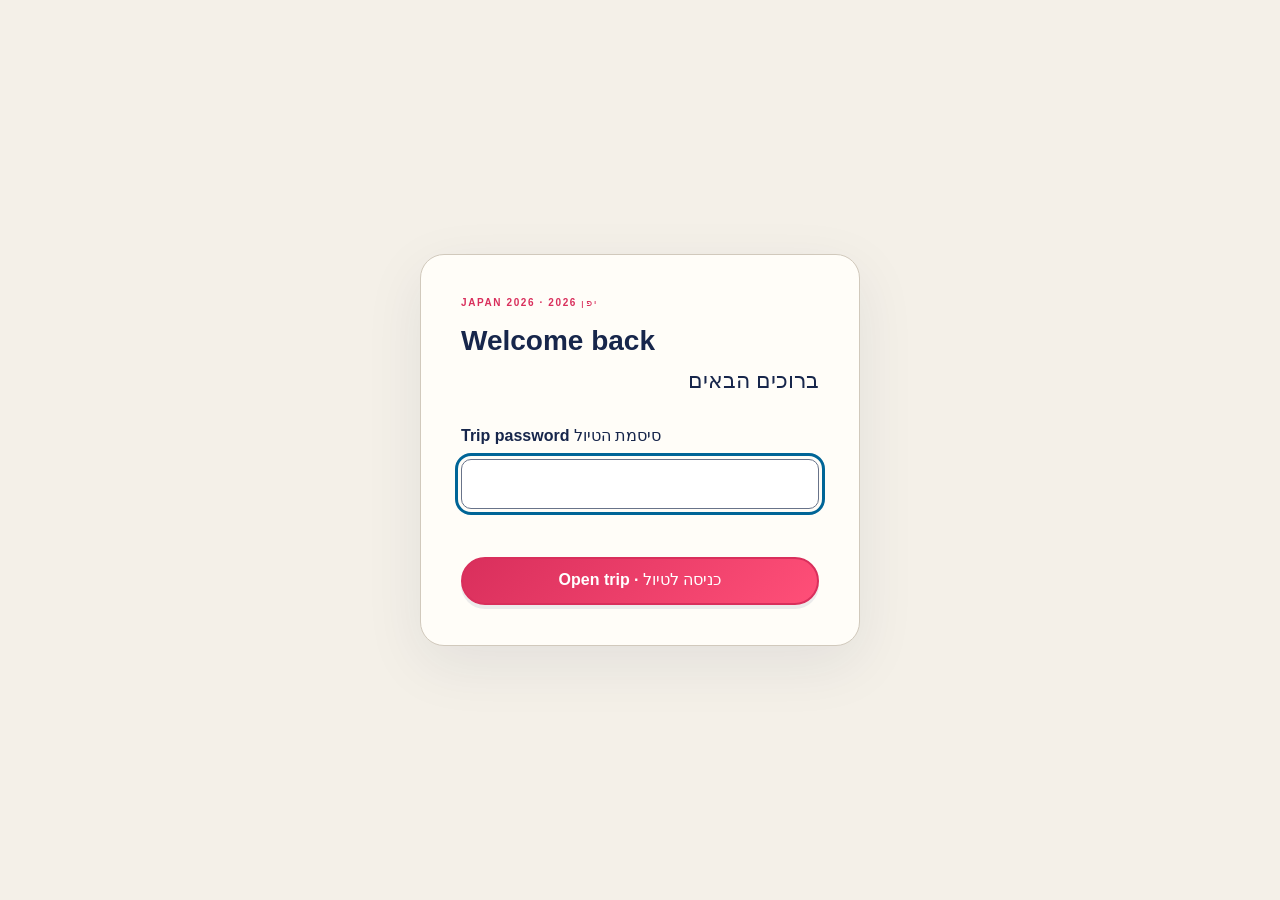
==== japan-2026-app-v2.html @ 235317d9 "Publish Japan 2026 v2.17.2 without booking codes" ====
<!doctype html>
<html lang="en" dir="ltr">
<head>
  <meta charset="utf-8">
  <meta name="viewport" content="width=device-width,initial-scale=1,viewport-fit=cover">
  <meta name="theme-color" content="#17264b">
  <meta name="description" content="Private bilingual control center for the Horn family Japan trip, 29 September to 20 October 2026.">
  <title>Japan 2026 · Horn Family Trip Control Center</title>
  <link rel="manifest" href="manifest.json">
  <link rel="icon" href="assets/app-icon.svg" type="image/svg+xml">
  <link rel="stylesheet" href="japan-2026-v2.css?v=2.17.2">
  <link rel="apple-touch-icon" href="assets/apple-touch-icon.png">
</head>
<body>
  <section class="access-screen" id="accessScreen" aria-labelledby="accessTitle">
    <form class="access-card" id="accessForm">
      <p class="eyebrow">JAPAN 2026 · יפן 2026</p>
      <h1 id="accessTitle">Welcome back <span lang="he" dir="rtl">ברוכים הבאים</span></h1>
      <label for="accessPassword">Trip password <span lang="he" dir="rtl">סיסמת הטיול</span></label>
      <input id="accessPassword" type="password" autocomplete="current-password" required autofocus aria-describedby="accessError" dir="ltr">
      <p id="accessError" role="alert"></p>
      <button class="primary-button" type="submit" id="accessSubmit">Open trip · כניסה לטיול</button>
      <noscript><p>Enable JavaScript to open the trip. <span lang="he" dir="rtl">יש להפעיל JavaScript כדי לפתוח את הטיול.</span></p></noscript>
    </form>
  </section>
  <div id="tripApplication" hidden inert>
  <a class="skip-link" href="#main">Skip to trip content</a>
  <div class="ambient ambient-a" aria-hidden="true"></div>
  <div class="ambient ambient-b" aria-hidden="true"></div>

  <header class="app-header">
    <div class="header-main">
      <button class="monogram" id="monogram" type="button" aria-label="Japan 2026 home" title="Japan 2026">日</button>
      <div class="brand-copy">
        <p class="eyebrow" data-i18n="privateControl">PRIVATE TRIP CONTROL</p>
        <h1 data-i18n="appTitle">Japan 2026</h1>
        <p data-i18n="appSubtitle">Gilad solo · then the Horn family of five</p>
      </div>
      <div class="header-actions">
        <button class="icon-button" id="accessLock" type="button"><span aria-hidden="true">▣</span><span class="lock-en">Lock</span><span class="lock-he" lang="he">נעילה</span></button>
        <button class="icon-button secrets-button" id="secretsToggle" type="button" aria-haspopup="dialog" aria-controls="secretsDialog">
          <span class="secret-mark" aria-hidden="true">秘</span><span class="button-label" data-i18n="secrets">Secrets</span><span class="secret-badge" id="secretBadge">0/7</span>
        </button>
        <button class="icon-button" id="languageToggle" type="button" aria-label="Switch language">
          <span aria-hidden="true">א/A</span><span class="button-label" data-i18n="language">עברית</span>
        </button>
        <button class="icon-button" id="soundToggle" type="button" aria-label="Open soundscape controls" aria-expanded="false">
          <span aria-hidden="true">♫</span><span class="button-label" data-i18n="sound">Soundscape</span>
        </button>
      </div>
    </div>

    <section class="sound-panel" id="soundPanel" hidden aria-labelledby="soundHeading">
      <div>
        <p class="eyebrow" data-i18n="soundEyebrow">QUIET BY DEFAULT</p>
        <h2 id="soundHeading" data-i18n="soundHeading">Tokyo rain + distant chimes</h2>
        <p data-i18n="soundNote">Starts only when you choose. Volume is remembered on this device.</p>
      </div>
      <div class="sound-controls">
        <button class="primary-button compact" id="audioPlay" type="button"><span aria-hidden="true">▶</span> <span data-i18n="startSound">Start</span></button>
        <label for="volume" data-i18n="volume">Volume</label>
        <input id="volume" type="range" min="0" max="1" step="0.05" value="0.28">
        <button class="ghost-button compact" id="stationChime" type="button" data-i18n="stationChime">Station chime</button>
      </div>
    </section>

    <div class="status-strip" id="statusStrip" aria-live="polite"></div>
  </header>

  <p style="margin:12px 24px;font-size:14px" role="note"><span lang="en" dir="ltr">Booking codes are omitted from this online copy. Keep your original confirmations available.</span> <span lang="he" dir="rtl">קודי ההזמנות הוסרו מהעותק המקוון. שמרו את אישורי ההזמנות המקוריים בהישג יד.</span></p>
  <div class="app-shell">
    <aside class="desktop-rail" aria-label="Primary">
      <nav class="primary-nav" id="desktopNav"></nav>
      <div class="rail-foot">
        <span class="status-dot"></span>
        <span data-i18n="localOnly">Local-only · no trackers</span>
      </div>
    </aside>

    <main id="main">
      <section class="view is-active" id="view-itinerary" data-view="itinerary" tabindex="-1">
        <div class="view-heading">
          <div>
            <p class="eyebrow" data-i18n="masterPlan">MASTER PLAN</p>
            <h2 data-i18n="itinerary">Itinerary</h2>
            <p data-i18n="itineraryIntro">A realistic day-by-day plan with buffers, fallbacks, maps, notes, and booking actions.</p>
          </div>
          <div class="view-actions">
            <button class="ghost-button" id="expandAll" type="button" data-i18n="expandAll">Expand all</button>
            <button class="ghost-button" id="collapseAll" type="button" data-i18n="collapseAll">Collapse all</button>
          </div>
        </div>

        <section class="hero-grid" aria-label="Trip overview">
          <article class="countdown-card" id="countdownCard"></article>
          <article class="next-action-card" id="nextActionCard"></article>
          <figure class="hero-photo pop-hero-art">
            <img src="assets/japan-pop-hero-v3.webp" alt="Colorful illustrated Japan scene with Mount Fuji, a castle, Shinkansen, torii gates, sakura, lucky cat, and capsule-toy machine" width="1536" height="1024">
            <figcaption><span data-i18n="popHeroCaption">Japan, turned all the way up.</span></figcaption>
          </figure>
        </section>

        <section class="discovery-board" aria-labelledby="discoveryTitle">
          <div class="discovery-banner">
            <img src="assets/japan-secrets-banner.webp" alt="Washi-style Japan collage with Mount Fuji, a pagoda, torii gates, Shinkansen, samurai helmet, capsule toy machine, and lucky cat" width="2172" height="724">
            <div class="discovery-overlay">
              <p class="eyebrow" data-i18n="discoveryEyebrow">🇯🇵 OPTIONAL DETOURS · ZERO HOMEWORK</p>
              <h3 id="discoveryTitle" data-i18n="discoveryTitle">Japan side quests</h3>
              <p data-i18n="discoveryIntro">Design, temples, tiny prizes, and one suspicious stationmaster. Add only what fits the day.</p>
              <button class="primary-button secret-cta" id="secretsHeroButton" type="button"><span aria-hidden="true">秘</span> <span data-i18n="openSecrets">Open 7 obvious secrets</span></button>
            </div>
          </div>
          <div class="side-quest-grid" id="sideQuestGrid"></div>
        </section>

        <div class="segment-tabs" id="segmentTabs" role="group" aria-label="Trip segments"></div>
        <div class="legend-row" id="legendRow"></div>
        <div class="timeline" id="timeline"></div>
      </section>

      <section class="view" id="view-stays" data-view="stays" tabindex="-1">
        <div class="view-heading">
          <div><p class="eyebrow" data-i18n="sleepPlan">SLEEP PLAN</p><h2 data-i18n="stays">Stays</h2><p data-i18n="staysIntro">Confirmed lodging, the solo-hotel decision, cancellation cliffs, and door-to-door directions.</p></div>
        </div>
        <div id="stayDecision"></div>
        <div class="card-grid two-column" id="staysGrid"></div>
      </section>

      <section class="view" id="view-transit" data-view="transit" tabindex="-1">
        <div class="view-heading">
          <div><p class="eyebrow" data-i18n="movementDesk">MOVEMENT DESK</p><h2 data-i18n="transit">Transit</h2><p data-i18n="transitIntro">Every consequential transfer in one scannable place: fare, booking rule, seat, luggage, backup, and platform logic.</p></div>
        </div>
        <div class="section-label"><span data-i18n="flights">Flights</span></div>
        <div class="card-grid three-column" id="flightsGrid"></div>
        <div id="airportReunion"></div>
        <div id="railBookingDesk"></div>
        <div id="izuTransportDecision"></div>
        <div class="section-label"><span data-i18n="railAndRoad">Rail & road</span></div>
        <div class="transit-list" id="transitList"></div>
      </section>

      <section class="view" id="view-maps" data-view="maps" tabindex="-1">
        <div class="view-heading">
          <div><p class="eyebrow" data-i18n="mapRoom">MAP ROOM</p><h2 data-i18n="maps">Maps</h2><p data-i18n="mapsIntro">Deliberately link-first: fast on a phone, no slow embed wall, and no private itinerary sent to a map provider until you tap.</p></div>
        </div>
        <div class="map-hero" id="mapHero"></div>
        <div class="section-label"><span data-i18n="regionMaps">Regional map desk</span></div>
        <div class="region-map-grid" id="regionMapGrid"></div>
        <div class="section-label"><span data-i18n="categoryMaps">Themes & split routes</span></div>
        <div class="map-grid" id="mapGrid"></div>
        <div class="section-label"><span data-i18n="dailyMaps">Every day</span></div>
        <div class="day-map-list" id="dayMapList"></div>
      </section>

      <section class="view" id="view-museums" data-view="museums" tabindex="-1">
        <div class="view-heading">
          <div><p class="eyebrow" data-i18n="curatedCulture">CURATED CULTURE</p><h2 data-i18n="museums">Museums</h2><p data-i18n="museumsIntro">A short, opinionated list matched to water systems, trains, design, nostalgia, and the whole family.</p></div>
        </div>
        <div class="filter-bar" id="museumFilters"></div>
        <div class="card-grid three-column" id="museumGrid"></div>
      </section>

      <section class="view" id="view-food" data-view="food" tabindex="-1">
        <div class="view-heading">
          <div><p class="eyebrow" data-i18n="tableReady">TABLE-READY JAPANESE</p><h2 data-i18n="food">Food Cards</h2><p data-i18n="foodIntro">Tap a card to show it full-screen. These describe dietary restrictions accurately; they do not claim an allergy.</p></div>
        </div>
        <div class="food-summary" id="foodSummary"></div>
        <div class="card-grid two-column" id="foodGrid"></div>
      </section>

      <section class="view" id="view-planner" data-view="planner" tabindex="-1">
        <div class="view-heading">
          <div><p class="eyebrow" data-i18n="actionDesk">ACTION DESK</p><h2 data-i18n="planner">Action checklist</h2><p data-i18n="plannerIntro">Every purchase, confirmation, document, and day-of task—with names, timing, instructions, and official links.</p></div>
        </div>
        <div id="checklistOverview"></div>
        <div class="checklist-filters" id="checklistFilters" aria-label="Checklist filters"></div>
        <div id="checklists"></div>
        <div class="section-label"><span data-i18n="decisions">Decisions & open questions</span></div>
        <div id="decisionsList"></div>
        <div class="section-label"><span data-i18n="smallDelights">Small delights</span></div>
        <div id="delights"></div>
      </section>
    </main>
  </div>

  <nav class="mobile-nav" id="mobileNav" aria-label="Primary"></nav>

  <dialog class="food-dialog" id="foodDialog" aria-labelledby="foodDialogLabel">
    <form method="dialog" class="dialog-shell">
      <button class="dialog-close" value="close" aria-label="Close">×</button>
      <p class="eyebrow" id="foodDialogLabel"></p>
      <div class="japanese-card" id="foodDialogJapanese" lang="ja"></div>
      <p id="foodDialogTranslation"></p>
      <div class="dialog-actions">
        <button class="primary-button" id="copyFoodCard" type="button"><span aria-hidden="true">⧉</span> <span data-i18n="copyJapanese">Copy Japanese</span></button>
        <button class="ghost-button" id="largeFoodCard" type="button"><span aria-hidden="true">文</span> <span data-i18n="largeText">Large text</span></button>
      </div>
    </form>
  </dialog>

  <dialog class="secrets-dialog" id="secretsDialog" aria-labelledby="secretsTitle">
    <div class="secrets-shell">
      <form method="dialog"><button class="dialog-close" value="close" aria-label="Close">×</button></form>
      <div class="secrets-heading">
        <div>
          <p class="eyebrow" data-i18n="secretsEyebrow">秘密基地 · SECRET BASE</p>
          <h2 id="secretsTitle" data-i18n="secretsTitle">The very obvious Easter eggs</h2>
          <p data-i18n="secretsIntro">Nothing is hidden behind impossible clues. Tap every experiment; discoveries stay checked on this device.</p>
        </div>
        <div class="discovery-score"><strong id="secretsCount">0/7</strong><span data-i18n="found">found</span></div>
      </div>
      <div class="secrets-layout">
        <article class="omikuji-card">
          <img src="assets/tanuki-omikuji.webp" alt="Washi illustration of a cheerful tanuki stationmaster holding a blank ticket beside a shrine fortune box and lucky cat" width="1254" height="1254">
          <div class="omikuji-copy">
            <p class="eyebrow" data-i18n="tanukiDesk">TANUKI STATIONMASTER’S DESK</p>
            <div class="secret-result" id="secretResult" aria-live="polite" data-i18n="secretResultDefault">Your fortune is waiting. The tanuki claims the train is on time.</div>
          </div>
        </article>
        <div class="secret-grid" id="secretGrid"></div>
      </div>
      <p class="secret-clue" data-i18n="secretClue">Still want something hidden? Tap the 日 seal five times. Keyboard adventurers may remember an old ↑ ↑ ↓ ↓ ritual.</p>
    </div>
  </dialog>

  <div class="toast" id="toast" role="status" aria-live="polite"></div>
  <div class="train-easter-egg" id="trainEasterEgg" aria-hidden="true"><span>🚃</span><span>🚃</span><span>🚃</span></div>
  <div class="kaiju" id="kaiju" aria-hidden="true">ゴ</div>
  <div class="samurai-mission" id="samuraiMission" role="status" aria-live="polite" aria-hidden="true"><span aria-hidden="true">侍</span><strong data-i18n="samuraiMission">SAMURAI FOCUS · Protect the itinerary. Defeat one checklist item.</strong></div>
  </div>
  <script src="access-gate.js?v=2.17.2" defer></script>
</body>
</html>
---- japan-2026-v2.css ----
:root {
  color-scheme: light;
  --indigo: #10245e;
  --indigo-2: #1f4fbd;
  --ivory: #edf6ff;
  --paper: #ffffff;
  --paper-2: #dcecff;
  --ink: #0d1b3b;
  --muted: #52637c;
  --line: #bcd2ec;
  --maple: #ff4f78;
  --maple-dark: #d92f5c;
  --moss: #008d70;
  --ginkgo: #ffc83d;
  --river: #008fd7;
  --orange: #ff7438;
  --shadow: 0 22px 60px rgba(17, 49, 105, .16);
  --shadow-soft: 0 9px 24px rgba(17, 49, 105, .11);
  --radius: 22px;
  --safe-bottom: env(safe-area-inset-bottom, 0px);
  font-family: Inter, "Yu Gothic UI", "Hiragino Sans", Meiryo, Arial, sans-serif;
  font-synthesis: none;
}

* { box-sizing: border-box; }
html { scroll-behavior: smooth; }
body {
  margin: 0;
  color: var(--ink);
  background:
    radial-gradient(circle at 88% 8%, rgba(255,79,120,.18), transparent 24rem),
    radial-gradient(circle at 16% 42%, rgba(0,174,239,.16), transparent 27rem),
    linear-gradient(145deg, #eaf6ff 0%, #f7fbff 46%, #fff4c7 100%);
  min-width: 320px;
  min-height: 100vh;
  line-height: 1.55;
  overflow-x: hidden;
}
button, input, textarea, select { font: inherit; }
button, a, select, input[type="checkbox"] { -webkit-tap-highlight-color: transparent; }
button { color: inherit; }
a { color: var(--indigo-2); text-underline-offset: 3px; }
a:hover { color: var(--maple-dark); }
img { display: block; max-width: 100%; }

.skip-link {
  position: fixed;
  z-index: 1000;
  inset-inline-start: 16px;
  top: -80px;
  padding: 12px 16px;
  color: white;
  background: var(--maple-dark);
  border-radius: 8px;
}
.skip-link:focus { top: 16px; }

.ambient {
  position: fixed;
  z-index: -1;
  border: 1px solid rgba(23, 38, 75, .09);
  border-radius: 50%;
  pointer-events: none;
}
.ambient-a { width: 480px; height: 480px; top: 16%; right: -260px; }
.ambient-b { width: 320px; height: 320px; bottom: 9%; left: -180px; }

.app-header {
  position: sticky;
  z-index: 50;
  top: 0;
  background: rgba(244, 240, 232, .95);
  border-bottom: 1px solid var(--line);
  backdrop-filter: blur(18px);
}
.header-main {
  min-height: 88px;
  display: flex;
  align-items: center;
  gap: 14px;
  max-width: 1480px;
  margin: 0 auto;
  padding: 12px 24px;
}
.monogram {
  width: 56px;
  height: 56px;
  flex: 0 0 56px;
  display: grid;
  place-items: center;
  border: 1px solid var(--indigo);
  border-radius: 50%;
  color: var(--paper);
  background: var(--indigo);
  box-shadow: inset 0 0 0 5px var(--paper), inset 0 0 0 6px var(--maple);
  cursor: pointer;
  font-family: Georgia, "Yu Mincho", serif;
  font-size: 23px;
  font-weight: 700;
}
.brand-copy { min-width: 0; }
.brand-copy h1 { margin: -2px 0 0; font: 700 clamp(22px, 3vw, 31px)/1.05 Georgia, "Yu Mincho", serif; letter-spacing: -.02em; }
.brand-copy > p:last-child { margin: 3px 0 0; color: var(--muted); font-size: 13px; }
.eyebrow { margin: 0 0 5px; color: var(--maple-dark); font-size: 10px; font-weight: 800; letter-spacing: .16em; text-transform: uppercase; }
.header-actions { display: flex; gap: 8px; margin-inline-start: auto; }
.icon-button.secrets-button { position: relative; color: white; background: var(--maple-dark); border-color: var(--maple-dark); box-shadow: 0 7px 20px rgba(141,48,43,.2); }
.icon-button.secrets-button:hover { color: white; background: var(--maple); border-color: var(--maple); }
.secret-mark { display: grid; width: 25px; height: 25px; place-items: center; color: var(--maple-dark); background: var(--ginkgo); border-radius: 50%; font-family: Georgia, "Yu Mincho", serif; font-size: 15px; }
.secret-badge { min-width: 35px; padding: 2px 6px; color: white; background: rgba(255,255,255,.17); border-radius: 999px; font-size: 10px; font-variant-numeric: tabular-nums; }
.secret-badge.is-complete { color: var(--indigo); background: var(--ginkgo); }
.icon-button, .ghost-button, .primary-button, .small-button, .map-button, .link-button {
  min-height: 44px;
  border: 1px solid var(--line);
  border-radius: 10px;
  padding: 8px 13px;
  background: var(--paper);
  cursor: pointer;
  font-weight: 750;
  transition: transform .18s ease, border-color .18s ease, background .18s ease;
}
.icon-button { display: inline-flex; align-items: center; gap: 7px; }
.icon-button:hover, .ghost-button:hover, .small-button:hover, .map-button:hover, .link-button:hover { border-color: var(--indigo-2); transform: translateY(-1px); }
.primary-button { border-color: var(--indigo); background: var(--indigo); color: white; }
.primary-button:hover { background: var(--indigo-2); transform: translateY(-1px); }
.compact { min-height: 36px; padding: 5px 10px; font-size: 12px; }
.link-button { text-decoration: none; display: inline-flex; align-items: center; gap: 7px; }
.link-button.primary { border-color: var(--indigo); background: var(--indigo); color: white; }

.sound-panel {
  max-width: 1480px;
  margin: 0 auto;
  padding: 16px 24px;
  display: flex;
  align-items: center;
  justify-content: space-between;
  gap: 20px;
  color: var(--paper);
  background: var(--indigo);
}
.sound-panel[hidden] { display: none; }
.sound-panel h2 { margin: 0 0 3px; font: 700 18px/1.2 Georgia, serif; }
.sound-panel p:last-child { margin: 0; color: #dce1ed; font-size: 12px; }
.sound-controls { display: flex; align-items: center; gap: 10px; }
.sound-controls .ghost-button { color: white; background: transparent; border-color: rgba(255,255,255,.34); }
.sound-controls input { accent-color: var(--maple); width: 140px; }

.status-strip {
  max-width: 1480px;
  margin: 0 auto;
  display: grid;
  grid-template-columns: minmax(0, 1fr) auto;
  gap: 14px;
  align-items: center;
  padding: 8px 24px 10px 94px;
  font-size: 12px;
  color: var(--muted);
}
.status-strip strong { color: var(--ink); }
.progress-track { width: 150px; height: 5px; overflow: hidden; background: var(--paper-2); border-radius: 99px; }
.progress-fill { height: 100%; background: var(--maple); }

.app-shell { max-width: 1480px; margin: 0 auto; display: grid; grid-template-columns: 210px minmax(0, 1fr); }
.desktop-rail {
  position: sticky;
  top: 124px;
  height: calc(100vh - 124px);
  display: flex;
  flex-direction: column;
  padding: 26px 18px;
  border-inline-end: 1px solid var(--line);
}
.primary-nav { display: grid; gap: 5px; }
.nav-button {
  width: 100%;
  min-height: 48px;
  display: grid;
  grid-template-columns: 28px 1fr;
  align-items: center;
  gap: 8px;
  padding: 8px 10px;
  border: 0;
  border-inline-start: 3px solid transparent;
  border-radius: 4px 10px 10px 4px;
  background: transparent;
  text-align: start;
  cursor: pointer;
  font-weight: 750;
}
.nav-button:hover { background: rgba(23,38,75,.06); }
.nav-button[aria-current="page"] { color: var(--indigo); background: var(--paper); border-inline-start-color: var(--maple); box-shadow: var(--shadow-soft); }
.nav-icon { font-size: 18px; }
.rail-foot { margin-top: auto; display: flex; align-items: center; gap: 8px; color: var(--muted); font-size: 11px; }
.status-dot { width: 8px; height: 8px; border-radius: 50%; background: var(--moss); box-shadow: 0 0 0 4px rgba(63,102,87,.13); }

main { min-width: 0; padding: 40px clamp(22px, 4vw, 64px) 72px; }
.view { display: none; }
.view.is-active { display: block; animation: view-in .3s ease both; }
@keyframes view-in { from { opacity: 0; transform: translateY(5px); } }
.view-heading { display: flex; justify-content: space-between; align-items: flex-end; gap: 20px; margin-bottom: 24px; }
.view-heading h2 { margin: 0; color: var(--indigo); font: 700 clamp(32px, 5vw, 54px)/1.04 Georgia, "Yu Mincho", serif; letter-spacing: -.035em; }
.view-heading p:last-child { max-width: 760px; margin: 9px 0 0; color: var(--muted); }
.view-actions { display: flex; gap: 8px; flex: 0 0 auto; }

.hero-grid { display: grid; grid-template-columns: .82fr 1fr 1.25fr; gap: 14px; margin-bottom: 24px; }
.countdown-card, .next-action-card, .hero-photo {
  min-height: 230px;
  margin: 0;
  overflow: hidden;
  border: 1px solid var(--line);
  background: var(--paper);
  box-shadow: var(--shadow-soft);
}
.countdown-card, .next-action-card { padding: 24px; display: flex; flex-direction: column; justify-content: space-between; }
.countdown-card { color: white; background: var(--indigo); border-color: var(--indigo); }
.count-number { display: block; font: 700 clamp(48px, 7vw, 76px)/.9 Georgia, serif; letter-spacing: -.06em; }
.count-label { display: block; margin-top: 8px; color: #d9dfed; font-size: 13px; }
.countdown-card .micro-row { color: #d9dfed; }
.next-action-card { border-top: 4px solid var(--maple); }
.next-action-card h3 { margin: 5px 0; font: 700 21px/1.15 Georgia, serif; }
.next-action-card p { margin: 0; color: var(--muted); font-size: 13px; }
.hero-photo { position: relative; }
.hero-photo img { width: 100%; height: 100%; min-height: 230px; object-fit: cover; }
.hero-photo figcaption { position: absolute; inset: auto 0 0; padding: 12px 16px; color: white; background: rgba(10,15,23,.86); font-size: 11px; }
.hero-photo a { color: white; }

.discovery-board { margin: 0 0 28px; border: 1px solid var(--line); background: var(--paper); box-shadow: var(--shadow); }
.discovery-banner { position: relative; min-height: 310px; margin: 0; overflow: hidden; background: var(--indigo); }
.discovery-banner > img { position: absolute; inset: 0; width: 100%; height: 100%; object-fit: cover; object-position: center; }
.discovery-banner::after { content: ""; position: absolute; inset: 0; background: linear-gradient(90deg, rgba(9,17,36,.91) 0%, rgba(9,17,36,.7) 36%, rgba(9,17,36,.04) 72%); }
[dir="rtl"] .discovery-banner::after { background: linear-gradient(-90deg, rgba(9,17,36,.91) 0%, rgba(9,17,36,.7) 36%, rgba(9,17,36,.04) 72%); }
.discovery-overlay { position: relative; z-index: 1; display: flex; min-height: 310px; max-width: 580px; padding: clamp(28px,5vw,58px); flex-direction: column; align-items: flex-start; justify-content: center; color: white; }
.discovery-overlay .eyebrow { color: var(--ginkgo); }
.discovery-overlay h3 { max-width: 430px; margin: 3px 0 9px; font: 700 clamp(31px,5vw,52px)/.98 Georgia, "Yu Mincho", serif; letter-spacing: -.035em; }
.discovery-overlay p:not(.eyebrow) { max-width: 490px; margin: 0 0 18px; color: rgba(255,255,255,.82); font-size: 14px; }
.secret-cta { display: inline-flex; align-items: center; gap: 8px; color: var(--indigo); background: var(--ginkgo); border-color: var(--ginkgo); }
.secret-cta:hover { color: var(--indigo); background: #cba447; }
.side-quest-grid { display: grid; grid-template-columns: repeat(3,minmax(0,1fr)); }
.side-quest-card { display: grid; min-height: 225px; grid-template-columns: 46px minmax(0,1fr); gap: 13px; padding: 21px; border-top: 1px solid var(--line); border-inline-end: 1px solid var(--line); }
.side-quest-card:nth-child(3n) { border-inline-end: 0; }
.side-quest-icon { display: grid; width: 42px; height: 42px; place-items: center; color: var(--paper); background: var(--indigo); border-radius: 50%; box-shadow: inset 0 0 0 3px var(--paper), inset 0 0 0 4px var(--maple); font: 700 18px/1 Georgia, "Yu Mincho", serif; }
.side-quest-card h4 { margin: 2px 0 7px; color: var(--indigo); font: 700 18px/1.15 Georgia, "Yu Mincho", serif; }
.side-quest-card > div > p:not(.eyebrow) { margin: 0; color: var(--muted); font-size: 12px; line-height: 1.55; }
.side-quest-card .card-actions { margin-top: 14px; }

.segment-tabs { display: flex; gap: 8px; overflow-x: auto; padding: 2px 1px 9px; scrollbar-width: thin; }
.segment-tab {
  min-height: 44px;
  flex: 0 0 auto;
  padding: 8px 14px;
  border: 1px solid var(--line);
  border-radius: 999px;
  color: var(--muted);
  background: transparent;
  cursor: pointer;
  font-weight: 750;
  white-space: nowrap;
}
.segment-tab[aria-selected="true"] { color: white; background: var(--indigo); border-color: var(--indigo); }
.legend-row { display: flex; flex-wrap: wrap; gap: 8px 16px; margin: 8px 0 24px; color: var(--muted); font-size: 11px; }
.legend-item { display: inline-flex; align-items: center; gap: 5px; }
.legend-swatch { width: 8px; height: 8px; border-radius: 50%; }

.timeline { position: relative; display: grid; gap: 16px; }
.timeline::before { content: ""; position: absolute; inset-inline-start: 45px; top: 22px; bottom: 22px; width: 1px; background: var(--line); }
.day-card { position: relative; display: grid; grid-template-columns: 92px minmax(0, 1fr); gap: 18px; }
.date-marker { z-index: 1; width: 72px; height: 72px; display: grid; place-items: center; align-content: center; justify-self: center; border: 1px solid var(--line); border-radius: 50%; background: var(--ivory); box-shadow: inset 0 0 0 6px var(--paper); }
.date-marker strong { font: 700 23px/1 Georgia, serif; }
.date-marker span { margin-top: 2px; color: var(--maple-dark); font-size: 10px; font-weight: 800; letter-spacing: .1em; }
.day-panel { overflow: hidden; border: 1px solid var(--line); background: var(--paper); box-shadow: var(--shadow-soft); }
.day-card.is-today .date-marker { color: white; background: var(--maple); border-color: var(--maple); box-shadow: inset 0 0 0 6px var(--paper), 0 0 0 3px rgba(185,69,59,.16); }
.day-card.is-today .date-marker span { color: white; }
.day-card.is-complete .day-panel { opacity: .65; }
.day-card.is-complete h3 { text-decoration: line-through; }
.day-summary { min-height: 106px; display: grid; grid-template-columns: minmax(0, 1fr) auto; gap: 12px; align-items: center; padding: 18px 20px; cursor: pointer; list-style: none; }
.day-summary::-webkit-details-marker { display: none; }
.day-summary h3 { margin: 3px 0 2px; color: var(--indigo); font: 700 clamp(19px, 2.5vw, 26px)/1.18 Georgia, "Yu Mincho", serif; }
.day-summary p { margin: 0; color: var(--muted); font-size: 12px; }
.summary-actions { display: flex; align-items: center; gap: 6px; }
.summary-actions button { position: relative; z-index: 2; }
.round-button { width: 44px; height: 44px; padding: 0; border: 1px solid var(--line); border-radius: 50%; background: transparent; cursor: pointer; }
.round-button:hover { border-color: var(--indigo); background: var(--ivory); }
.round-button.is-active { color: white; background: var(--maple); border-color: var(--maple); }
.chevron { width: 26px; color: var(--muted); font-size: 18px; transition: transform .2s ease; }
details[open] .chevron { transform: rotate(180deg); }
.day-body { padding: 0 20px 20px; border-top: 1px solid var(--line); }
.day-strap { display: flex; flex-wrap: wrap; gap: 7px; margin: 16px 0; }
.tag { display: inline-flex; align-items: center; min-height: 25px; padding: 3px 8px; border: 1px solid currentColor; border-radius: 999px; font-size: 10px; font-weight: 850; letter-spacing: .05em; text-transform: uppercase; }
.tag.green { color: var(--moss); background: rgba(63,102,87,.08); }
.tag.amber { color: #85631b; background: rgba(181,139,46,.09); }
.tag.red { color: var(--maple-dark); background: rgba(185,69,59,.08); }
.tag.blue { color: var(--river); background: rgba(46,113,140,.08); }
.tag.neutral { color: var(--muted); background: rgba(109,106,98,.06); }
.schedule-list { display: grid; gap: 0; }
.schedule-row { display: grid; grid-template-columns: 74px 24px minmax(0, 1fr); gap: 10px; padding: 12px 0; border-bottom: 1px dashed var(--line); }
.schedule-row:last-child { border-bottom: 0; }
.schedule-time { direction: ltr; text-align: start; color: var(--maple-dark); font-size: 12px; font-weight: 850; }
.schedule-icon { font-size: 16px; }
.schedule-copy h4 { margin: 0 0 3px; font-size: 14px; }
.schedule-copy p { margin: 0; color: var(--muted); font-size: 12px; }
.callout { margin: 15px 0 0; padding: 13px 15px; border-inline-start: 4px solid var(--ginkgo); background: #f7f2e4; font-size: 12px; }
.callout.warning { border-color: var(--maple); background: #f7eae6; }
.callout.info { border-color: var(--river); background: #e9f1f3; }
.day-photo { position: relative; height: 230px; margin: 0 -20px 14px; overflow: hidden; background: var(--paper-2); }
.day-photo img { width: 100%; height: 100%; object-fit: cover; }
.day-photo figcaption { position: absolute; inset: auto 0 0; padding: 8px 14px; color: white; background: rgba(10,15,23,.82); font-size: 10px; }
.day-photo a { color: white; }
.choice-grid { display: grid; grid-template-columns: repeat(2,minmax(0,1fr)); gap: 9px; margin: 16px 0 0; padding: 0; border: 0; }
.choice-grid legend { grid-column: 1 / -1; margin-bottom: 3px; color: var(--muted); font-size: 10px; font-weight: 850; letter-spacing: .1em; text-transform: uppercase; }
.choice-card { display: grid; grid-template-columns: 22px minmax(0,1fr); gap: 8px; min-height: 118px; padding: 13px; border: 1px solid var(--line); background: #fff; cursor: pointer; }
.choice-card.is-selected { border-color: var(--moss); box-shadow: inset 4px 0 0 var(--moss); background: #f5f8f3; }
[dir="rtl"] .choice-card.is-selected { box-shadow: inset -4px 0 0 var(--moss); }
.choice-card input { margin: 4px 0 0; accent-color: var(--moss); }
.choice-card strong { display: block; color: var(--indigo); font-size: 13px; }
.choice-card strong em { display: inline-block; margin-inline-start: 5px; padding: 2px 5px; border-radius: 999px; color: white; background: var(--moss); font: 800 8px/1.4 Inter, sans-serif; text-transform: uppercase; }
.choice-card small { display: block; margin: 2px 0 6px; color: var(--maple-dark); font-size: 9px; font-weight: 800; }
.choice-description { display: block; color: var(--muted); font-size: 11px; }
.choice-facts { display: flex; flex-wrap: wrap; gap: 4px; margin-top: 9px; }
.choice-facts i { display: inline-flex; padding: 2px 6px; border: 1px solid var(--line); border-radius: 999px; color: var(--muted); background: var(--paper); font-size: 8px; font-style: normal; font-weight: 750; }
.day-links, .card-actions { display: flex; flex-wrap: wrap; gap: 8px; margin-top: 16px; }
.note-area { margin-top: 14px; }
.note-area label { display: block; margin-bottom: 5px; color: var(--muted); font-size: 11px; font-weight: 800; text-transform: uppercase; letter-spacing: .08em; }
.note-area textarea { width: 100%; min-height: 78px; resize: vertical; border: 1px solid var(--line); border-radius: 8px; padding: 10px; color: var(--ink); background: white; }
.note-area textarea:focus, select:focus, button:focus-visible, a:focus-visible, input:focus-visible { outline: 3px solid rgba(46,113,140,.25); outline-offset: 2px; }

.section-label { display: flex; align-items: center; gap: 12px; margin: 28px 0 14px; color: var(--muted); font-size: 11px; font-weight: 850; letter-spacing: .13em; text-transform: uppercase; }
.section-label::after { content: ""; height: 1px; flex: 1; background: var(--line); }
.card-grid { display: grid; gap: 14px; }
.two-column { grid-template-columns: repeat(2, minmax(0, 1fr)); }
.three-column { grid-template-columns: repeat(3, minmax(0, 1fr)); }
.data-card { min-width: 0; padding: 20px; border: 1px solid var(--line); background: var(--paper); box-shadow: var(--shadow-soft); }
.data-card h3 { margin: 3px 0 6px; color: var(--indigo); font: 700 19px/1.2 Georgia, "Yu Mincho", serif; }
.data-card p { margin: 4px 0; color: var(--muted); font-size: 12px; }
.data-card .lead { color: var(--ink); font-size: 13px; }
.card-topline { display: flex; justify-content: space-between; align-items: flex-start; gap: 12px; }
.card-kicker { color: var(--maple-dark); font-size: 10px; font-weight: 850; letter-spacing: .12em; text-transform: uppercase; }
.icon-chip { width: 40px; height: 40px; display: grid; place-items: center; border: 1px solid var(--line); border-radius: 50%; background: var(--ivory); font-size: 18px; }
.detail-list { display: grid; grid-template-columns: auto minmax(0, 1fr); gap: 6px 12px; margin: 16px 0 0; font-size: 12px; }
.detail-list dt { color: var(--muted); }
.detail-list dd { margin: 0; font-weight: 700; overflow-wrap: anywhere; }
.copy-line { display: inline-flex; align-items: center; gap: 5px; direction: ltr; }
.copy-mini { width: 28px; height: 28px; border: 0; border-radius: 6px; background: var(--paper-2); cursor: pointer; }
.deadline-strip { margin: 14px -20px -20px; padding: 10px 20px; color: white; background: var(--maple-dark); font-size: 11px; font-weight: 800; }
.decision-box { padding: 20px; border: 1px solid var(--maple); border-inline-start-width: 6px; background: #fbf5eb; }
.decision-box h3 { margin: 0 0 6px; font: 700 20px/1.2 Georgia, serif; }
.decision-box p { color: var(--muted); margin: 5px 0 14px; font-size: 12px; }
.option-switch { display: grid; grid-template-columns: repeat(2, minmax(0,1fr)); gap: 10px; }
.option-switch label { display: grid; grid-template-columns: 20px 1fr; gap: 8px; align-items: start; padding: 13px; border: 1px solid var(--line); background: var(--paper); cursor: pointer; }
.option-switch input { margin-top: 3px; accent-color: var(--maple); }
.option-switch strong { display: block; }
.option-switch small { display: block; margin-top: 3px; color: var(--muted); }

.flight-card { position: relative; overflow: hidden; min-height: 245px; }
.flight-card::after { content: ""; position: absolute; inset-inline-end: -31px; top: -31px; width: 90px; height: 90px; border: 18px solid rgba(23,38,75,.055); border-radius: 50%; }
.flight-route { margin: 15px 0; display: grid; grid-template-columns: 1fr 50px 1fr; align-items: center; }
.airport { font: 700 27px/1 Georgia, serif; }
.airport:last-child { text-align: end; }
.route-line { height: 1px; background: var(--line); position: relative; }
.route-line::after { content: "✈"; position: absolute; left: 50%; top: 50%; transform: translate(-50%, -55%); background: var(--paper); padding: 0 5px; font-size: 15px; }
.flight-time { display: flex; justify-content: space-between; gap: 10px; direction: ltr; font-size: 12px; }
.airport-reunion { margin-top: 14px; border-inline-start: 6px solid var(--river); }
.reunion-steps { display: grid; grid-template-columns: repeat(3,minmax(0,1fr)); gap: 1px; margin: 16px 0 0; background: var(--line); border: 1px solid var(--line); }
.reunion-steps > div { padding: 13px; background: var(--paper); }
.reunion-steps strong { display: block; margin-bottom: 5px; color: var(--indigo); font-size: 12px; }
.reunion-steps span { display: block; color: var(--muted); font-size: 11px; }

.transit-list { display: grid; gap: 12px; }
.transit-card { display: grid; grid-template-columns: 160px minmax(0, 1fr) auto; gap: 18px; align-items: center; padding: 17px 18px; border: 1px solid var(--line); background: var(--paper); }
.transit-route h3 { margin: 2px 0 3px; color: var(--indigo); font: 700 17px/1.2 Georgia, serif; }
.transit-route p { margin: 0; color: var(--muted); font-size: 11px; }
.transit-core { display: grid; grid-template-columns: repeat(4, minmax(90px, 1fr)); gap: 10px 16px; }
.mini-detail span { display: block; color: var(--muted); font-size: 9px; font-weight: 850; letter-spacing: .09em; text-transform: uppercase; }
.mini-detail strong { display: block; margin-top: 2px; font-size: 11px; }
.ticket-toggle { min-width: 92px; display: grid; place-items: center; gap: 4px; text-align: center; }
.ticket-toggle label { color: var(--muted); font-size: 10px; }
.switch { position: relative; width: 46px; height: 26px; display: inline-block; }
.switch input { opacity: 0; width: 0; height: 0; }
.slider { position: absolute; inset: 0; border: 1px solid var(--line); border-radius: 99px; background: var(--paper-2); cursor: pointer; }
.slider::before { content: ""; position: absolute; width: 20px; height: 20px; top: 2px; left: 2px; border-radius: 50%; background: white; box-shadow: 0 1px 4px rgba(0,0,0,.18); transition: .2s; }
.switch input:checked + .slider { background: var(--moss); border-color: var(--moss); }
.switch input:checked + .slider::before { transform: translateX(20px); }
[dir="rtl"] .slider::before { left: auto; right: 2px; }
[dir="rtl"] .switch input:checked + .slider::before { transform: translateX(-20px); }

.map-hero { min-height: 250px; display: grid; grid-template-columns: 1fr 1fr; overflow: hidden; border: 1px solid var(--line); background: var(--indigo); color: white; box-shadow: var(--shadow); }
.map-hero-copy { padding: clamp(24px, 5vw, 52px); }
.map-hero h3 { margin: 0 0 8px; font: 700 clamp(26px, 4vw, 42px)/1.05 Georgia, serif; }
.map-hero p { max-width: 520px; color: #dbe0ec; }
.map-hero .link-button { margin-top: 12px; color: var(--indigo); }
.map-art { position: relative; min-height: 250px; background: #dbe3de; overflow: hidden; }
.map-art::before, .map-art::after { content: ""; position: absolute; border: 2px solid rgba(23,38,75,.34); border-radius: 50%; }
.map-art::before { width: 320px; height: 320px; top: -90px; left: 10%; }
.map-art::after { width: 190px; height: 190px; bottom: -60px; right: 8%; }
.route-path { position: absolute; inset: 50% auto auto 15%; width: 70%; height: 2px; background: var(--maple); transform: rotate(-9deg); }
.route-stop { position: absolute; width: 15px; height: 15px; border: 3px solid white; border-radius: 50%; background: var(--maple); box-shadow: 0 0 0 1px var(--maple-dark); }
.route-stop.tokyo { left: 15%; top: 60%; }
.route-stop.izu { left: 43%; top: 55%; }
.route-stop.kyoto { right: 17%; top: 40%; }
.route-label { position: absolute; font: 700 13px/1 Georgia, serif; color: var(--indigo); }
.route-label.tokyo { left: 9%; top: 69%; }
.route-label.izu { left: 40%; top: 64%; }
.route-label.kyoto { right: 10%; top: 28%; }
.map-grid { display: grid; grid-template-columns: repeat(4,minmax(0,1fr)); gap: 12px; margin-top: 14px; }
.region-map-grid { display: grid; grid-template-columns: repeat(4,minmax(0,1fr)); gap: 12px; }
.region-map-grid .map-card { min-height: 180px; display: flex; flex-direction: column; border-top: 4px solid var(--river); }
.region-map-grid .map-card .link-button { margin-top: auto; align-self: flex-start; }
.map-card { min-height: 135px; padding: 16px; border: 1px solid var(--line); background: var(--paper); }
.map-card h3 { margin: 3px 0 5px; font: 700 16px/1.2 Georgia, serif; }
.map-card p { margin: 0 0 10px; color: var(--muted); font-size: 11px; }
.day-map-list { display: grid; grid-template-columns: repeat(2,minmax(0,1fr)); gap: 1px; border: 1px solid var(--line); background: var(--line); }
.day-map-row { min-height: 76px; display: grid; grid-template-columns: 72px minmax(0,1fr) auto; gap: 10px; align-items: center; padding: 11px 13px; background: var(--paper); }
.day-map-row time { color: var(--maple-dark); font-size: 10px; font-weight: 850; text-transform: uppercase; }
.day-map-row h3 { margin: 0 0 2px; color: var(--indigo); font: 700 14px/1.15 Georgia, serif; }
.day-map-row p { margin: 0; color: var(--muted); font-size: 10px; }

.filter-bar { display: flex; gap: 8px; flex-wrap: wrap; margin-bottom: 16px; }
.filter-button { min-height: 38px; padding: 6px 12px; border: 1px solid var(--line); border-radius: 999px; background: transparent; cursor: pointer; font-size: 12px; font-weight: 750; }
.filter-button.is-active { color: white; background: var(--indigo); border-color: var(--indigo); }
.museum-card { position: relative; }
.museum-card .favorite-corner { position: absolute; top: 13px; inset-inline-end: 13px; }
.museum-card .card-topline { padding-inline-end: 40px; }
.fit-meter { display: flex; gap: 3px; margin-top: 10px; }
.fit-meter span { width: 22px; height: 4px; background: var(--paper-2); }
.fit-meter span.on { background: var(--moss); }

.food-summary { margin-bottom: 16px; display: grid; grid-template-columns: repeat(4,minmax(0,1fr)); border: 1px solid var(--line); background: var(--paper); }
.food-summary-item { min-height: 82px; padding: 14px; border-inline-end: 1px solid var(--line); }
.food-summary-item:last-child { border-inline-end: 0; }
.food-summary-item strong { display: block; font-size: 18px; }
.food-summary-item span { color: var(--muted); font-size: 11px; }
.food-card { min-height: 230px; display: flex; flex-direction: column; cursor: pointer; border-top: 4px solid var(--indigo); }
.food-card:hover { border-color: var(--maple); transform: translateY(-2px); box-shadow: var(--shadow); }
.food-icon { font-size: 28px; }
.food-japanese-preview { margin: 10px 0; color: var(--ink); font-family: "Yu Mincho", serif; font-size: 16px; line-height: 1.8; }
.food-card .card-actions { margin-top: auto; }

.food-dialog { width: min(720px, calc(100% - 24px)); max-height: calc(100vh - 24px); border: 0; padding: 0; color: var(--ink); background: var(--paper); box-shadow: 0 28px 90px rgba(0,0,0,.3); }
.food-dialog::backdrop { background: rgba(16,20,29,.72); backdrop-filter: blur(5px); }
.dialog-shell { position: relative; padding: clamp(25px, 6vw, 62px); text-align: center; }
.dialog-close { position: absolute; top: 12px; inset-inline-end: 12px; width: 44px; height: 44px; border: 0; border-radius: 50%; background: var(--ivory); cursor: pointer; font-size: 24px; }
.japanese-card { margin: 24px 0; font-family: "Yu Mincho", serif; font-size: clamp(25px, 5vw, 42px); line-height: 1.65; }
.food-dialog p { color: var(--muted); }
.dialog-actions { display: flex; justify-content: center; gap: 8px; flex-wrap: wrap; }
.food-dialog.large-text .japanese-card { font-size: clamp(34px, 7vw, 58px); line-height: 1.75; }
.food-dialog.large-text #foodDialogTranslation { font-size: 19px; color: var(--ink); }

.secrets-dialog { width: min(1080px, calc(100% - 24px)); max-height: calc(100vh - 24px); overflow-y: auto; border: 0; padding: 0; color: var(--ink); background: var(--paper); box-shadow: 0 30px 100px rgba(0,0,0,.38); }
.secrets-dialog::backdrop { background: rgba(10,16,31,.78); backdrop-filter: blur(7px); }
.secrets-shell { position: relative; padding: clamp(24px,4.5vw,54px); }
.secrets-shell > form { position: absolute; z-index: 3; inset: 0 0 auto auto; }
[dir="rtl"] .secrets-shell > form { right: auto; left: 0; }
.secrets-heading { display: grid; grid-template-columns: minmax(0,1fr) auto; gap: 24px; align-items: end; margin-bottom: 24px; padding-inline-end: 36px; }
.secrets-heading h2 { margin: 2px 0 8px; color: var(--indigo); font: 700 clamp(30px,5vw,52px)/1 Georgia, "Yu Mincho", serif; letter-spacing: -.035em; }
.secrets-heading p:not(.eyebrow) { max-width: 720px; margin: 0; color: var(--muted); }
.discovery-score { display: grid; min-width: 92px; text-align: end; }
.discovery-score strong { color: var(--maple); font: 700 34px/1 Georgia, serif; }
.discovery-score span { color: var(--muted); font-size: 12px; }
.secrets-layout { display: grid; grid-template-columns: minmax(260px,.74fr) minmax(0,1.35fr); gap: 18px; align-items: start; }
.omikuji-card { position: sticky; top: 0; overflow: hidden; border: 1px solid var(--line); background: var(--ivory); }
.omikuji-card img { width: 100%; aspect-ratio: 1; object-fit: cover; }
.omikuji-copy { padding: 17px; border-top: 1px solid var(--line); }
.secret-result { min-height: 74px; color: var(--indigo); font: 700 17px/1.4 Georgia, "Yu Mincho", serif; }
.secret-grid { display: grid; grid-template-columns: repeat(2,minmax(0,1fr)); gap: 9px; }
.secret-card { display: grid; min-height: 185px; grid-template-columns: 42px minmax(0,1fr); gap: 12px; padding: 16px; border: 1px solid var(--line); background: var(--paper); }
.secret-card.is-found { border-color: rgba(63,102,87,.5); background: rgba(63,102,87,.055); }
.secret-icon { display: grid; width: 40px; height: 40px; place-items: center; color: white; background: var(--maple-dark); border-radius: 50%; font: 700 18px/1 Georgia, "Yu Mincho", serif; }
.secret-card.is-found .secret-icon { background: var(--moss); }
.found-label { color: var(--maple); font-size: 9px; font-weight: 850; letter-spacing: .1em; text-transform: uppercase; }
.secret-card.is-found .found-label { color: var(--moss); }
.secret-card h3 { margin: 3px 0 5px; color: var(--indigo); font: 700 17px/1.15 Georgia, "Yu Mincho", serif; }
.secret-card p { margin: 0 0 11px; color: var(--muted); font-size: 11px; line-height: 1.45; }
.secret-clue { margin: 22px 0 0; padding: 13px 16px; color: var(--muted); background: var(--ivory); border-inline-start: 4px solid var(--ginkgo); font-size: 12px; }

.planner-grid { display: grid; grid-template-columns: 1.15fr .85fr; gap: 30px; }
.checklist-overview { display: grid; grid-template-columns: auto minmax(0,1fr) auto; gap: 22px; align-items: center; margin-bottom: 18px; padding: 22px; color: white; background: var(--indigo); border: 1px solid rgba(255,255,255,.12); box-shadow: var(--shadow); }
.checklist-score { display: flex; align-items: baseline; min-width: 92px; }
.checklist-score span { font: 700 48px/1 Georgia, serif; }
.checklist-score small { color: rgba(255,255,255,.66); font-size: 18px; }
.checklist-progress-copy .eyebrow { color: var(--ginkgo); }
.checklist-progress-copy h3 { margin: 3px 0 5px; font: 700 21px/1.2 Georgia, serif; }
.checklist-progress-copy p { max-width: 720px; margin: 0; color: rgba(255,255,255,.72); font-size: 14px; line-height: 1.5; }
.checklist-progress-track { height: 7px; margin-top: 14px; overflow: hidden; background: rgba(255,255,255,.15); }
.checklist-progress-track span { display: block; height: 100%; background: var(--ginkgo); transition: width .25s ease; }
.checklist-legend { display: grid; gap: 2px; min-width: 110px; text-align: end; }
.checklist-legend strong { color: var(--ginkgo); font: 700 25px/1 Georgia, serif; }
.checklist-legend span { color: rgba(255,255,255,.66); font-size: 12px; }
.checklist-filters { display: flex; flex-wrap: wrap; gap: 7px; margin-bottom: 28px; }
.checklist-filters .filter-button span { display: inline-grid; min-width: 22px; height: 22px; margin-inline-start: 5px; place-items: center; color: var(--muted); background: rgba(23,38,75,.07); border-radius: 50%; font-size: 11px; }
.checklist-filters .filter-button.is-active span { color: var(--indigo); background: white; }
.action-group { margin-bottom: 34px; }
.action-group-heading { display: grid; grid-template-columns: minmax(0,1fr) auto; gap: 16px; align-items: end; margin-bottom: 10px; padding-bottom: 12px; border-bottom: 2px solid var(--ink); }
.action-group-heading h3 { margin: 3px 0; font: 700 24px/1.15 Georgia, serif; }
.action-group-heading p:not(.eyebrow) { margin: 0; color: var(--muted); font-size: 14px; }
.action-group-heading > span { color: var(--muted); font-size: 14px; font-weight: 800; }
.action-task-list { display: grid; gap: 9px; }
.action-task { display: grid; grid-template-columns: 54px minmax(0,1fr); border: 1px solid var(--line); background: var(--paper); box-shadow: 0 2px 0 rgba(23,38,75,.03); transition: border-color .18s, opacity .18s; }
.action-task:hover { border-color: rgba(23,38,75,.36); }
.action-checkbox { display: grid; width: 54px; min-height: 84px; place-items: center; align-self: start; border-inline-end: 1px solid var(--line); cursor: pointer; }
.action-checkbox input { position: absolute; width: 1px; height: 1px; opacity: 0; pointer-events: none; }
.action-checkbox span { display: grid; width: 25px; height: 25px; place-items: center; color: transparent; background: white; border: 2px solid #9ba2af; border-radius: 5px; font-size: 16px; font-weight: 900; transition: .18s; }
.action-checkbox input:focus-visible + span { outline: 3px solid rgba(44,110,123,.35); outline-offset: 3px; }
.action-checkbox input:checked + span { color: white; background: var(--moss); border-color: var(--moss); }
.action-task details { min-width: 0; }
.action-task summary { display: grid; grid-template-columns: 40px minmax(0,1fr) minmax(150px,auto) 24px; gap: 12px; align-items: center; min-height: 84px; padding: 13px 15px; cursor: pointer; list-style: none; }
.action-task summary::-webkit-details-marker { display: none; }
.action-task-icon { display: grid; width: 36px; height: 36px; place-items: center; color: var(--indigo); background: var(--ivory); border: 1px solid var(--line); border-radius: 50%; font-size: 18px; }
.action-task-title { display: grid; gap: 3px; min-width: 0; }
.action-task-title small { color: var(--river); font-size: 11px; font-weight: 850; letter-spacing: .08em; }
.action-task-title strong { color: var(--ink); font: 700 17px/1.25 Georgia, serif; }
.action-task-title > span { color: var(--muted); font-size: 14px; line-height: 1.45; }
.action-task-meta { display: grid; gap: 4px; max-width: 220px; text-align: end; }
.action-task-meta b { color: var(--maple); font-size: 13px; line-height: 1.35; }
.action-task-meta small { color: var(--muted); font-size: 12px; line-height: 1.35; }
.action-chevron { color: var(--muted); font-size: 20px; transition: transform .18s; }
.action-task details[open] .action-chevron { transform: rotate(180deg); }
.action-task-body { padding: 4px 18px 20px 52px; border-top: 1px solid var(--line); }
.action-task-body h4 { margin: 16px 0 8px; color: var(--river); font-size: 13px; letter-spacing: .04em; text-transform: uppercase; }
.action-task-body ol { margin: 0; padding-inline-start: 22px; }
.action-task-body li { margin: 8px 0; color: var(--ink); font-size: 15px; line-height: 1.55; }
.action-task-body .card-actions { margin-top: 15px; }
.action-task.is-done { opacity: .63; background: rgba(255,255,255,.62); }
.action-task.is-done .action-task-title strong { text-decoration: line-through; }
.action-task.is-done .action-task-meta b { color: var(--moss); }
.decision-list { display: grid; gap: 10px; }
.decision-card { padding: 16px; border: 1px solid var(--line); background: var(--paper); }
.decision-card header { display: grid; grid-template-columns: 35px minmax(0,1fr) auto; gap: 8px; align-items: center; }
.decision-card h3 { margin: 0; font-size: 14px; }
.decision-card p { margin: 8px 0 0 43px; color: var(--muted); font-size: 11px; }
.status-select { min-height: 36px; max-width: 130px; border: 1px solid var(--line); border-radius: 7px; background: white; padding: 4px 8px; font-size: 11px; font-weight: 750; }
.checklist-card { margin-bottom: 12px; padding: 16px; border: 1px solid var(--line); background: var(--paper); }
.checklist-card h3 { margin: 0 0 10px; font: 700 16px/1.2 Georgia, serif; }
.check-item { display: grid; grid-template-columns: 24px minmax(0,1fr); gap: 7px; align-items: start; padding: 7px 0; color: var(--muted); font-size: 12px; cursor: pointer; }
.check-item input { width: 18px; height: 18px; margin: 0; accent-color: var(--moss); }
.check-item:has(input:checked) span { text-decoration: line-through; opacity: .62; }
.delight-grid { display: grid; grid-template-columns: repeat(3,minmax(0,1fr)); gap: 12px; }
.delight-card { min-height: 135px; padding: 18px; border: 1px solid var(--line); background: var(--paper); }
.delight-card h3 { margin: 0 0 5px; font: 700 16px/1.2 Georgia, serif; }
.delight-card p { margin: 0 0 12px; color: var(--muted); font-size: 11px; }

.mobile-nav { display: none; }
.toast { position: fixed; z-index: 500; left: 50%; bottom: calc(24px + var(--safe-bottom)); transform: translate(-50%, 18px); padding: 10px 16px; color: white; background: var(--indigo); border-radius: 8px; box-shadow: var(--shadow); opacity: 0; pointer-events: none; transition: .22s; }
.toast.show { opacity: 1; transform: translate(-50%, 0); }
.train-easter-egg { position: fixed; z-index: 600; left: -260px; bottom: 18%; display: flex; font-size: 38px; filter: drop-shadow(0 7px 7px rgba(0,0,0,.16)); pointer-events: none; }
.train-easter-egg.run { animation: train-run 4.7s cubic-bezier(.2,.8,.2,1); }
@keyframes train-run { 0% { left: -260px; } 100% { left: calc(100vw + 20px); } }
.kaiju { position: fixed; z-index: 640; right: 4vw; bottom: -180px; color: rgba(23,38,75,.74); text-shadow: 0 8px 0 rgba(185,69,59,.35); font: 800 clamp(120px,22vw,290px)/1 Georgia, serif; pointer-events: none; transition: bottom .6s ease; }
.kaiju.show { bottom: 72px; }
.samurai-mission { position: fixed; z-index: 650; left: 50%; top: -130px; display: flex; width: min(620px,calc(100% - 28px)); min-height: 86px; transform: translateX(-50%); align-items: center; justify-content: center; gap: 14px; padding: 17px 22px; color: white; background: var(--indigo); border: 2px solid var(--ginkgo); box-shadow: 0 22px 60px rgba(10,16,31,.33); transition: top .42s cubic-bezier(.2,.8,.2,1); text-align: center; }
.samurai-mission span { color: var(--ginkgo); font: 700 34px/1 Georgia, "Yu Mincho", serif; }
.samurai-mission.show { top: 22px; }
body.retro-mode { --indigo: #151f37; --ivory: #eee6d3; --paper: #fff8e7; --maple: #c43e53; --river: #2a7d87; }
body.retro-mode .view-heading h2, body.retro-mode .brand-copy h1 { letter-spacing: .025em; text-shadow: 2px 2px 0 rgba(181,139,46,.18); }
body.samurai-mode .app-header { box-shadow: inset 0 -4px 0 var(--maple), 0 12px 36px rgba(23,38,75,.12); }
body.samurai-mode .monogram { transform: rotate(-8deg) scale(1.08); }

/* v2.13 · Japan Pop Rail Passport visual system */
.ambient { border-width: 24px; border-color: rgba(0,143,215,.07); }
.ambient-a { box-shadow: 0 0 0 46px rgba(255,79,120,.045); }
.ambient-b { box-shadow: 0 0 0 38px rgba(255,200,61,.07); }

.app-header {
  color: white;
  background: linear-gradient(118deg, #081944 0%, #123885 60%, #075d9a 100%);
  border-bottom: 4px solid var(--ginkgo);
  box-shadow: 0 12px 34px rgba(8,25,68,.22);
}
.header-main { min-height: 94px; }
.brand-copy h1 { color: white; font-family: "Arial Black", Inter, "Yu Gothic UI", sans-serif; letter-spacing: -.035em; }
.brand-copy > p:last-child { color: rgba(255,255,255,.72); }
.app-header .eyebrow { color: var(--ginkgo); }
.monogram {
  color: var(--indigo);
  background: linear-gradient(145deg, #fff 0%, #d8f5ff 100%);
  border: 3px solid var(--ginkgo);
  box-shadow: 0 0 0 4px rgba(255,255,255,.16), 0 10px 25px rgba(0,0,0,.24);
  transition: transform .2s ease;
}
.monogram:hover { transform: rotate(-7deg) scale(1.06); }
.app-header .icon-button:not(.secrets-button) { color: white; background: rgba(255,255,255,.11); border-color: rgba(255,255,255,.3); }
.app-header .icon-button:not(.secrets-button):hover { background: rgba(255,255,255,.2); border-color: white; }
.icon-button.secrets-button { color: var(--indigo); background: linear-gradient(135deg, var(--ginkgo), #ffdf6e); border-color: #ffe88e; box-shadow: 0 9px 24px rgba(255,200,61,.24); }
.icon-button.secrets-button:hover { color: var(--indigo); background: #ffe078; border-color: white; }
.secret-mark { color: white; background: var(--maple-dark); }
.secret-badge { color: white; background: var(--maple-dark); }
.status-strip { color: rgba(255,255,255,.74); }
.status-strip strong { color: white; }
.status-strip .progress-track { background: rgba(255,255,255,.17); }
.status-strip .progress-fill { background: linear-gradient(90deg, var(--ginkgo), var(--maple)); }
.sound-panel { background: linear-gradient(110deg, #07163b, #172d68); border-top: 1px solid rgba(255,255,255,.13); }

.app-shell { max-width: 1540px; padding: 18px; gap: 18px; }
.desktop-rail {
  top: 143px;
  height: calc(100vh - 161px);
  padding: 22px 14px;
  color: white;
  background: linear-gradient(180deg, #0b2054, #0e3679 68%, #0875a8);
  border: 1px solid rgba(255,255,255,.18);
  border-radius: 26px;
  box-shadow: var(--shadow);
}
.nav-button { min-height: 54px; border-radius: 14px; color: rgba(255,255,255,.78); font-size: 14px; }
.nav-button:hover { color: white; background: rgba(255,255,255,.12); }
.nav-button[aria-current="page"] { color: var(--indigo); background: linear-gradient(135deg, var(--ginkgo), #ffe778); border-inline-start-color: var(--maple); box-shadow: 0 10px 24px rgba(3,14,48,.22); }
.nav-icon { font-size: 21px; }
.rail-foot { color: rgba(255,255,255,.68); }
.status-dot { background: #52f4c1; box-shadow: 0 0 0 4px rgba(82,244,193,.18); }

main {
  padding: 38px clamp(22px,4vw,62px) 76px;
  background: rgba(255,255,255,.7);
  border: 1px solid rgba(255,255,255,.9);
  border-radius: 32px;
  box-shadow: inset 0 1px 0 white, 0 24px 70px rgba(16,36,94,.11);
  backdrop-filter: blur(12px);
}
.view-heading { padding-bottom: 18px; border-bottom: 2px solid rgba(16,36,94,.1); }
.view-heading h2 { color: var(--indigo); font-family: "Arial Black", Inter, "Yu Gothic UI", sans-serif; letter-spacing: -.055em; text-shadow: 0 4px 0 rgba(0,143,215,.08); }
.view-heading .eyebrow { color: var(--maple-dark); font-size: 12px; }
.view-heading p:last-child { color: var(--muted); font-size: 16px; }

.icon-button, .ghost-button, .primary-button, .small-button, .map-button, .link-button {
  border-width: 2px;
  border-radius: 999px;
  box-shadow: 0 4px 0 rgba(16,36,94,.08);
}
.ghost-button, .small-button, .map-button, .link-button { color: var(--indigo); background: white; border-color: #aac7e8; }
.ghost-button:hover, .small-button:hover, .map-button:hover, .link-button:hover { color: var(--indigo); background: #eef8ff; border-color: var(--river); box-shadow: 0 6px 0 rgba(0,143,215,.12); }
.primary-button, .link-button.primary { color: white; background: linear-gradient(135deg, var(--maple-dark), var(--maple)); border-color: var(--maple-dark); }
.primary-button:hover, .link-button.primary:hover { color: white; background: linear-gradient(135deg, #bd204c, #ff6389); }

.hero-grid { gap: 16px; }
.countdown-card, .next-action-card, .hero-photo { min-height: 272px; border-width: 2px; border-radius: 26px; box-shadow: var(--shadow); }
.countdown-card {
  color: var(--indigo);
  background: linear-gradient(145deg, #ffe56f 0%, var(--ginkgo) 64%, #ffac36 100%);
  border-color: #f1a929;
}
.countdown-card .eyebrow { color: var(--maple-dark); }
.count-number { font-family: "Arial Black", Inter, sans-serif; letter-spacing: -.075em; }
.count-label, .countdown-card .micro-row { color: rgba(16,36,94,.76); font-size: 14px; }
.next-action-card { background: linear-gradient(155deg, white, #fff6fa); border: 2px solid #ff9bb2; border-top-width: 8px; }
.next-action-card h3 { color: var(--indigo); font: 800 24px/1.1 "Arial Black", Inter, sans-serif; }
.next-action-card p { font-size: 14px; line-height: 1.5; }
.hero-photo { border-color: #87cdef; }
.hero-photo img { filter: saturate(1.08) contrast(1.03); object-position: 62% center; transform: scale(1.015); }
.hero-photo figcaption { padding: 12px 16px; color: white; background: linear-gradient(90deg, rgba(5,18,55,.92), rgba(5,18,55,.25)); font-size: 13px; font-weight: 800; }

.discovery-board { overflow: hidden; border: 2px solid #82cbed; border-radius: 30px; box-shadow: var(--shadow); }
.discovery-banner::after { background: linear-gradient(90deg, rgba(3,14,48,.94) 0%, rgba(3,14,48,.67) 38%, rgba(3,14,48,.05) 75%); }
[dir="rtl"] .discovery-banner::after { background: linear-gradient(-90deg, rgba(3,14,48,.94) 0%, rgba(3,14,48,.67) 38%, rgba(3,14,48,.05) 75%); }
.discovery-overlay h3 { font-family: "Arial Black", Inter, "Yu Gothic UI", sans-serif; }
.secret-cta { color: var(--indigo); background: linear-gradient(135deg, var(--ginkgo), #ffe678); border-color: #ffe678; }
.side-quest-card { background: linear-gradient(155deg, #fff, #f1f8ff); border-color: var(--line); }
.side-quest-card:nth-child(2n) { background: linear-gradient(155deg, #fff, #fff5c9); }
.side-quest-icon { background: linear-gradient(145deg, var(--indigo), var(--river)); box-shadow: 0 0 0 3px white, 0 0 0 5px var(--maple), 0 8px 18px rgba(16,36,94,.18); }
.side-quest-card h4 { font-family: "Arial Black", Inter, "Yu Gothic UI", sans-serif; }
.side-quest-card > div > p:not(.eyebrow) { font-size: 14px; }

.segment-tabs { gap: 10px; padding-block: 5px 12px; }
.segment-tab { min-height: 48px; border-width: 2px; color: var(--indigo); background: rgba(255,255,255,.68); font-size: 14px; box-shadow: 0 4px 0 rgba(16,36,94,.06); }
.segment-tab[aria-selected="true"] { color: var(--indigo); background: var(--ginkgo); border-color: #e5aa16; box-shadow: 0 6px 0 rgba(229,170,22,.18); }
.legend-row { font-size: 13px; }
.legend-swatch { width: 10px; height: 10px; box-shadow: 0 0 0 2px white, 0 0 0 3px currentColor; }

.timeline { gap: 20px; }
.timeline::before { width: 5px; background: linear-gradient(var(--maple), var(--ginkgo), var(--river)); border-radius: 999px; }
.date-marker { width: 78px; height: 78px; color: white; background: linear-gradient(145deg, var(--maple), #ff7956); border: 3px solid white; box-shadow: 0 0 0 4px var(--ginkgo), 0 10px 24px rgba(16,36,94,.2); }
.date-marker strong { font-family: "Arial Black", Inter, sans-serif; }
.date-marker span { color: white; font-size: 11px; }
.day-panel { border: 2px solid #b5d1ed; border-radius: 22px; box-shadow: 0 12px 32px rgba(16,36,94,.11); }
.day-summary { min-height: 116px; background: linear-gradient(115deg, #fff 0%, #f3f9ff 67%, #e8f7ff 100%); }
.day-summary:hover { background: linear-gradient(115deg, #fff 0%, #eef8ff 62%, #fff1a8 100%); }
.day-summary h3 { font-family: "Arial Black", Inter, "Yu Gothic UI", sans-serif; letter-spacing: -.025em; }
.day-summary p { font-size: 14px; }
.round-button { border-width: 2px; background: white; box-shadow: 0 4px 0 rgba(16,36,94,.08); }
.day-body { background: white; }
.tag { min-height: 28px; padding-inline: 10px; font-size: 11px; background: white; }
.schedule-row { padding: 15px 0; }
.schedule-time { color: var(--maple-dark); font-size: 14px; }
.schedule-copy h4 { color: var(--indigo); font-size: 16px; }
.schedule-copy p { font-size: 14px; line-height: 1.5; }
.callout { border-radius: 0 14px 14px 0; background: #fff6bd; font-size: 14px; }
[dir="rtl"] .callout { border-radius: 14px 0 0 14px; }
.callout.warning { background: #ffe6ed; }
.callout.info { background: #e0f6ff; }
.choice-card { border-width: 2px; border-radius: 16px; box-shadow: 0 5px 0 rgba(16,36,94,.06); }
.choice-card.is-selected { background: #e5fff6; }
.choice-card strong { font-size: 15px; }
.choice-description { font-size: 13px; }
.choice-facts i { font-size: 11px; }
.note-area label { font-size: 12px; }
.note-area textarea { border-width: 2px; border-radius: 14px; background: #f5faff; }

.data-card, .transit-card, .map-card, .decision-card, .delight-card, .action-task, .checklist-overview, .food-card {
  border-width: 2px;
  border-radius: 20px;
  box-shadow: var(--shadow-soft);
}
.data-card, .transit-card, .map-card, .decision-card, .delight-card, .action-task { background: linear-gradient(150deg, #fff, #f6fbff); }
.data-card h3, .map-card h3, .transit-route h3, .delight-card h3 { font-family: "Arial Black", Inter, "Yu Gothic UI", sans-serif; }
.data-card p, .map-card p, .transit-route p { font-size: 14px; }
.section-label { color: var(--indigo); font-size: 13px; }
.section-label::after { height: 4px; background: linear-gradient(90deg, var(--maple), var(--ginkgo), transparent); border-radius: 999px; }
[dir="rtl"] .section-label::after { background: linear-gradient(-90deg, var(--maple), var(--ginkgo), transparent); }
.icon-chip, .action-task-icon { background: #e5f6ff; border-width: 2px; border-color: #8bcdea; }
.deadline-strip { background: linear-gradient(90deg, var(--maple-dark), var(--maple)); }
.decision-box { border-width: 2px; border-inline-start-width: 8px; border-radius: 20px; background: #fff7d5; box-shadow: var(--shadow-soft); }
.option-switch label { border-width: 2px; border-radius: 16px; background: white; }
.map-hero { overflow: hidden; border-width: 2px; border-radius: 26px; background: linear-gradient(135deg, #0b235d, #0874a9); }
.map-art { background: linear-gradient(145deg, #b8edff, #fff3a7); }
.food-card { border-top-width: 8px; }
.checklist-overview { background: linear-gradient(120deg, #0b2054, #154d9f 72%, #067aa9); border-color: #3f82c5; }
.checklist-progress-track { border-radius: 999px; }
.checklist-progress-track span { background: linear-gradient(90deg, var(--ginkgo), var(--maple)); }
.action-task { overflow: hidden; }
.action-checkbox { background: #eef8ff; }
.action-task-title strong { font-family: "Arial Black", Inter, "Yu Gothic UI", sans-serif; }
.action-task.is-done { background: #e8fff7; }

.rail-help-hero {
  position: relative;
  overflow: hidden;
  padding: 24px;
  color: white;
  background: radial-gradient(circle at 90% 0, rgba(255,202,56,.34), transparent 28%), linear-gradient(135deg, #071a4c, #103c88 58%, #08799d);
  border: 2px solid #4d8fd0;
  border-radius: 26px;
  box-shadow: 0 18px 48px rgba(9,31,82,.22);
}
.rail-help-hero::after { content: "新幹線"; position: absolute; inset-inline-end: -18px; top: -15px; color: rgba(255,255,255,.055); font: 900 92px/1 "Arial Black", sans-serif; letter-spacing: -.09em; pointer-events: none; }
.rail-help-heading { position: relative; z-index: 1; display: grid; grid-template-columns: 62px minmax(0,1fr); gap: 16px; align-items: center; max-width: 850px; }
.rail-help-heading h3, .saphir-rescue h3, .izu-drive-card h3 { margin: 2px 0 7px; font: 900 25px/1.1 "Arial Black", Inter, "Yu Gothic UI", sans-serif; letter-spacing: -.03em; }
.rail-help-heading p { max-width: 720px; margin: 0; font-size: 15px; line-height: 1.55; color: rgba(255,255,255,.86); }
.rail-signal { display: grid; width: 62px; height: 62px; place-items: center; color: var(--indigo); background: var(--ginkgo); border: 3px solid white; border-radius: 18px 18px 18px 5px; box-shadow: 7px 7px 0 var(--maple); font: 900 29px/1 "Arial Black", sans-serif; }
.booking-channel-grid { position: relative; z-index: 1; display: grid; grid-template-columns: repeat(5,minmax(0,1fr)); gap: 11px; margin-top: 22px; }
.booking-channel { display: flex; min-width: 0; min-height: 255px; flex-direction: column; padding: 16px; color: var(--ink); background: rgba(255,255,255,.96); border: 2px solid rgba(255,255,255,.72); border-radius: 18px; box-shadow: 0 9px 0 rgba(2,16,56,.18); }
.booking-channel-icon { display: grid; width: 38px; height: 38px; margin-bottom: 12px; place-items: center; background: #e5f6ff; border: 2px solid #8bcdea; border-radius: 12px; font-size: 20px; }
.booking-channel h4 { margin: 2px 0 8px; color: var(--indigo); font: 850 17px/1.2 Inter, "Yu Gothic UI", sans-serif; }
.booking-channel p { margin: 0 0 10px; color: var(--muted); font-size: 14px; line-height: 1.48; }
.booking-channel .not-for { display: block; margin-top: auto; padding: 8px 0 10px; color: var(--maple-dark); font-size: 13px; line-height: 1.35; }
.booking-channel .card-actions { margin-top: 0; }

.saphir-rescue { overflow: hidden; margin-top: 16px; background: linear-gradient(145deg, #ecfaff, #dce9ff); border: 2px solid #55a4ce; border-radius: 26px; box-shadow: var(--shadow-soft); }
.saphir-rescue > header { display: grid; grid-template-columns: 56px minmax(0,1fr); gap: 14px; align-items: center; padding: 22px; color: white; background: linear-gradient(115deg, #063e84, #0b79ad); }
.saphir-rescue > header p { max-width: 850px; margin: 3px 0 0; color: rgba(255,255,255,.88); font-size: 15px; line-height: 1.5; }
.saphir-gem { display: grid; width: 54px; height: 54px; place-items: center; color: #bff4ff; border: 2px solid #8fe3f4; transform: rotate(45deg); font-size: 28px; }
.saphir-gem::first-letter { transform: rotate(-45deg); }
.rescue-lanes { display: grid; grid-template-columns: repeat(2,minmax(0,1fr)); gap: 14px; padding: 18px; }
.rescue-lanes article { position: relative; min-width: 0; padding: 18px 18px 18px 64px; background: white; border: 2px solid #a5c9e8; border-radius: 18px; }
[dir="rtl"] .rescue-lanes article { padding: 18px 64px 18px 18px; }
.lane-number { position: absolute; inset-inline-start: 18px; top: 18px; display: grid; width: 34px; height: 34px; place-items: center; color: var(--indigo); background: var(--ginkgo); border: 2px solid var(--indigo); border-radius: 50%; font-weight: 900; }
.rescue-lanes h4 { margin: 0 0 8px; color: var(--indigo); font-size: 18px; }
.rescue-lanes p, .rescue-lanes li { color: var(--muted); font-size: 14px; line-height: 1.5; }
.rescue-lanes ol { margin: 0 0 14px; padding-inline-start: 20px; }
.japanese-request { margin: 12px 0; padding: 13px; color: #071a4c; background: #fff6bd; border: 2px dashed var(--maple); border-radius: 13px; font-size: 16px; line-height: 1.55; }
.japanese-request .copy-line { display: grid; grid-template-columns: minmax(0,1fr) auto; gap: 10px; align-items: center; }
.saphir-rescue > footer { padding: 13px 20px; color: #07305f; background: rgba(255,255,255,.56); border-top: 1px solid #aacbe6; font-size: 14px; }

.izu-drive-card { display: grid; grid-template-columns: minmax(0,1.35fr) minmax(260px,.65fr); gap: 18px; align-items: center; padding: 22px; background: linear-gradient(135deg, #fff 0%, #fff7ce 62%, #ffe791 100%); border: 2px solid #e5aa16; border-inline-start: 9px solid var(--maple); border-radius: 24px; box-shadow: var(--shadow-soft); }
.izu-drive-card.is-transit { background: linear-gradient(135deg, #fff, #e3f6ff); border-color: #69acd2; border-inline-start-color: var(--river); }
.izu-drive-copy p { margin: 6px 0 0; color: var(--muted); font-size: 15px; line-height: 1.52; }
.drive-facts { display: flex; flex-wrap: wrap; gap: 7px; margin-top: 14px; }
.drive-facts span { padding: 7px 9px; color: #0b2a57; background: rgba(255,255,255,.82); border: 1px solid rgba(16,36,94,.18); border-radius: 999px; font-size: 13px; font-weight: 800; }
.izu-mode-switch { display: grid; gap: 8px; min-width: 0; margin: 0; padding: 0; border: 0; }
.izu-mode-switch legend { margin-bottom: 7px; color: var(--maple-dark); font-size: 13px; font-weight: 900; letter-spacing: .08em; text-transform: uppercase; }
.izu-mode-switch label { display: grid; grid-template-columns: 20px minmax(0,1fr); gap: 9px; padding: 12px; background: rgba(255,255,255,.85); border: 2px solid rgba(16,36,94,.15); border-radius: 14px; cursor: pointer; }
.izu-mode-switch label.is-selected { background: white; border-color: var(--moss); box-shadow: inset 5px 0 0 var(--moss); }
[dir="rtl"] .izu-mode-switch label.is-selected { box-shadow: inset -5px 0 0 var(--moss); }
.izu-mode-switch input { margin-top: 3px; accent-color: var(--moss); }
.izu-mode-switch strong, .izu-mode-switch small { display: block; }
.izu-mode-switch strong { color: var(--indigo); font-size: 15px; }
.izu-mode-switch small { margin-top: 3px; color: var(--muted); font-size: 13px; line-height: 1.35; }
.izu-drive-actions { grid-column: 1 / -1; display: flex; flex-wrap: wrap; gap: 7px; padding-top: 3px; }

.food-dialog, .secrets-dialog { overflow: hidden auto; border: 3px solid white; border-radius: 30px; }
.secrets-heading h2 { font-family: "Arial Black", Inter, "Yu Gothic UI", sans-serif; }
.secret-card { border-width: 2px; border-radius: 18px; background: linear-gradient(150deg, white, #f2f9ff); }
.secret-card.is-found { background: linear-gradient(150deg, #fff, #e4fff5); }
.secret-card h3 { font-family: "Arial Black", Inter, "Yu Gothic UI", sans-serif; }
.omikuji-card { border-width: 2px; border-radius: 22px; box-shadow: var(--shadow-soft); }
.toast { color: var(--indigo); background: var(--ginkgo); border: 2px solid white; border-radius: 999px; font-weight: 850; }

[hidden] { display: none !important; }
[dir="rtl"] body { font-family: Arial, "Yu Gothic UI", sans-serif; }
[dir="rtl"] .eyebrow { letter-spacing: .06em; }
[dir="rtl"] .schedule-time { text-align: end; }
[dir="rtl"] .airport:last-child { text-align: start; }
[dir="rtl"] .timeline::before { right: 45px; left: auto; }

@media (max-width: 1120px) {
  .hero-grid { grid-template-columns: 1fr 1fr; }
  .hero-photo { grid-column: 1 / -1; height: 260px; }
  .side-quest-grid { grid-template-columns: repeat(2,minmax(0,1fr)); }
  .side-quest-card:nth-child(3n) { border-inline-end: 1px solid var(--line); }
  .side-quest-card:nth-child(2n) { border-inline-end: 0; }
  .three-column { grid-template-columns: repeat(2,minmax(0,1fr)); }
  .map-grid { grid-template-columns: repeat(3,minmax(0,1fr)); }
  .region-map-grid { grid-template-columns: repeat(2,minmax(0,1fr)); }
  .transit-card { grid-template-columns: 140px minmax(0,1fr); }
  .ticket-toggle { grid-column: 1 / -1; grid-auto-flow: column; justify-content: start; }
  .booking-channel-grid { grid-template-columns: repeat(3,minmax(0,1fr)); }
}

@media (max-width: 820px) {
  .app-header { position: relative; }
  .header-main { padding: 12px 14px; min-height: 80px; }
  .monogram { width: 48px; height: 48px; flex-basis: 48px; }
  .brand-copy > p:last-child, .header-actions .button-label { display: none; }
  .icon-button { width: 44px; justify-content: center; padding: 0; }
  .secrets-button { width: auto; min-width: 92px; padding: 0 6px; gap: 4px; }
  .header-actions .secrets-button .button-label { display: inline; font-size: 10px; }
  .sound-panel { align-items: stretch; flex-direction: column; padding: 16px; }
  .sound-controls { flex-wrap: wrap; }
  .status-strip { padding: 7px 14px 9px; }
  .app-shell { display: block; padding: 0; }
  .desktop-rail { display: none; }
  main { padding: 26px 14px calc(92px + var(--safe-bottom)); border: 0; border-radius: 0; box-shadow: none; }
  .view-heading { align-items: flex-start; flex-direction: column; margin-bottom: 19px; }
  .view-heading h2 { font-size: 36px; }
  .hero-grid { grid-template-columns: 1fr 1fr; }
  .countdown-card, .next-action-card { min-height: 190px; padding: 18px; }
  .hero-photo { height: 220px; }
  .discovery-banner, .discovery-overlay { min-height: 350px; }
  .discovery-banner > img { object-position: 64% center; }
  .secrets-layout { grid-template-columns: 1fr; }
  .omikuji-card { position: static; display: grid; grid-template-columns: minmax(170px,.72fr) 1fr; }
  .omikuji-copy { display: flex; flex-direction: column; justify-content: center; border-top: 0; border-inline-start: 1px solid var(--line); }
  .two-column, .planner-grid { grid-template-columns: 1fr; }
  .checklist-overview { grid-template-columns: auto minmax(0,1fr); }
  .checklist-legend { grid-column: 1 / -1; grid-template-columns: auto 1fr; gap: 8px; align-items: baseline; min-width: 0; text-align: start; }
  .action-task summary { grid-template-columns: 36px minmax(0,1fr) 20px; gap: 9px; padding: 12px; }
  .action-task-meta { grid-column: 2 / 3; grid-row: 2; max-width: none; text-align: start; }
  .action-task-meta b, .action-task-meta small { display: inline; }
  .action-task-meta small::before { content: " · "; }
  .action-chevron { grid-column: 3; grid-row: 1 / span 2; }
  .action-task-body { padding: 3px 14px 18px; }
  .reunion-steps { grid-template-columns: 1fr; }
  .booking-channel-grid { grid-template-columns: repeat(2,minmax(0,1fr)); }
  .rescue-lanes, .izu-drive-card { grid-template-columns: 1fr; }
  .izu-drive-actions { grid-column: auto; }
  .map-grid { grid-template-columns: repeat(2,minmax(0,1fr)); }
  .day-map-list { grid-template-columns: 1fr; }
  .day-map-row { grid-template-columns: 62px minmax(0,1fr) auto; }
  .food-summary { grid-template-columns: repeat(2,minmax(0,1fr)); }
  .food-summary-item { border-bottom: 1px solid var(--line); }
  .food-summary-item:nth-child(even) { border-inline-end: 0; }
  .food-summary-item:last-child { border-bottom: 0; }
  .delight-grid { grid-template-columns: 1fr 1fr; }
  .mobile-nav {
    position: fixed;
    z-index: 100;
    left: 0;
    right: 0;
    bottom: 0;
    display: flex;
    overflow-x: auto;
    padding: 6px max(7px, env(safe-area-inset-left)) calc(6px + var(--safe-bottom)) max(7px, env(safe-area-inset-right));
    color: white;
    background: linear-gradient(96deg, #081944, #123b86 72%, #0875a8);
    border-top: 3px solid var(--ginkgo);
    box-shadow: 0 -10px 32px rgba(26,30,38,.1);
    backdrop-filter: blur(18px);
    scrollbar-width: none;
  }
  .mobile-nav::-webkit-scrollbar { display: none; }
  .mobile-nav .nav-button { min-width: 0; width: calc(100% / 7); flex: 1 0 calc(100% / 7); grid-template-columns: 1fr; grid-template-rows: 25px 17px; justify-items: center; gap: 0; padding: 4px 2px; color: rgba(255,255,255,.78); border: 0; border-top: 3px solid transparent; border-radius: 9px; background: transparent; font-size: 9px; text-align: center; box-shadow: none; }
  .mobile-nav .nav-button[aria-current="page"] { color: var(--indigo); background: var(--ginkgo); border-top-color: var(--maple); box-shadow: none; }
  .mobile-nav .nav-icon { font-size: 18px; }
  .toast { bottom: calc(84px + var(--safe-bottom)); }
}

@media (max-width: 580px) {
  .status-strip { grid-template-columns: 1fr; gap: 5px; }
  .progress-track { width: 100%; }
  .hero-grid { grid-template-columns: 1fr; }
  .countdown-card, .next-action-card { min-height: 165px; }
  .hero-photo { grid-column: auto; height: 210px; }
  .discovery-board { margin-inline: -2px; }
  .discovery-banner, .discovery-overlay { min-height: 390px; }
  .discovery-banner::after, [dir="rtl"] .discovery-banner::after { background: linear-gradient(0deg, rgba(9,17,36,.92) 0%, rgba(9,17,36,.64) 56%, rgba(9,17,36,.06) 100%); }
  .discovery-overlay { justify-content: flex-end; padding: 24px 20px; }
  .side-quest-grid { grid-template-columns: 1fr; }
  .side-quest-card, .side-quest-card:nth-child(2n), .side-quest-card:nth-child(3n) { min-height: 0; border-inline-end: 0; }
  .secrets-shell { padding: 48px 15px 22px; }
  .secrets-heading { grid-template-columns: 1fr; gap: 12px; padding-inline-end: 0; }
  .discovery-score { display: flex; gap: 7px; align-items: baseline; text-align: start; }
  .omikuji-card { display: block; }
  .omikuji-card img { max-height: 330px; }
  .omikuji-copy { border-top: 1px solid var(--line); border-inline-start: 0; }
  .secret-grid { grid-template-columns: 1fr; }
  .secret-card { min-height: 0; }
  .timeline::before { display: none; }
  .day-card { grid-template-columns: 1fr; gap: 7px; }
  .date-marker { justify-self: start; width: auto; height: 30px; padding: 0 10px; border-radius: 999px; display: inline-flex; gap: 5px; box-shadow: none; }
  .date-marker strong { font-size: 14px; }
  .date-marker span { margin: 0; }
  .day-summary { min-height: 96px; padding: 15px; }
  .day-summary h3 { font-size: 19px; }
  .day-body { padding: 0 15px 16px; }
  .day-photo { margin-inline: -15px; }
  .schedule-row { grid-template-columns: 57px 22px minmax(0,1fr); gap: 7px; }
  .choice-grid { grid-template-columns: 1fr; }
  .three-column { grid-template-columns: 1fr; }
  .map-hero { grid-template-columns: 1fr; }
  .map-art { min-height: 190px; }
  .map-grid { grid-template-columns: 1fr 1fr; }
  .region-map-grid { grid-template-columns: 1fr 1fr; }
  .transit-card { grid-template-columns: 1fr; gap: 12px; }
  .rail-help-hero { padding: 18px; border-radius: 20px; }
  .rail-help-heading, .saphir-rescue > header { grid-template-columns: 46px minmax(0,1fr); gap: 11px; }
  .rail-signal, .saphir-gem { width: 44px; height: 44px; font-size: 22px; }
  .rail-help-heading h3, .saphir-rescue h3, .izu-drive-card h3 { font-size: 21px; }
  .booking-channel-grid { grid-template-columns: 1fr; }
  .booking-channel { min-height: 0; }
  .rescue-lanes { grid-template-columns: 1fr; padding: 12px; }
  .rescue-lanes article, [dir="rtl"] .rescue-lanes article { padding: 58px 15px 15px; }
  .lane-number { inset-inline-start: 15px; top: 14px; }
  .izu-drive-card { padding: 17px; }
  .transit-core { grid-template-columns: repeat(2,minmax(0,1fr)); }
  .ticket-toggle { grid-column: auto; }
  .option-switch { grid-template-columns: 1fr; }
  .delight-grid { grid-template-columns: 1fr; }
  .view-actions { width: 100%; }
  .view-actions button { flex: 1; }
}

@media (max-width: 360px) {
  .brand-copy .eyebrow { display: none; }
  .secrets-button { min-width: 70px; }
  .secrets-button .secret-badge { display: none; }
}

@media print {
  .app-header, .desktop-rail, .mobile-nav, .view-actions, .round-button, .sound-panel, .ambient, .discovery-board, .secrets-dialog, .samurai-mission, .kaiju, .train-easter-egg { display: none !important; }
  .app-shell { display: block; }
  main { padding: 0; }
  .view { display: none !important; }
  #view-itinerary { display: block !important; }
  .hero-grid, .segment-tabs, .legend-row { display: none; }
  .timeline::before { display: none; }
  .day-card { break-inside: avoid; }
  .day-panel { box-shadow: none; }
  details { display: block; }
  details > * { display: block !important; }
}

@media (prefers-reduced-motion: reduce) {
  *, *::before, *::after { scroll-behavior: auto !important; animation-duration: .001ms !important; animation-iteration-count: 1 !important; transition-duration: .001ms !important; }
}

/* QA 2.16: retain readable numeric order, independent day actions and keyboard focus. */
.flight-route,.flight-time,.checklist-score,#secretBadge,#secretsCount,.action-group-heading>span {direction:ltr;unicode-bidi:isolate}
.day-card {position:relative}
.day-summary {padding-inline-end:112px}
.day-controls {position:absolute;inset-inline-end:18px;top:23px;z-index:1}
.day-controls .round-button {width:40px;height:40px}
button:focus-visible,a:focus-visible,summary:focus-visible,input:focus-visible,select:focus-visible,textarea:focus-visible {outline:3px solid #174e85;outline-offset:3px}
.switch:focus-within .slider,.action-checkbox:focus-within>span {outline:3px solid #174e85;outline-offset:3px}
.tag.green {color:#00634e}
.segment-tab[aria-pressed=true] {background:var(--ink);color:white}
#storageNotice {padding:16px;border:2px solid #a32a27;background:#fff4e9;color:#69201c}
.route-legs {margin-block:10px;min-width:0}
.route-legs summary {cursor:pointer;min-height:44px;padding:10px;font-weight:700}
.route-legs .card-actions {padding:8px}
.day-map-row .route-legs {grid-column:1 / -1}
@media(max-width:600px){.day-summary{padding-inline-end:22px;padding-bottom:62px}.day-controls{top:80px;inset-inline-end:22px}.day-card:has(.day-summary) .day-controls{top:18px}.day-summary>div{padding-top:48px}.copy-mini{min-width:32px;min-height:32px}}

.tag.blue {color:#006597}.tag.red,.choice-copy>small {color:#ad2449}.choice-copy strong em {background:#00634e}.choice-copy>small{font-size:11px}.choice-copy strong em{font-size:10px}.ticket-note{font-size:11px;max-width:220px}.ticket-toggle{flex-wrap:wrap}.day-photo img{width:100%;height:100%;object-fit:cover}

@media(min-width:821px){.desktop-rail{top:calc(var(--header-height,143px) + 12px);max-height:calc(100vh - var(--header-height,143px) - 24px);overflow-y:auto}html{scroll-padding-top:calc(var(--header-height,143px) + 12px)}}

/* The viewing screen is a convenience gate, not server authentication. */
#tripApplication {display:contents}
#tripApplication[hidden], #accessScreen[hidden] {display:none !important}
.access-screen {min-height:100svh;display:grid;place-items:center;padding:24px;background:#f4f0e8}
.access-card {width:min(100%,440px);padding:clamp(24px,6vw,40px);border:1px solid #d1c9bc;border-radius:24px;background:#fffdf8;box-shadow:0 18px 60px #17264b14;color:#17264b}
.access-card h1 {font-size:28px;line-height:1.3;margin:12px 0 28px}
.access-card h1 span {display:block;font-size:22px;margin-top:8px}
.access-card label {display:block;font-weight:700;margin-bottom:10px}
.access-card label span {display:inline-block;margin-inline-start:8px}
.access-card input {width:100%;min-height:48px;border:1px solid #68738a;border-radius:10px;background:white;padding:10px 14px;font:inherit;font-size:18px;color:#17264b}
.access-card input:focus-visible {outline:3px solid #006597;outline-offset:3px}
.access-card button {width:100%;min-height:48px;justify-content:center}
#accessError {min-height:24px;color:#ad2449;font-size:14px;line-height:1.5;margin:12px 0}
.lock-he, html[lang="he"] .lock-en {display:none}
html[lang="he"] .lock-he {display:inline}
@media(max-width:600px){#accessLock {min-width:44px;min-height:44px;padding:8px}#accessLock span:first-child{display:none}}
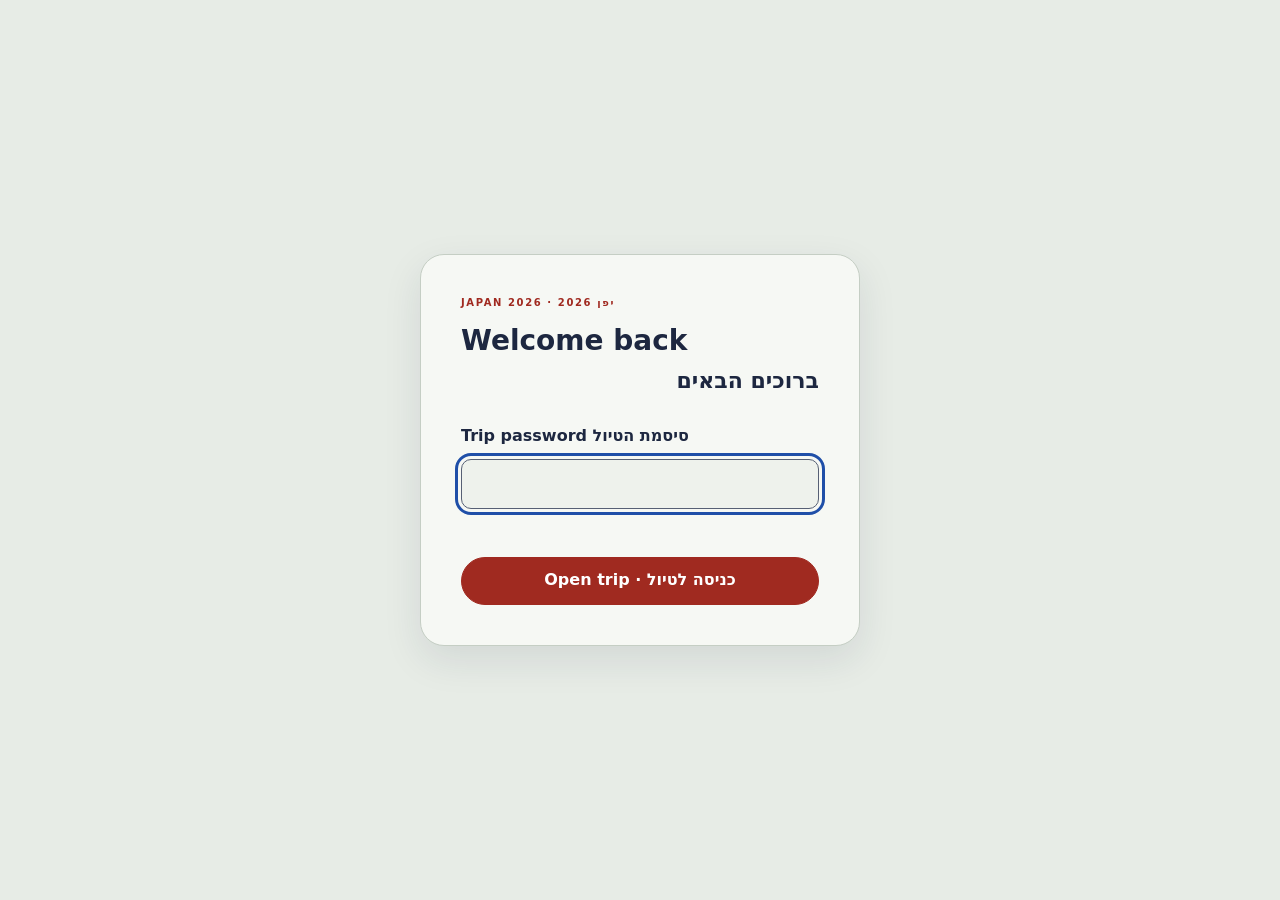
==== commit f3423696: "Release 2.19.0: new route, family votes, audit fixes Plan-picker itinerary (Tokyo, Fuji, Hakone, Kyo" ====
--- a/japan-2026-app-v2.html
+++ b/japan-2026-app-v2.html
@@ -4,11 +4,11 @@
   <meta charset="utf-8">
   <meta name="viewport" content="width=device-width,initial-scale=1,viewport-fit=cover">
   <meta name="theme-color" content="#17264b">
-  <meta name="description" content="Private bilingual control center for the Horn family Japan trip, 29 September to 20 October 2026.">
+  <meta name="description" content="Private bilingual control center for the Horn family Japan trip, 29 September to 21 October 2026.">
   <title>Japan 2026 · Horn Family Trip Control Center</title>
   <link rel="manifest" href="manifest.json">
-  <link rel="icon" href="assets/app-icon.svg" type="image/svg+xml">
-  <link rel="stylesheet" href="japan-2026-v2.css?v=2.17.2">
+  <link rel="icon" href="assets/family-icon.jpeg?v=2.19.0" type="image/jpeg">
+  <link rel="stylesheet" href="japan-2026-v2.css?v=2.19.0">
   <link rel="apple-touch-icon" href="assets/apple-touch-icon.png">
 </head>
 <body>
@@ -37,6 +37,7 @@
         <p data-i18n="appSubtitle">Gilad solo · then the Horn family of five</p>
       </div>
       <div class="header-actions">
+        <button class="icon-button me-button" id="meButton" type="button" data-who-open="true"><img id="meFace" alt="" width="28" height="28" hidden><span id="meMark" aria-hidden="true">誰</span><span class="button-label" id="meName">Who?</span></button>
         <button class="icon-button" id="accessLock" type="button"><span aria-hidden="true">▣</span><span class="lock-en">Lock</span><span class="lock-he" lang="he">נעילה</span></button>
         <button class="icon-button secrets-button" id="secretsToggle" type="button" aria-haspopup="dialog" aria-controls="secretsDialog">
           <span class="secret-mark" aria-hidden="true">秘</span><span class="button-label" data-i18n="secrets">Secrets</span><span class="secret-badge" id="secretBadge">0/7</span>
@@ -46,6 +47,9 @@
         </button>
         <button class="icon-button" id="soundToggle" type="button" aria-label="Open soundscape controls" aria-expanded="false">
           <span aria-hidden="true">♫</span><span class="button-label" data-i18n="sound">Soundscape</span>
+        </button>
+        <button class="icon-button" id="themeToggle" type="button">
+          <span aria-hidden="true">◐</span><span class="button-label">Theme</span>
         </button>
       </div>
     </div>
@@ -55,6 +59,10 @@
         <p class="eyebrow" data-i18n="soundEyebrow">QUIET BY DEFAULT</p>
         <h2 id="soundHeading" data-i18n="soundHeading">Tokyo rain + distant chimes</h2>
         <p data-i18n="soundNote">Starts only when you choose. Volume is remembered on this device.</p>
+        <div class="sound-mode-switch" id="soundModeSwitch" role="group" aria-label="Soundscape mood">
+          <button class="mode-pill" type="button" data-sound-mode="zen" aria-pressed="true"><span aria-hidden="true">琴</span> <span data-i18n="soundModeZen">Zen koto</span></button>
+          <button class="mode-pill" type="button" data-sound-mode="trap" aria-pressed="false"><span aria-hidden="true">夜</span> <span data-i18n="soundModeTrap">Night trap</span></button>
+        </div>
       </div>
       <div class="sound-controls">
         <button class="primary-button compact" id="audioPlay" type="button"><span aria-hidden="true">▶</span> <span data-i18n="startSound">Start</span></button>
@@ -63,6 +71,7 @@
         <button class="ghost-button compact" id="stationChime" type="button" data-i18n="stationChime">Station chime</button>
       </div>
     </section>
+    <div class="secret-flash" id="secretFlash" aria-hidden="true"><span id="secretFlashGlyph">秘</span></div>
 
     <div class="status-strip" id="statusStrip" aria-live="polite"></div>
   </header>
@@ -107,6 +116,7 @@
               <p class="eyebrow" data-i18n="discoveryEyebrow">🇯🇵 OPTIONAL DETOURS · ZERO HOMEWORK</p>
               <h3 id="discoveryTitle" data-i18n="discoveryTitle">Japan side quests</h3>
               <p data-i18n="discoveryIntro">Design, temples, tiny prizes, and one suspicious stationmaster. Add only what fits the day.</p>
+              <p class="extras-counter" id="extrasCounter" aria-live="polite"></p>
               <button class="primary-button secret-cta" id="secretsHeroButton" type="button"><span aria-hidden="true">秘</span> <span data-i18n="openSecrets">Open 7 obvious secrets</span></button>
             </div>
           </div>
@@ -114,6 +124,7 @@
         </section>
 
         <div class="segment-tabs" id="segmentTabs" role="group" aria-label="Trip segments"></div>
+        <div class="tag-filters" id="tagFilters" role="toolbar" aria-label="Filter options"></div>
         <div class="legend-row" id="legendRow"></div>
         <div class="timeline" id="timeline"></div>
       </section>
@@ -134,7 +145,7 @@
         <div class="card-grid three-column" id="flightsGrid"></div>
         <div id="airportReunion"></div>
         <div id="railBookingDesk"></div>
-        <div id="izuTransportDecision"></div>
+        <div id="carDays"></div>
         <div class="section-label"><span data-i18n="railAndRoad">Rail & road</span></div>
         <div class="transit-list" id="transitList"></div>
       </section>
@@ -183,7 +194,52 @@
     </main>
   </div>
 
+  <div class="plan-dock" id="planDock"></div>
   <nav class="mobile-nav" id="mobileNav" aria-label="Primary"></nav>
+
+  <dialog class="plan-dialog" id="planDialog" aria-labelledby="planTitle">
+    <div class="plan-shell">
+      <button class="dialog-close" id="planClose" type="button" aria-label="Close">×</button>
+      <p class="eyebrow">選 · PLAN</p>
+      <h2 id="planTitle">Your plan</h2>
+      <p class="plan-summary" id="planSummary"></p>
+      <div class="plan-actions">
+        <button class="primary-button compact" id="planCopy" type="button">Copy plan as text</button>
+        <button class="ghost-button compact" id="planShare" type="button">Share</button>
+        <button class="ghost-button compact" id="planPrint" type="button">Print</button>
+        <button class="ghost-button compact" id="planWho" type="button">Switch person</button>
+      </div>
+      <div class="plan-body" id="planBody"></div>
+    </div>
+  </dialog>
+
+  <dialog class="who-dialog" id="whoDialog" aria-labelledby="whoTitle">
+    <div class="who-shell">
+      <button class="dialog-close" id="whoClose" type="button" aria-label="Close · סגירה" hidden>×</button>
+      <p class="eyebrow">誰ですか · WHO · מי</p>
+      <h2 id="whoTitle"><span lang="he" dir="rtl">מי אתם? לחצו על עצמכם בתמונה</span><span lang="en" dir="ltr">Who are you? Tap yourself in the picture</span></h2>
+      <div class="who-photo" id="whoPhoto">
+        <img class="who-art" src="assets/who-family.webp" alt="The Horn family in an onsen under Mount Fuji · משפחת הורן באונסן מול הר פוג׳י" width="840" height="838">
+        <div class="who-spots" id="whoSpots"></div>
+      </div>
+      <p class="who-hello" id="whoHello" aria-live="polite"></p>
+      <p class="who-note"><span lang="he" dir="rtl">נשמר בטלפון הזה. אפשר להחליף בכל רגע מהכפתור למעלה.</span> <span lang="en" dir="ltr">Saved on this phone. Switch any time from the button at the top.</span></p>
+    </div>
+  </dialog>
+
+  <dialog class="code-dialog" id="codeDialog" aria-labelledby="codeTitle">
+    <form class="code-shell" id="codeForm">
+      <img class="code-face" src="assets/who-gilad.webp" alt="" width="72" height="72">
+      <h2 id="codeTitle">Gilad’s code</h2>
+      <p id="codeIntro"></p>
+      <input id="codeInput" type="password" inputmode="numeric" pattern="[0-9]*" maxlength="4" autocomplete="off" dir="ltr" aria-describedby="codeError">
+      <p class="code-error" id="codeError" role="alert"></p>
+      <div class="code-actions">
+        <button class="primary-button compact" id="codeSubmit" type="submit">Unlock</button>
+        <button class="ghost-button compact" id="codeCancel" type="button">Cancel</button>
+      </div>
+    </form>
+  </dialog>
 
   <dialog class="food-dialog" id="foodDialog" aria-labelledby="foodDialogLabel">
     <form method="dialog" class="dialog-shell">
@@ -228,6 +284,7 @@
   <div class="kaiju" id="kaiju" aria-hidden="true">ゴ</div>
   <div class="samurai-mission" id="samuraiMission" role="status" aria-live="polite" aria-hidden="true"><span aria-hidden="true">侍</span><strong data-i18n="samuraiMission">SAMURAI FOCUS · Protect the itinerary. Defeat one checklist item.</strong></div>
   </div>
-  <script src="access-gate.js?v=2.17.2" defer></script>
+  <div class="plan-print-area" id="planPrintArea"></div>
+  <script src="access-gate.js?v=2.19.0" defer></script>
 </body>
 </html>
--- a/japan-2026-v2.css
+++ b/japan-2026-v2.css
@@ -1,25 +1,73 @@
 :root {
   color-scheme: light;
-  --indigo: #10245e;
-  --indigo-2: #1f4fbd;
-  --ivory: #edf6ff;
-  --paper: #ffffff;
-  --paper-2: #dcecff;
-  --ink: #0d1b3b;
-  --muted: #52637c;
-  --line: #bcd2ec;
-  --maple: #ff4f78;
-  --maple-dark: #d92f5c;
-  --moss: #008d70;
-  --ginkgo: #ffc83d;
-  --river: #008fd7;
-  --orange: #ff7438;
-  --shadow: 0 22px 60px rgba(17, 49, 105, .16);
-  --shadow-soft: 0 9px 24px rgba(17, 49, 105, .11);
-  --radius: 22px;
+  /* Station paper, deep indigo ink, vermilion seal. */
+  --bg: #e7ece6;
+  --paper: #f6f8f4;
+  --paper-2: #dde4dc;
+  --ivory: #eef2ec;
+  --ink: #1d2740;
+  --muted: #566074;
+  --line: #c5cec4;
+  --indigo: #1d2740;
+  --indigo-2: #2f4270;
+  --on-indigo: #eef1f6;
+  --on-indigo-muted: rgba(238,241,246,.74);
+  --maple: #c4372b;
+  --maple-dark: #a02a20;
+  --accent-fill: #a02a20;
+  --stamp-soft: rgba(196,55,43,.08);
+  --moss: #2f6b5e;
+  --moss-fill: #2f6b5e;
+  --ginkgo: #b38a2e;
+  --ginkgo-light: #d6ae4e;
+  --gold-text: #7a5c12;
+  --river: #3d6e8c;
+  --orange: #c9642d;
+  --booked: #1d2740;
+  --booked-ink: #eef1f6;
+  --c1: #4e8c6e; --c2: #b38a2e; --c3: #c9642d; --c4: #b3261e;
+  --callout: #f1ecdd;
+  --callout-warning: #f5e6e2;
+  --callout-info: #e2ebee;
+  --focus: #1f4fa8;
+  --scrim: rgba(10,14,20,.5);
+  --shadow: 0 14px 38px rgba(29,39,64,.1);
+  --shadow-soft: 0 6px 18px rgba(29,39,64,.08);
+  --radius: 16px;
   --safe-bottom: env(safe-area-inset-bottom, 0px);
-  font-family: Inter, "Yu Gothic UI", "Hiragino Sans", Meiryo, Arial, sans-serif;
+  --font-sans: "Hiragino Sans", "Yu Gothic UI", "Yu Gothic", "Noto Sans JP", "Segoe UI", system-ui, -apple-system, Arial, sans-serif;
+  --font-he: "Segoe UI", "Arial Hebrew", "Noto Sans Hebrew", "Hiragino Sans", Arial, sans-serif;
+  --font-display: var(--font-sans);
+  font-family: var(--font-sans);
   font-synthesis: none;
+}
+@media (prefers-color-scheme: dark) {
+  :root:not([data-theme="light"]) {
+    color-scheme: dark;
+    --bg: #12171e; --paper: #19202a; --paper-2: #242d3a; --ivory: #1f2733;
+    --ink: #e4e8ee; --muted: #9aa4b2; --line: #2b3441;
+    --indigo: #26324a; --indigo-2: #33466c;
+    --maple: #e8574a; --maple-dark: #f07e72; --accent-fill: #b8392d; --stamp-soft: rgba(232,87,74,.12);
+    --moss: #72b5a5; --moss-fill: #2e6b5d; --ginkgo: #d6ae4e; --gold-text: #d6ae4e; --river: #7fb0cc; --orange: #e08450;
+    --booked: #2a3547; --booked-ink: #e9edf4;
+    --c1: #6fb38f; --c2: #d6ae4e; --c3: #e08450; --c4: #ee6a5f;
+    --callout: #2a2618; --callout-warning: #3a2421; --callout-info: #1c2b34;
+    --focus: #8db4ff; --scrim: rgba(0,0,0,.6);
+    --shadow: 0 14px 38px rgba(0,0,0,.35); --shadow-soft: 0 6px 18px rgba(0,0,0,.28);
+  }
+}
+:root[data-theme="dark"] {
+  color-scheme: dark;
+  --bg: #12171e; --paper: #19202a; --paper-2: #242d3a; --ivory: #1f2733;
+  --ink: #e4e8ee; --muted: #9aa4b2; --line: #2b3441;
+  --indigo: #26324a; --indigo-2: #33466c;
+  --maple: #e8574a; --maple-dark: #f07e72; --accent-fill: #b8392d; --stamp-soft: rgba(232,87,74,.12);
+  --moss: #72b5a5; --moss-fill: #2e6b5d; --ginkgo: #d6ae4e; --gold-text: #d6ae4e; --river: #7fb0cc; --orange: #e08450;
+  --booked: #2a3547; --booked-ink: #e9edf4;
+  --c1: #6fb38f; --c2: #d6ae4e; --c3: #e08450; --c4: #ee6a5f;
+  --callout: #2a2618; --callout-warning: #3a2421; --callout-info: #1c2b34;
+  --focus: #8db4ff; --scrim: rgba(0,0,0,.6);
+  --shadow: 0 14px 38px rgba(0,0,0,.35); --shadow-soft: 0 6px 18px rgba(0,0,0,.28);
 }
 
 * { box-sizing: border-box; }
@@ -27,10 +75,8 @@
 body {
   margin: 0;
   color: var(--ink);
-  background:
-    radial-gradient(circle at 88% 8%, rgba(255,79,120,.18), transparent 24rem),
-    radial-gradient(circle at 16% 42%, rgba(0,174,239,.16), transparent 27rem),
-    linear-gradient(145deg, #eaf6ff 0%, #f7fbff 46%, #fff4c7 100%);
+  background: var(--bg);
+  font-family: var(--font-sans);
   min-width: 320px;
   min-height: 100vh;
   line-height: 1.55;
@@ -94,18 +140,18 @@
   background: var(--indigo);
   box-shadow: inset 0 0 0 5px var(--paper), inset 0 0 0 6px var(--maple);
   cursor: pointer;
-  font-family: Georgia, "Yu Mincho", serif;
+  font-family: var(--font-display);
   font-size: 23px;
   font-weight: 700;
 }
 .brand-copy { min-width: 0; }
-.brand-copy h1 { margin: -2px 0 0; font: 700 clamp(22px, 3vw, 31px)/1.05 Georgia, "Yu Mincho", serif; letter-spacing: -.02em; }
+.brand-copy h1 { margin: -2px 0 0; font: 700 clamp(22px, 3vw, 31px)/1.05 var(--font-display); letter-spacing: -.02em; }
 .brand-copy > p:last-child { margin: 3px 0 0; color: var(--muted); font-size: 13px; }
 .eyebrow { margin: 0 0 5px; color: var(--maple-dark); font-size: 10px; font-weight: 800; letter-spacing: .16em; text-transform: uppercase; }
 .header-actions { display: flex; gap: 8px; margin-inline-start: auto; }
 .icon-button.secrets-button { position: relative; color: white; background: var(--maple-dark); border-color: var(--maple-dark); box-shadow: 0 7px 20px rgba(141,48,43,.2); }
 .icon-button.secrets-button:hover { color: white; background: var(--maple); border-color: var(--maple); }
-.secret-mark { display: grid; width: 25px; height: 25px; place-items: center; color: var(--maple-dark); background: var(--ginkgo); border-radius: 50%; font-family: Georgia, "Yu Mincho", serif; font-size: 15px; }
+.secret-mark { display: grid; width: 25px; height: 25px; place-items: center; color: var(--maple-dark); background: var(--ginkgo); border-radius: 50%; font-family: var(--font-display); font-size: 15px; }
 .secret-badge { min-width: 35px; padding: 2px 6px; color: white; background: rgba(255,255,255,.17); border-radius: 999px; font-size: 10px; font-variant-numeric: tabular-nums; }
 .secret-badge.is-complete { color: var(--indigo); background: var(--ginkgo); }
 .icon-button, .ghost-button, .primary-button, .small-button, .map-button, .link-button {
@@ -138,7 +184,7 @@
   background: var(--indigo);
 }
 .sound-panel[hidden] { display: none; }
-.sound-panel h2 { margin: 0 0 3px; font: 700 18px/1.2 Georgia, serif; }
+.sound-panel h2 { margin: 0 0 3px; font: 700 18px/1.2 var(--font-display); }
 .sound-panel p:last-child { margin: 0; color: #dce1ed; font-size: 12px; }
 .sound-controls { display: flex; align-items: center; gap: 10px; }
 .sound-controls .ghost-button { color: white; background: transparent; border-color: rgba(255,255,255,.34); }
@@ -197,7 +243,7 @@
 .view.is-active { display: block; animation: view-in .3s ease both; }
 @keyframes view-in { from { opacity: 0; transform: translateY(5px); } }
 .view-heading { display: flex; justify-content: space-between; align-items: flex-end; gap: 20px; margin-bottom: 24px; }
-.view-heading h2 { margin: 0; color: var(--indigo); font: 700 clamp(32px, 5vw, 54px)/1.04 Georgia, "Yu Mincho", serif; letter-spacing: -.035em; }
+.view-heading h2 { margin: 0; color: var(--indigo); font: 700 clamp(32px, 5vw, 54px)/1.04 var(--font-display); letter-spacing: -.035em; }
 .view-heading p:last-child { max-width: 760px; margin: 9px 0 0; color: var(--muted); }
 .view-actions { display: flex; gap: 8px; flex: 0 0 auto; }
 
@@ -212,11 +258,11 @@
 }
 .countdown-card, .next-action-card { padding: 24px; display: flex; flex-direction: column; justify-content: space-between; }
 .countdown-card { color: white; background: var(--indigo); border-color: var(--indigo); }
-.count-number { display: block; font: 700 clamp(48px, 7vw, 76px)/.9 Georgia, serif; letter-spacing: -.06em; }
+.count-number { display: block; font: 700 clamp(48px, 7vw, 76px)/.9 var(--font-display); letter-spacing: -.06em; }
 .count-label { display: block; margin-top: 8px; color: #d9dfed; font-size: 13px; }
 .countdown-card .micro-row { color: #d9dfed; }
 .next-action-card { border-top: 4px solid var(--maple); }
-.next-action-card h3 { margin: 5px 0; font: 700 21px/1.15 Georgia, serif; }
+.next-action-card h3 { margin: 5px 0; font: 700 21px/1.15 var(--font-display); }
 .next-action-card p { margin: 0; color: var(--muted); font-size: 13px; }
 .hero-photo { position: relative; }
 .hero-photo img { width: 100%; height: 100%; min-height: 230px; object-fit: cover; }
@@ -230,15 +276,15 @@
 [dir="rtl"] .discovery-banner::after { background: linear-gradient(-90deg, rgba(9,17,36,.91) 0%, rgba(9,17,36,.7) 36%, rgba(9,17,36,.04) 72%); }
 .discovery-overlay { position: relative; z-index: 1; display: flex; min-height: 310px; max-width: 580px; padding: clamp(28px,5vw,58px); flex-direction: column; align-items: flex-start; justify-content: center; color: white; }
 .discovery-overlay .eyebrow { color: var(--ginkgo); }
-.discovery-overlay h3 { max-width: 430px; margin: 3px 0 9px; font: 700 clamp(31px,5vw,52px)/.98 Georgia, "Yu Mincho", serif; letter-spacing: -.035em; }
+.discovery-overlay h3 { max-width: 430px; margin: 3px 0 9px; font: 700 clamp(31px,5vw,52px)/.98 var(--font-display); letter-spacing: -.035em; }
 .discovery-overlay p:not(.eyebrow) { max-width: 490px; margin: 0 0 18px; color: rgba(255,255,255,.82); font-size: 14px; }
 .secret-cta { display: inline-flex; align-items: center; gap: 8px; color: var(--indigo); background: var(--ginkgo); border-color: var(--ginkgo); }
 .secret-cta:hover { color: var(--indigo); background: #cba447; }
 .side-quest-grid { display: grid; grid-template-columns: repeat(3,minmax(0,1fr)); }
 .side-quest-card { display: grid; min-height: 225px; grid-template-columns: 46px minmax(0,1fr); gap: 13px; padding: 21px; border-top: 1px solid var(--line); border-inline-end: 1px solid var(--line); }
 .side-quest-card:nth-child(3n) { border-inline-end: 0; }
-.side-quest-icon { display: grid; width: 42px; height: 42px; place-items: center; color: var(--paper); background: var(--indigo); border-radius: 50%; box-shadow: inset 0 0 0 3px var(--paper), inset 0 0 0 4px var(--maple); font: 700 18px/1 Georgia, "Yu Mincho", serif; }
-.side-quest-card h4 { margin: 2px 0 7px; color: var(--indigo); font: 700 18px/1.15 Georgia, "Yu Mincho", serif; }
+.side-quest-icon { display: grid; width: 42px; height: 42px; place-items: center; color: var(--paper); background: var(--indigo); border-radius: 50%; box-shadow: inset 0 0 0 3px var(--paper), inset 0 0 0 4px var(--maple); font: 700 18px/1 var(--font-display); }
+.side-quest-card h4 { margin: 2px 0 7px; color: var(--indigo); font: 700 18px/1.15 var(--font-display); }
 .side-quest-card > div > p:not(.eyebrow) { margin: 0; color: var(--muted); font-size: 12px; line-height: 1.55; }
 .side-quest-card .card-actions { margin-top: 14px; }
 
@@ -264,7 +310,7 @@
 .timeline::before { content: ""; position: absolute; inset-inline-start: 45px; top: 22px; bottom: 22px; width: 1px; background: var(--line); }
 .day-card { position: relative; display: grid; grid-template-columns: 92px minmax(0, 1fr); gap: 18px; }
 .date-marker { z-index: 1; width: 72px; height: 72px; display: grid; place-items: center; align-content: center; justify-self: center; border: 1px solid var(--line); border-radius: 50%; background: var(--ivory); box-shadow: inset 0 0 0 6px var(--paper); }
-.date-marker strong { font: 700 23px/1 Georgia, serif; }
+.date-marker strong { font: 700 23px/1 var(--font-display); }
 .date-marker span { margin-top: 2px; color: var(--maple-dark); font-size: 10px; font-weight: 800; letter-spacing: .1em; }
 .day-panel { overflow: hidden; border: 1px solid var(--line); background: var(--paper); box-shadow: var(--shadow-soft); }
 .day-card.is-today .date-marker { color: white; background: var(--maple); border-color: var(--maple); box-shadow: inset 0 0 0 6px var(--paper), 0 0 0 3px rgba(185,69,59,.16); }
@@ -273,7 +319,7 @@
 .day-card.is-complete h3 { text-decoration: line-through; }
 .day-summary { min-height: 106px; display: grid; grid-template-columns: minmax(0, 1fr) auto; gap: 12px; align-items: center; padding: 18px 20px; cursor: pointer; list-style: none; }
 .day-summary::-webkit-details-marker { display: none; }
-.day-summary h3 { margin: 3px 0 2px; color: var(--indigo); font: 700 clamp(19px, 2.5vw, 26px)/1.18 Georgia, "Yu Mincho", serif; }
+.day-summary h3 { margin: 3px 0 2px; color: var(--indigo); font: 700 clamp(19px, 2.5vw, 26px)/1.18 var(--font-display); }
 .day-summary p { margin: 0; color: var(--muted); font-size: 12px; }
 .summary-actions { display: flex; align-items: center; gap: 6px; }
 .summary-actions button { position: relative; z-index: 2; }
@@ -328,7 +374,7 @@
 .two-column { grid-template-columns: repeat(2, minmax(0, 1fr)); }
 .three-column { grid-template-columns: repeat(3, minmax(0, 1fr)); }
 .data-card { min-width: 0; padding: 20px; border: 1px solid var(--line); background: var(--paper); box-shadow: var(--shadow-soft); }
-.data-card h3 { margin: 3px 0 6px; color: var(--indigo); font: 700 19px/1.2 Georgia, "Yu Mincho", serif; }
+.data-card h3 { margin: 3px 0 6px; color: var(--indigo); font: 700 19px/1.2 var(--font-display); }
 .data-card p { margin: 4px 0; color: var(--muted); font-size: 12px; }
 .data-card .lead { color: var(--ink); font-size: 13px; }
 .card-topline { display: flex; justify-content: space-between; align-items: flex-start; gap: 12px; }
@@ -341,7 +387,7 @@
 .copy-mini { width: 28px; height: 28px; border: 0; border-radius: 6px; background: var(--paper-2); cursor: pointer; }
 .deadline-strip { margin: 14px -20px -20px; padding: 10px 20px; color: white; background: var(--maple-dark); font-size: 11px; font-weight: 800; }
 .decision-box { padding: 20px; border: 1px solid var(--maple); border-inline-start-width: 6px; background: #fbf5eb; }
-.decision-box h3 { margin: 0 0 6px; font: 700 20px/1.2 Georgia, serif; }
+.decision-box h3 { margin: 0 0 6px; font: 700 20px/1.2 var(--font-display); }
 .decision-box p { color: var(--muted); margin: 5px 0 14px; font-size: 12px; }
 .option-switch { display: grid; grid-template-columns: repeat(2, minmax(0,1fr)); gap: 10px; }
 .option-switch label { display: grid; grid-template-columns: 20px 1fr; gap: 8px; align-items: start; padding: 13px; border: 1px solid var(--line); background: var(--paper); cursor: pointer; }
@@ -352,7 +398,7 @@
 .flight-card { position: relative; overflow: hidden; min-height: 245px; }
 .flight-card::after { content: ""; position: absolute; inset-inline-end: -31px; top: -31px; width: 90px; height: 90px; border: 18px solid rgba(23,38,75,.055); border-radius: 50%; }
 .flight-route { margin: 15px 0; display: grid; grid-template-columns: 1fr 50px 1fr; align-items: center; }
-.airport { font: 700 27px/1 Georgia, serif; }
+.airport { font: 700 27px/1 var(--font-display); }
 .airport:last-child { text-align: end; }
 .route-line { height: 1px; background: var(--line); position: relative; }
 .route-line::after { content: "✈"; position: absolute; left: 50%; top: 50%; transform: translate(-50%, -55%); background: var(--paper); padding: 0 5px; font-size: 15px; }
@@ -360,12 +406,12 @@
 .airport-reunion { margin-top: 14px; border-inline-start: 6px solid var(--river); }
 .reunion-steps { display: grid; grid-template-columns: repeat(3,minmax(0,1fr)); gap: 1px; margin: 16px 0 0; background: var(--line); border: 1px solid var(--line); }
 .reunion-steps > div { padding: 13px; background: var(--paper); }
-.reunion-steps strong { display: block; margin-bottom: 5px; color: var(--indigo); font-size: 12px; }
+.reunion-steps strong { display: block; margin-bottom: 5px; color: var(--river); font-size: 12px; }
 .reunion-steps span { display: block; color: var(--muted); font-size: 11px; }
 
 .transit-list { display: grid; gap: 12px; }
 .transit-card { display: grid; grid-template-columns: 160px minmax(0, 1fr) auto; gap: 18px; align-items: center; padding: 17px 18px; border: 1px solid var(--line); background: var(--paper); }
-.transit-route h3 { margin: 2px 0 3px; color: var(--indigo); font: 700 17px/1.2 Georgia, serif; }
+.transit-route h3 { margin: 2px 0 3px; color: var(--indigo); font: 700 17px/1.2 var(--font-display); }
 .transit-route p { margin: 0; color: var(--muted); font-size: 11px; }
 .transit-core { display: grid; grid-template-columns: repeat(4, minmax(90px, 1fr)); gap: 10px 16px; }
 .mini-detail span { display: block; color: var(--muted); font-size: 9px; font-weight: 850; letter-spacing: .09em; text-transform: uppercase; }
@@ -383,7 +429,7 @@
 
 .map-hero { min-height: 250px; display: grid; grid-template-columns: 1fr 1fr; overflow: hidden; border: 1px solid var(--line); background: var(--indigo); color: white; box-shadow: var(--shadow); }
 .map-hero-copy { padding: clamp(24px, 5vw, 52px); }
-.map-hero h3 { margin: 0 0 8px; font: 700 clamp(26px, 4vw, 42px)/1.05 Georgia, serif; }
+.map-hero h3 { margin: 0 0 8px; font: 700 clamp(26px, 4vw, 42px)/1.05 var(--font-display); }
 .map-hero p { max-width: 520px; color: #dbe0ec; }
 .map-hero .link-button { margin-top: 12px; color: var(--indigo); }
 .map-art { position: relative; min-height: 250px; background: #dbe3de; overflow: hidden; }
@@ -395,7 +441,7 @@
 .route-stop.tokyo { left: 15%; top: 60%; }
 .route-stop.izu { left: 43%; top: 55%; }
 .route-stop.kyoto { right: 17%; top: 40%; }
-.route-label { position: absolute; font: 700 13px/1 Georgia, serif; color: var(--indigo); }
+.route-label { position: absolute; font: 700 13px/1 var(--font-display); color: var(--indigo); }
 .route-label.tokyo { left: 9%; top: 69%; }
 .route-label.izu { left: 40%; top: 64%; }
 .route-label.kyoto { right: 10%; top: 28%; }
@@ -404,12 +450,12 @@
 .region-map-grid .map-card { min-height: 180px; display: flex; flex-direction: column; border-top: 4px solid var(--river); }
 .region-map-grid .map-card .link-button { margin-top: auto; align-self: flex-start; }
 .map-card { min-height: 135px; padding: 16px; border: 1px solid var(--line); background: var(--paper); }
-.map-card h3 { margin: 3px 0 5px; font: 700 16px/1.2 Georgia, serif; }
+.map-card h3 { margin: 3px 0 5px; font: 700 16px/1.2 var(--font-display); }
 .map-card p { margin: 0 0 10px; color: var(--muted); font-size: 11px; }
 .day-map-list { display: grid; grid-template-columns: repeat(2,minmax(0,1fr)); gap: 1px; border: 1px solid var(--line); background: var(--line); }
 .day-map-row { min-height: 76px; display: grid; grid-template-columns: 72px minmax(0,1fr) auto; gap: 10px; align-items: center; padding: 11px 13px; background: var(--paper); }
 .day-map-row time { color: var(--maple-dark); font-size: 10px; font-weight: 850; text-transform: uppercase; }
-.day-map-row h3 { margin: 0 0 2px; color: var(--indigo); font: 700 14px/1.15 Georgia, serif; }
+.day-map-row h3 { margin: 0 0 2px; color: var(--indigo); font: 700 14px/1.15 var(--font-display); }
 .day-map-row p { margin: 0; color: var(--muted); font-size: 10px; }
 
 .filter-bar { display: flex; gap: 8px; flex-wrap: wrap; margin-bottom: 16px; }
@@ -449,46 +495,46 @@
 .secrets-shell > form { position: absolute; z-index: 3; inset: 0 0 auto auto; }
 [dir="rtl"] .secrets-shell > form { right: auto; left: 0; }
 .secrets-heading { display: grid; grid-template-columns: minmax(0,1fr) auto; gap: 24px; align-items: end; margin-bottom: 24px; padding-inline-end: 36px; }
-.secrets-heading h2 { margin: 2px 0 8px; color: var(--indigo); font: 700 clamp(30px,5vw,52px)/1 Georgia, "Yu Mincho", serif; letter-spacing: -.035em; }
+.secrets-heading h2 { margin: 2px 0 8px; color: var(--indigo); font: 700 clamp(30px,5vw,52px)/1 var(--font-display); letter-spacing: -.035em; }
 .secrets-heading p:not(.eyebrow) { max-width: 720px; margin: 0; color: var(--muted); }
 .discovery-score { display: grid; min-width: 92px; text-align: end; }
-.discovery-score strong { color: var(--maple); font: 700 34px/1 Georgia, serif; }
+.discovery-score strong { color: var(--maple); font: 700 34px/1 var(--font-display); }
 .discovery-score span { color: var(--muted); font-size: 12px; }
 .secrets-layout { display: grid; grid-template-columns: minmax(260px,.74fr) minmax(0,1.35fr); gap: 18px; align-items: start; }
 .omikuji-card { position: sticky; top: 0; overflow: hidden; border: 1px solid var(--line); background: var(--ivory); }
 .omikuji-card img { width: 100%; aspect-ratio: 1; object-fit: cover; }
 .omikuji-copy { padding: 17px; border-top: 1px solid var(--line); }
-.secret-result { min-height: 74px; color: var(--indigo); font: 700 17px/1.4 Georgia, "Yu Mincho", serif; }
+.secret-result { min-height: 74px; color: var(--indigo); font: 700 17px/1.4 var(--font-display); }
 .secret-grid { display: grid; grid-template-columns: repeat(2,minmax(0,1fr)); gap: 9px; }
 .secret-card { display: grid; min-height: 185px; grid-template-columns: 42px minmax(0,1fr); gap: 12px; padding: 16px; border: 1px solid var(--line); background: var(--paper); }
 .secret-card.is-found { border-color: rgba(63,102,87,.5); background: rgba(63,102,87,.055); }
-.secret-icon { display: grid; width: 40px; height: 40px; place-items: center; color: white; background: var(--maple-dark); border-radius: 50%; font: 700 18px/1 Georgia, "Yu Mincho", serif; }
+.secret-icon { display: grid; width: 40px; height: 40px; place-items: center; color: white; background: var(--maple-dark); border-radius: 50%; font: 700 18px/1 var(--font-display); }
 .secret-card.is-found .secret-icon { background: var(--moss); }
 .found-label { color: var(--maple); font-size: 9px; font-weight: 850; letter-spacing: .1em; text-transform: uppercase; }
 .secret-card.is-found .found-label { color: var(--moss); }
-.secret-card h3 { margin: 3px 0 5px; color: var(--indigo); font: 700 17px/1.15 Georgia, "Yu Mincho", serif; }
+.secret-card h3 { margin: 3px 0 5px; color: var(--indigo); font: 700 17px/1.15 var(--font-display); }
 .secret-card p { margin: 0 0 11px; color: var(--muted); font-size: 11px; line-height: 1.45; }
 .secret-clue { margin: 22px 0 0; padding: 13px 16px; color: var(--muted); background: var(--ivory); border-inline-start: 4px solid var(--ginkgo); font-size: 12px; }
 
 .planner-grid { display: grid; grid-template-columns: 1.15fr .85fr; gap: 30px; }
 .checklist-overview { display: grid; grid-template-columns: auto minmax(0,1fr) auto; gap: 22px; align-items: center; margin-bottom: 18px; padding: 22px; color: white; background: var(--indigo); border: 1px solid rgba(255,255,255,.12); box-shadow: var(--shadow); }
 .checklist-score { display: flex; align-items: baseline; min-width: 92px; }
-.checklist-score span { font: 700 48px/1 Georgia, serif; }
+.checklist-score span { font: 700 48px/1 var(--font-display); }
 .checklist-score small { color: rgba(255,255,255,.66); font-size: 18px; }
 .checklist-progress-copy .eyebrow { color: var(--ginkgo); }
-.checklist-progress-copy h3 { margin: 3px 0 5px; font: 700 21px/1.2 Georgia, serif; }
+.checklist-progress-copy h3 { margin: 3px 0 5px; font: 700 21px/1.2 var(--font-display); }
 .checklist-progress-copy p { max-width: 720px; margin: 0; color: rgba(255,255,255,.72); font-size: 14px; line-height: 1.5; }
 .checklist-progress-track { height: 7px; margin-top: 14px; overflow: hidden; background: rgba(255,255,255,.15); }
 .checklist-progress-track span { display: block; height: 100%; background: var(--ginkgo); transition: width .25s ease; }
 .checklist-legend { display: grid; gap: 2px; min-width: 110px; text-align: end; }
-.checklist-legend strong { color: var(--ginkgo); font: 700 25px/1 Georgia, serif; }
+.checklist-legend strong { color: var(--ginkgo); font: 700 25px/1 var(--font-display); }
 .checklist-legend span { color: rgba(255,255,255,.66); font-size: 12px; }
 .checklist-filters { display: flex; flex-wrap: wrap; gap: 7px; margin-bottom: 28px; }
 .checklist-filters .filter-button span { display: inline-grid; min-width: 22px; height: 22px; margin-inline-start: 5px; place-items: center; color: var(--muted); background: rgba(23,38,75,.07); border-radius: 50%; font-size: 11px; }
 .checklist-filters .filter-button.is-active span { color: var(--indigo); background: white; }
 .action-group { margin-bottom: 34px; }
 .action-group-heading { display: grid; grid-template-columns: minmax(0,1fr) auto; gap: 16px; align-items: end; margin-bottom: 10px; padding-bottom: 12px; border-bottom: 2px solid var(--ink); }
-.action-group-heading h3 { margin: 3px 0; font: 700 24px/1.15 Georgia, serif; }
+.action-group-heading h3 { margin: 3px 0; font: 700 24px/1.15 var(--font-display); }
 .action-group-heading p:not(.eyebrow) { margin: 0; color: var(--muted); font-size: 14px; }
 .action-group-heading > span { color: var(--muted); font-size: 14px; font-weight: 800; }
 .action-task-list { display: grid; gap: 9px; }
@@ -505,7 +551,7 @@
 .action-task-icon { display: grid; width: 36px; height: 36px; place-items: center; color: var(--indigo); background: var(--ivory); border: 1px solid var(--line); border-radius: 50%; font-size: 18px; }
 .action-task-title { display: grid; gap: 3px; min-width: 0; }
 .action-task-title small { color: var(--river); font-size: 11px; font-weight: 850; letter-spacing: .08em; }
-.action-task-title strong { color: var(--ink); font: 700 17px/1.25 Georgia, serif; }
+.action-task-title strong { color: var(--ink); font: 700 17px/1.25 var(--font-display); }
 .action-task-title > span { color: var(--muted); font-size: 14px; line-height: 1.45; }
 .action-task-meta { display: grid; gap: 4px; max-width: 220px; text-align: end; }
 .action-task-meta b { color: var(--maple); font-size: 13px; line-height: 1.35; }
@@ -527,13 +573,13 @@
 .decision-card p { margin: 8px 0 0 43px; color: var(--muted); font-size: 11px; }
 .status-select { min-height: 36px; max-width: 130px; border: 1px solid var(--line); border-radius: 7px; background: white; padding: 4px 8px; font-size: 11px; font-weight: 750; }
 .checklist-card { margin-bottom: 12px; padding: 16px; border: 1px solid var(--line); background: var(--paper); }
-.checklist-card h3 { margin: 0 0 10px; font: 700 16px/1.2 Georgia, serif; }
+.checklist-card h3 { margin: 0 0 10px; font: 700 16px/1.2 var(--font-display); }
 .check-item { display: grid; grid-template-columns: 24px minmax(0,1fr); gap: 7px; align-items: start; padding: 7px 0; color: var(--muted); font-size: 12px; cursor: pointer; }
 .check-item input { width: 18px; height: 18px; margin: 0; accent-color: var(--moss); }
 .check-item:has(input:checked) span { text-decoration: line-through; opacity: .62; }
 .delight-grid { display: grid; grid-template-columns: repeat(3,minmax(0,1fr)); gap: 12px; }
 .delight-card { min-height: 135px; padding: 18px; border: 1px solid var(--line); background: var(--paper); }
-.delight-card h3 { margin: 0 0 5px; font: 700 16px/1.2 Georgia, serif; }
+.delight-card h3 { margin: 0 0 5px; font: 700 16px/1.2 var(--font-display); }
 .delight-card p { margin: 0 0 12px; color: var(--muted); font-size: 11px; }
 
 .mobile-nav { display: none; }
@@ -542,246 +588,210 @@
 .train-easter-egg { position: fixed; z-index: 600; left: -260px; bottom: 18%; display: flex; font-size: 38px; filter: drop-shadow(0 7px 7px rgba(0,0,0,.16)); pointer-events: none; }
 .train-easter-egg.run { animation: train-run 4.7s cubic-bezier(.2,.8,.2,1); }
 @keyframes train-run { 0% { left: -260px; } 100% { left: calc(100vw + 20px); } }
-.kaiju { position: fixed; z-index: 640; right: 4vw; bottom: -180px; color: rgba(23,38,75,.74); text-shadow: 0 8px 0 rgba(185,69,59,.35); font: 800 clamp(120px,22vw,290px)/1 Georgia, serif; pointer-events: none; transition: bottom .6s ease; }
+.kaiju { position: fixed; z-index: 640; right: 4vw; bottom: -180px; color: rgba(23,38,75,.74); text-shadow: 0 8px 0 rgba(185,69,59,.35); font: 800 clamp(120px,22vw,290px)/1 var(--font-display); pointer-events: none; transition: bottom .6s ease; }
 .kaiju.show { bottom: 72px; }
 .samurai-mission { position: fixed; z-index: 650; left: 50%; top: -130px; display: flex; width: min(620px,calc(100% - 28px)); min-height: 86px; transform: translateX(-50%); align-items: center; justify-content: center; gap: 14px; padding: 17px 22px; color: white; background: var(--indigo); border: 2px solid var(--ginkgo); box-shadow: 0 22px 60px rgba(10,16,31,.33); transition: top .42s cubic-bezier(.2,.8,.2,1); text-align: center; }
-.samurai-mission span { color: var(--ginkgo); font: 700 34px/1 Georgia, "Yu Mincho", serif; }
+.samurai-mission span { color: var(--ginkgo); font: 700 34px/1 var(--font-display); }
 .samurai-mission.show { top: 22px; }
-body.retro-mode { --indigo: #151f37; --ivory: #eee6d3; --paper: #fff8e7; --maple: #c43e53; --river: #2a7d87; }
+body.retro-mode { color-scheme: light; --bg: #efe7d4; --indigo: #151f37; --ivory: #eee6d3; --paper: #fff8e7; --paper-2: #e6dcc6; --ink: #1d2740; --muted: #5f5a4f; --line: #d6ccb6; --maple: #c43e53; --maple-dark: #a3303f; --accent-fill: #a3303f; --river: #2a7d87; --moss: #2f6b5e; --gold-text: #7a5c12; --booked: #151f37; --booked-ink: #f3ecdc; --callout: #f1e6cc; --callout-warning: #f3dfd6; --callout-info: #dfe9e6; }
 body.retro-mode .view-heading h2, body.retro-mode .brand-copy h1 { letter-spacing: .025em; text-shadow: 2px 2px 0 rgba(181,139,46,.18); }
 body.samurai-mode .app-header { box-shadow: inset 0 -4px 0 var(--maple), 0 12px 36px rgba(23,38,75,.12); }
 body.samurai-mode .monogram { transform: rotate(-8deg) scale(1.08); }
 
-/* v2.13 · Japan Pop Rail Passport visual system */
-.ambient { border-width: 24px; border-color: rgba(0,143,215,.07); }
-.ambient-a { box-shadow: 0 0 0 46px rgba(255,79,120,.045); }
-.ambient-b { box-shadow: 0 0 0 38px rgba(255,200,61,.07); }
+/* v2.19 · Station stamp: calm paper, indigo ink, vermilion seal. Token-only so dark mode follows. */
+.ambient { display: none; }
 
 .app-header {
-  color: white;
-  background: linear-gradient(118deg, #081944 0%, #123885 60%, #075d9a 100%);
-  border-bottom: 4px solid var(--ginkgo);
-  box-shadow: 0 12px 34px rgba(8,25,68,.22);
-}
-.header-main { min-height: 94px; }
-.brand-copy h1 { color: white; font-family: "Arial Black", Inter, "Yu Gothic UI", sans-serif; letter-spacing: -.035em; }
-.brand-copy > p:last-child { color: rgba(255,255,255,.72); }
-.app-header .eyebrow { color: var(--ginkgo); }
+  color: var(--on-indigo);
+  background: var(--indigo);
+  border-bottom: 3px solid var(--maple);
+  box-shadow: 0 8px 24px rgba(10,14,20,.18);
+  backdrop-filter: none;
+}
+.header-main { min-height: 86px; }
+.brand-copy h1 { color: var(--on-indigo); font-weight: 900; letter-spacing: -.02em; }
+.brand-copy > p:last-child { color: var(--on-indigo-muted); }
+.app-header .eyebrow { color: var(--ginkgo-light); }
 .monogram {
-  color: var(--indigo);
-  background: linear-gradient(145deg, #fff 0%, #d8f5ff 100%);
-  border: 3px solid var(--ginkgo);
-  box-shadow: 0 0 0 4px rgba(255,255,255,.16), 0 10px 25px rgba(0,0,0,.24);
+  color: var(--maple);
+  background: var(--on-indigo);
+  border: 2px solid var(--maple);
+  box-shadow: inset 0 0 0 3px var(--on-indigo), inset 0 0 0 4px var(--maple);
   transition: transform .2s ease;
 }
-.monogram:hover { transform: rotate(-7deg) scale(1.06); }
-.app-header .icon-button:not(.secrets-button) { color: white; background: rgba(255,255,255,.11); border-color: rgba(255,255,255,.3); }
-.app-header .icon-button:not(.secrets-button):hover { background: rgba(255,255,255,.2); border-color: white; }
-.icon-button.secrets-button { color: var(--indigo); background: linear-gradient(135deg, var(--ginkgo), #ffdf6e); border-color: #ffe88e; box-shadow: 0 9px 24px rgba(255,200,61,.24); }
-.icon-button.secrets-button:hover { color: var(--indigo); background: #ffe078; border-color: white; }
-.secret-mark { color: white; background: var(--maple-dark); }
-.secret-badge { color: white; background: var(--maple-dark); }
-.status-strip { color: rgba(255,255,255,.74); }
-.status-strip strong { color: white; }
-.status-strip .progress-track { background: rgba(255,255,255,.17); }
-.status-strip .progress-fill { background: linear-gradient(90deg, var(--ginkgo), var(--maple)); }
-.sound-panel { background: linear-gradient(110deg, #07163b, #172d68); border-top: 1px solid rgba(255,255,255,.13); }
-
-.app-shell { max-width: 1540px; padding: 18px; gap: 18px; }
+.monogram:hover { transform: rotate(-8deg) scale(1.05); }
+.app-header .icon-button:not(.secrets-button) { color: var(--on-indigo); background: rgba(255,255,255,.08); border-color: rgba(255,255,255,.26); }
+.app-header .icon-button:not(.secrets-button):hover { background: rgba(255,255,255,.16); border-color: var(--on-indigo); }
+.icon-button.secrets-button { color: #fff; background: var(--accent-fill); border-color: var(--accent-fill); box-shadow: none; }
+.icon-button.secrets-button:hover { color: #fff; background: var(--maple); border-color: var(--maple); }
+.secret-mark { color: var(--accent-fill); background: #fff; }
+.secret-badge { color: #fff; background: rgba(0,0,0,.22); }
+.secret-badge.is-complete { color: var(--indigo); background: var(--ginkgo-light); }
+.status-strip { color: var(--on-indigo-muted); }
+.status-strip strong { color: var(--on-indigo); }
+.status-strip .progress-track { background: rgba(255,255,255,.16); }
+.status-strip .progress-fill { background: var(--maple); }
+.sound-panel { color: var(--on-indigo); background: var(--indigo-2); border-top: 1px solid rgba(255,255,255,.12); }
+.sound-panel p:last-child { color: var(--on-indigo-muted); }
+
+.app-shell { max-width: 1480px; padding: 18px; gap: 18px; }
 .desktop-rail {
-  top: 143px;
-  height: calc(100vh - 161px);
-  padding: 22px 14px;
-  color: white;
-  background: linear-gradient(180deg, #0b2054, #0e3679 68%, #0875a8);
-  border: 1px solid rgba(255,255,255,.18);
-  border-radius: 26px;
-  box-shadow: var(--shadow);
-}
-.nav-button { min-height: 54px; border-radius: 14px; color: rgba(255,255,255,.78); font-size: 14px; }
-.nav-button:hover { color: white; background: rgba(255,255,255,.12); }
-.nav-button[aria-current="page"] { color: var(--indigo); background: linear-gradient(135deg, var(--ginkgo), #ffe778); border-inline-start-color: var(--maple); box-shadow: 0 10px 24px rgba(3,14,48,.22); }
-.nav-icon { font-size: 21px; }
-.rail-foot { color: rgba(255,255,255,.68); }
-.status-dot { background: #52f4c1; box-shadow: 0 0 0 4px rgba(82,244,193,.18); }
-
-main {
-  padding: 38px clamp(22px,4vw,62px) 76px;
-  background: rgba(255,255,255,.7);
-  border: 1px solid rgba(255,255,255,.9);
-  border-radius: 32px;
-  box-shadow: inset 0 1px 0 white, 0 24px 70px rgba(16,36,94,.11);
-  backdrop-filter: blur(12px);
-}
-.view-heading { padding-bottom: 18px; border-bottom: 2px solid rgba(16,36,94,.1); }
-.view-heading h2 { color: var(--indigo); font-family: "Arial Black", Inter, "Yu Gothic UI", sans-serif; letter-spacing: -.055em; text-shadow: 0 4px 0 rgba(0,143,215,.08); }
+  top: 124px;
+  height: calc(100vh - 142px);
+  padding: 18px 12px;
+  background: var(--paper);
+  border: 1px solid var(--line);
+  border-radius: var(--radius);
+  box-shadow: var(--shadow-soft);
+}
+.nav-button { min-height: 50px; border-radius: 10px; color: var(--muted); font-size: 14px; }
+.nav-button:hover { color: var(--ink); background: var(--ivory); }
+.nav-button[aria-current="page"] { color: var(--on-indigo); background: var(--indigo); border-inline-start-color: var(--maple); box-shadow: none; }
+.status-dot { background: var(--moss); box-shadow: 0 0 0 4px var(--stamp-soft); }
+
+main { padding: 30px clamp(18px,3vw,48px) 150px; background: transparent; border: 0; box-shadow: none; }
+.view-heading { padding-bottom: 16px; border-bottom: 1px solid var(--line); }
+.view-heading h2 { color: var(--ink); font-weight: 900; letter-spacing: -.03em; }
 .view-heading .eyebrow { color: var(--maple-dark); font-size: 12px; }
 .view-heading p:last-child { color: var(--muted); font-size: 16px; }
 
-.icon-button, .ghost-button, .primary-button, .small-button, .map-button, .link-button {
-  border-width: 2px;
-  border-radius: 999px;
-  box-shadow: 0 4px 0 rgba(16,36,94,.08);
-}
-.ghost-button, .small-button, .map-button, .link-button { color: var(--indigo); background: white; border-color: #aac7e8; }
-.ghost-button:hover, .small-button:hover, .map-button:hover, .link-button:hover { color: var(--indigo); background: #eef8ff; border-color: var(--river); box-shadow: 0 6px 0 rgba(0,143,215,.12); }
-.primary-button, .link-button.primary { color: white; background: linear-gradient(135deg, var(--maple-dark), var(--maple)); border-color: var(--maple-dark); }
-.primary-button:hover, .link-button.primary:hover { color: white; background: linear-gradient(135deg, #bd204c, #ff6389); }
-
-.hero-grid { gap: 16px; }
-.countdown-card, .next-action-card, .hero-photo { min-height: 272px; border-width: 2px; border-radius: 26px; box-shadow: var(--shadow); }
-.countdown-card {
-  color: var(--indigo);
-  background: linear-gradient(145deg, #ffe56f 0%, var(--ginkgo) 64%, #ffac36 100%);
-  border-color: #f1a929;
-}
-.countdown-card .eyebrow { color: var(--maple-dark); }
-.count-number { font-family: "Arial Black", Inter, sans-serif; letter-spacing: -.075em; }
-.count-label, .countdown-card .micro-row { color: rgba(16,36,94,.76); font-size: 14px; }
-.next-action-card { background: linear-gradient(155deg, white, #fff6fa); border: 2px solid #ff9bb2; border-top-width: 8px; }
-.next-action-card h3 { color: var(--indigo); font: 800 24px/1.1 "Arial Black", Inter, sans-serif; }
+.icon-button, .ghost-button, .primary-button, .small-button, .map-button, .link-button { border-width: 1.5px; border-radius: 999px; box-shadow: none; }
+.ghost-button, .small-button, .map-button, .link-button { color: var(--ink); background: var(--paper); border-color: var(--line); }
+.ghost-button:hover, .small-button:hover, .map-button:hover, .link-button:hover { color: var(--ink); background: var(--ivory); border-color: var(--ink); }
+.primary-button, .link-button.primary { color: #fff; background: var(--accent-fill); border-color: var(--accent-fill); }
+.primary-button:hover, .link-button.primary:hover { color: #fff; background: var(--maple); border-color: var(--maple); }
+
+.countdown-card, .next-action-card, .hero-photo { min-height: 250px; border-width: 1px; border-radius: var(--radius); box-shadow: var(--shadow-soft); }
+.countdown-card { color: var(--on-indigo); background: var(--indigo); border-color: var(--indigo); }
+.countdown-card .eyebrow { color: var(--ginkgo-light); }
+.count-number { font-weight: 900; letter-spacing: -.05em; }
+.count-label, .countdown-card .micro-row { color: var(--on-indigo-muted); font-size: 14px; }
+.next-action-card { background: var(--paper); border: 1px solid var(--line); border-top: 5px solid var(--maple); }
+.next-action-card h3 { color: var(--ink); font-weight: 900; font-size: 22px; line-height: 1.15; }
 .next-action-card p { font-size: 14px; line-height: 1.5; }
-.hero-photo { border-color: #87cdef; }
-.hero-photo img { filter: saturate(1.08) contrast(1.03); object-position: 62% center; transform: scale(1.015); }
-.hero-photo figcaption { padding: 12px 16px; color: white; background: linear-gradient(90deg, rgba(5,18,55,.92), rgba(5,18,55,.25)); font-size: 13px; font-weight: 800; }
-
-.discovery-board { overflow: hidden; border: 2px solid #82cbed; border-radius: 30px; box-shadow: var(--shadow); }
-.discovery-banner::after { background: linear-gradient(90deg, rgba(3,14,48,.94) 0%, rgba(3,14,48,.67) 38%, rgba(3,14,48,.05) 75%); }
-[dir="rtl"] .discovery-banner::after { background: linear-gradient(-90deg, rgba(3,14,48,.94) 0%, rgba(3,14,48,.67) 38%, rgba(3,14,48,.05) 75%); }
-.discovery-overlay h3 { font-family: "Arial Black", Inter, "Yu Gothic UI", sans-serif; }
-.secret-cta { color: var(--indigo); background: linear-gradient(135deg, var(--ginkgo), #ffe678); border-color: #ffe678; }
-.side-quest-card { background: linear-gradient(155deg, #fff, #f1f8ff); border-color: var(--line); }
-.side-quest-card:nth-child(2n) { background: linear-gradient(155deg, #fff, #fff5c9); }
-.side-quest-icon { background: linear-gradient(145deg, var(--indigo), var(--river)); box-shadow: 0 0 0 3px white, 0 0 0 5px var(--maple), 0 8px 18px rgba(16,36,94,.18); }
-.side-quest-card h4 { font-family: "Arial Black", Inter, "Yu Gothic UI", sans-serif; }
+.hero-photo { border-color: var(--line); }
+.hero-photo figcaption { background: linear-gradient(90deg, rgba(10,14,20,.88), rgba(10,14,20,.2)); font-size: 13px; font-weight: 800; }
+
+.discovery-board { overflow: hidden; border: 1px solid var(--line); border-radius: var(--radius); background: var(--paper); box-shadow: var(--shadow-soft); }
+.discovery-overlay h3 { font-weight: 900; }
+.discovery-overlay .eyebrow, .discovery-overlay .extras-counter { color: var(--ginkgo-light); }
+.secret-cta { color: #fff; background: var(--accent-fill); border-color: var(--accent-fill); }
+.secret-cta:hover { color: #fff; background: var(--maple); border-color: var(--maple); }
+.side-quest-card { background: var(--paper); border-color: var(--line); }
+.side-quest-card h4 { color: var(--ink); font-weight: 900; }
 .side-quest-card > div > p:not(.eyebrow) { font-size: 14px; }
-
-.segment-tabs { gap: 10px; padding-block: 5px 12px; }
-.segment-tab { min-height: 48px; border-width: 2px; color: var(--indigo); background: rgba(255,255,255,.68); font-size: 14px; box-shadow: 0 4px 0 rgba(16,36,94,.06); }
-.segment-tab[aria-selected="true"] { color: var(--indigo); background: var(--ginkgo); border-color: #e5aa16; box-shadow: 0 6px 0 rgba(229,170,22,.18); }
-.legend-row { font-size: 13px; }
-.legend-swatch { width: 10px; height: 10px; box-shadow: 0 0 0 2px white, 0 0 0 3px currentColor; }
-
-.timeline { gap: 20px; }
-.timeline::before { width: 5px; background: linear-gradient(var(--maple), var(--ginkgo), var(--river)); border-radius: 999px; }
-.date-marker { width: 78px; height: 78px; color: white; background: linear-gradient(145deg, var(--maple), #ff7956); border: 3px solid white; box-shadow: 0 0 0 4px var(--ginkgo), 0 10px 24px rgba(16,36,94,.2); }
-.date-marker strong { font-family: "Arial Black", Inter, sans-serif; }
-.date-marker span { color: white; font-size: 11px; }
-.day-panel { border: 2px solid #b5d1ed; border-radius: 22px; box-shadow: 0 12px 32px rgba(16,36,94,.11); }
-.day-summary { min-height: 116px; background: linear-gradient(115deg, #fff 0%, #f3f9ff 67%, #e8f7ff 100%); }
-.day-summary:hover { background: linear-gradient(115deg, #fff 0%, #eef8ff 62%, #fff1a8 100%); }
-.day-summary h3 { font-family: "Arial Black", Inter, "Yu Gothic UI", sans-serif; letter-spacing: -.025em; }
+.side-quest-card.is-added { background: var(--stamp-soft); box-shadow: inset 3px 0 0 var(--maple); }
+[dir="rtl"] .side-quest-card.is-added { box-shadow: inset -3px 0 0 var(--maple); }
+
+.segment-tabs { gap: 8px; padding-block: 4px 8px; }
+.segment-tab { min-height: 44px; border-width: 1.5px; color: var(--muted); background: var(--paper); font-size: 14px; }
+.segment-tab[aria-pressed="true"] { color: var(--on-indigo); background: var(--indigo); border-color: var(--indigo); }
+.legend-row { font-size: 12px; }
+
+.timeline { gap: 16px; }
+.timeline::before { width: 2px; background: var(--line); }
+.date-marker { width: 74px; height: 74px; color: var(--ink); background: var(--paper); border: 1.5px solid var(--line); box-shadow: inset 0 0 0 5px var(--paper); }
+.date-marker strong { font-weight: 900; font-size: 25px; }
+.date-marker span { color: var(--maple-dark); font-size: 11px; }
+.day-card.is-solo .date-marker strong { color: var(--muted); }
+.day-card.is-today .date-marker { color: #fff; background: var(--accent-fill); border-color: var(--accent-fill); box-shadow: inset 0 0 0 5px var(--accent-fill), 0 0 0 3px var(--stamp-soft); }
+.day-panel { background: var(--paper); border: 1px solid var(--line); border-radius: var(--radius); box-shadow: var(--shadow-soft); }
+.day-summary { min-height: 106px; background: transparent; }
+.day-summary:hover { background: var(--ivory); }
+.day-summary h3 { color: var(--ink); font-weight: 900; letter-spacing: -.015em; }
 .day-summary p { font-size: 14px; }
-.round-button { border-width: 2px; background: white; box-shadow: 0 4px 0 rgba(16,36,94,.08); }
-.day-body { background: white; }
-.tag { min-height: 28px; padding-inline: 10px; font-size: 11px; background: white; }
-.schedule-row { padding: 15px 0; }
-.schedule-time { color: var(--maple-dark); font-size: 14px; }
-.schedule-copy h4 { color: var(--indigo); font-size: 16px; }
+.round-button { border-width: 1.5px; background: var(--paper); }
+.round-button:hover { background: var(--ivory); }
+.round-button.is-active { color: #fff; background: var(--accent-fill); border-color: var(--accent-fill); }
+.day-body { background: var(--paper); }
+.tag { min-height: 26px; padding-inline: 9px; font-size: 11px; background: transparent; }
+.schedule-row { padding: 14px 0; }
+.schedule-time { font-size: 13px; }
+.schedule-copy h4 { color: var(--ink); font-size: 15px; }
 .schedule-copy p { font-size: 14px; line-height: 1.5; }
-.callout { border-radius: 0 14px 14px 0; background: #fff6bd; font-size: 14px; }
-[dir="rtl"] .callout { border-radius: 14px 0 0 14px; }
-.callout.warning { background: #ffe6ed; }
-.callout.info { background: #e0f6ff; }
-.choice-card { border-width: 2px; border-radius: 16px; box-shadow: 0 5px 0 rgba(16,36,94,.06); }
-.choice-card.is-selected { background: #e5fff6; }
-.choice-card strong { font-size: 15px; }
-.choice-description { font-size: 13px; }
-.choice-facts i { font-size: 11px; }
+.callout { border-radius: 0 10px 10px 0; background: var(--callout); font-size: 14px; }
+[dir="rtl"] .callout { border-radius: 10px 0 0 10px; }
+.callout.warning { background: var(--callout-warning); }
+.callout.info { background: var(--callout-info); }
 .note-area label { font-size: 12px; }
-.note-area textarea { border-width: 2px; border-radius: 14px; background: #f5faff; }
-
-.data-card, .transit-card, .map-card, .decision-card, .delight-card, .action-task, .checklist-overview, .food-card {
-  border-width: 2px;
-  border-radius: 20px;
-  box-shadow: var(--shadow-soft);
-}
-.data-card, .transit-card, .map-card, .decision-card, .delight-card, .action-task { background: linear-gradient(150deg, #fff, #f6fbff); }
-.data-card h3, .map-card h3, .transit-route h3, .delight-card h3 { font-family: "Arial Black", Inter, "Yu Gothic UI", sans-serif; }
+.note-area textarea { border-width: 1.5px; border-radius: 10px; color: var(--ink); background: var(--ivory); }
+
+.data-card, .transit-card, .map-card, .decision-card, .delight-card, .action-task, .food-card { border-width: 1px; border-radius: var(--radius); background: var(--paper); box-shadow: var(--shadow-soft); }
+.checklist-overview { border-radius: var(--radius); }
+.data-card h3, .map-card h3, .transit-route h3, .delight-card h3 { color: var(--ink); font-weight: 900; }
 .data-card p, .map-card p, .transit-route p { font-size: 14px; }
-.section-label { color: var(--indigo); font-size: 13px; }
-.section-label::after { height: 4px; background: linear-gradient(90deg, var(--maple), var(--ginkgo), transparent); border-radius: 999px; }
-[dir="rtl"] .section-label::after { background: linear-gradient(-90deg, var(--maple), var(--ginkgo), transparent); }
-.icon-chip, .action-task-icon { background: #e5f6ff; border-width: 2px; border-color: #8bcdea; }
-.deadline-strip { background: linear-gradient(90deg, var(--maple-dark), var(--maple)); }
-.decision-box { border-width: 2px; border-inline-start-width: 8px; border-radius: 20px; background: #fff7d5; box-shadow: var(--shadow-soft); }
-.option-switch label { border-width: 2px; border-radius: 16px; background: white; }
-.map-hero { overflow: hidden; border-width: 2px; border-radius: 26px; background: linear-gradient(135deg, #0b235d, #0874a9); }
-.map-art { background: linear-gradient(145deg, #b8edff, #fff3a7); }
-.food-card { border-top-width: 8px; }
-.checklist-overview { background: linear-gradient(120deg, #0b2054, #154d9f 72%, #067aa9); border-color: #3f82c5; }
+.section-label { color: var(--ink); font-size: 12px; }
+.section-label::after { height: 1px; background: var(--line); }
+.icon-chip, .action-task-icon { background: var(--ivory); border-width: 1px; border-color: var(--line); }
+.deadline-strip { color: #fff; background: var(--accent-fill); }
+.decision-box { border-width: 1px; border-inline-start-width: 6px; border-radius: var(--radius); background: var(--callout); box-shadow: var(--shadow-soft); }
+.decision-box.cancel-box { border-color: var(--maple); }
+.decision-box.cancel-box.is-done { border-color: var(--moss); background: var(--paper); }
+.decision-box.cancel-box.is-done h3 { text-decoration: line-through; }
+.cancel-check { display: inline-flex; align-items: center; gap: 6px; min-height: 36px; padding: 5px 12px; border: 1.5px solid var(--line); border-radius: 999px; background: var(--paper); font-size: 12px; font-weight: 750; cursor: pointer; }
+.cancel-check input { width: 18px; height: 18px; accent-color: var(--moss-fill); }
+.map-hero { border-width: 1px; border-radius: var(--radius); color: var(--on-indigo); background: var(--indigo); }
+.map-hero p { color: var(--on-indigo-muted); }
+.map-art { background: var(--ivory); }
+.map-art::before, .map-art::after { border-color: var(--line); }
+.route-label { color: var(--ink); font-weight: 900; }
+.region-map-grid .map-card { border-top: 3px solid var(--maple); }
+.food-card { border-top: 5px solid var(--indigo); }
+.food-card:hover { border-color: var(--maple); }
+.checklist-overview { color: var(--on-indigo); background: var(--indigo); border-color: var(--indigo); }
+.checklist-progress-copy .eyebrow, .checklist-legend strong { color: var(--ginkgo-light); }
 .checklist-progress-track { border-radius: 999px; }
-.checklist-progress-track span { background: linear-gradient(90deg, var(--ginkgo), var(--maple)); }
+.checklist-progress-track span { background: var(--maple); }
 .action-task { overflow: hidden; }
-.action-checkbox { background: #eef8ff; }
-.action-task-title strong { font-family: "Arial Black", Inter, "Yu Gothic UI", sans-serif; }
-.action-task.is-done { background: #e8fff7; }
-
-.rail-help-hero {
-  position: relative;
-  overflow: hidden;
-  padding: 24px;
-  color: white;
-  background: radial-gradient(circle at 90% 0, rgba(255,202,56,.34), transparent 28%), linear-gradient(135deg, #071a4c, #103c88 58%, #08799d);
-  border: 2px solid #4d8fd0;
-  border-radius: 26px;
-  box-shadow: 0 18px 48px rgba(9,31,82,.22);
-}
-.rail-help-hero::after { content: "新幹線"; position: absolute; inset-inline-end: -18px; top: -15px; color: rgba(255,255,255,.055); font: 900 92px/1 "Arial Black", sans-serif; letter-spacing: -.09em; pointer-events: none; }
-.rail-help-heading { position: relative; z-index: 1; display: grid; grid-template-columns: 62px minmax(0,1fr); gap: 16px; align-items: center; max-width: 850px; }
-.rail-help-heading h3, .saphir-rescue h3, .izu-drive-card h3 { margin: 2px 0 7px; font: 900 25px/1.1 "Arial Black", Inter, "Yu Gothic UI", sans-serif; letter-spacing: -.03em; }
-.rail-help-heading p { max-width: 720px; margin: 0; font-size: 15px; line-height: 1.55; color: rgba(255,255,255,.86); }
-.rail-signal { display: grid; width: 62px; height: 62px; place-items: center; color: var(--indigo); background: var(--ginkgo); border: 3px solid white; border-radius: 18px 18px 18px 5px; box-shadow: 7px 7px 0 var(--maple); font: 900 29px/1 "Arial Black", sans-serif; }
-.booking-channel-grid { position: relative; z-index: 1; display: grid; grid-template-columns: repeat(5,minmax(0,1fr)); gap: 11px; margin-top: 22px; }
-.booking-channel { display: flex; min-width: 0; min-height: 255px; flex-direction: column; padding: 16px; color: var(--ink); background: rgba(255,255,255,.96); border: 2px solid rgba(255,255,255,.72); border-radius: 18px; box-shadow: 0 9px 0 rgba(2,16,56,.18); }
-.booking-channel-icon { display: grid; width: 38px; height: 38px; margin-bottom: 12px; place-items: center; background: #e5f6ff; border: 2px solid #8bcdea; border-radius: 12px; font-size: 20px; }
-.booking-channel h4 { margin: 2px 0 8px; color: var(--indigo); font: 850 17px/1.2 Inter, "Yu Gothic UI", sans-serif; }
+.action-checkbox { background: var(--ivory); }
+.action-checkbox span { background: var(--paper); border-color: var(--muted); }
+.action-checkbox input:checked + span { background: var(--moss-fill); border-color: var(--moss-fill); }
+.action-task-title strong { font-weight: 900; }
+.action-task.is-done { background: var(--ivory); }
+.status-select { color: var(--ink); background: var(--paper); }
+.switch input:checked + .slider { background: var(--moss-fill); border-color: var(--moss-fill); }
+.filter-button { color: var(--ink); }
+.filter-button.is-active { color: var(--on-indigo); background: var(--indigo); border-color: var(--indigo); }
+
+.rail-help-hero { position: relative; overflow: hidden; padding: 24px; color: var(--on-indigo); background: var(--indigo); border: 1px solid var(--indigo); border-radius: var(--radius); box-shadow: var(--shadow-soft); }
+.rail-help-hero::after { content: "新幹線"; position: absolute; inset-inline-end: -12px; top: -12px; color: rgba(255,255,255,.05); font: 900 88px/1 var(--font-display); pointer-events: none; }
+.rail-help-heading { position: relative; z-index: 1; display: grid; grid-template-columns: 58px minmax(0,1fr); gap: 16px; align-items: center; max-width: 850px; }
+.rail-help-heading h3 { margin: 2px 0 7px; font: 900 24px/1.15 var(--font-display); }
+.rail-help-heading p { max-width: 720px; margin: 0; color: var(--on-indigo-muted); font-size: 15px; line-height: 1.55; }
+.rail-help-hero .eyebrow { color: var(--ginkgo-light); }
+.rail-signal { display: grid; width: 58px; height: 58px; place-items: center; color: var(--maple); background: var(--on-indigo); border-radius: 50%; box-shadow: inset 0 0 0 3px var(--on-indigo), inset 0 0 0 5px var(--maple); font: 900 27px/1 var(--font-display); }
+.booking-channel-grid { position: relative; z-index: 1; display: grid; grid-template-columns: repeat(5,minmax(0,1fr)); gap: 10px; margin-top: 20px; }
+.booking-channel { display: flex; min-width: 0; min-height: 240px; flex-direction: column; padding: 15px; color: var(--ink); background: var(--paper); border: 1px solid var(--line); border-radius: 12px; }
+.booking-channel-icon { display: grid; width: 38px; height: 38px; margin-bottom: 12px; place-items: center; background: var(--ivory); border: 1px solid var(--line); border-radius: 10px; font-size: 20px; }
+.booking-channel h4 { margin: 2px 0 8px; color: var(--ink); font: 900 16px/1.2 var(--font-display); }
 .booking-channel p { margin: 0 0 10px; color: var(--muted); font-size: 14px; line-height: 1.48; }
 .booking-channel .not-for { display: block; margin-top: auto; padding: 8px 0 10px; color: var(--maple-dark); font-size: 13px; line-height: 1.35; }
 .booking-channel .card-actions { margin-top: 0; }
 
-.saphir-rescue { overflow: hidden; margin-top: 16px; background: linear-gradient(145deg, #ecfaff, #dce9ff); border: 2px solid #55a4ce; border-radius: 26px; box-shadow: var(--shadow-soft); }
-.saphir-rescue > header { display: grid; grid-template-columns: 56px minmax(0,1fr); gap: 14px; align-items: center; padding: 22px; color: white; background: linear-gradient(115deg, #063e84, #0b79ad); }
-.saphir-rescue > header p { max-width: 850px; margin: 3px 0 0; color: rgba(255,255,255,.88); font-size: 15px; line-height: 1.5; }
-.saphir-gem { display: grid; width: 54px; height: 54px; place-items: center; color: #bff4ff; border: 2px solid #8fe3f4; transform: rotate(45deg); font-size: 28px; }
-.saphir-gem::first-letter { transform: rotate(-45deg); }
-.rescue-lanes { display: grid; grid-template-columns: repeat(2,minmax(0,1fr)); gap: 14px; padding: 18px; }
-.rescue-lanes article { position: relative; min-width: 0; padding: 18px 18px 18px 64px; background: white; border: 2px solid #a5c9e8; border-radius: 18px; }
-[dir="rtl"] .rescue-lanes article { padding: 18px 64px 18px 18px; }
-.lane-number { position: absolute; inset-inline-start: 18px; top: 18px; display: grid; width: 34px; height: 34px; place-items: center; color: var(--indigo); background: var(--ginkgo); border: 2px solid var(--indigo); border-radius: 50%; font-weight: 900; }
-.rescue-lanes h4 { margin: 0 0 8px; color: var(--indigo); font-size: 18px; }
-.rescue-lanes p, .rescue-lanes li { color: var(--muted); font-size: 14px; line-height: 1.5; }
-.rescue-lanes ol { margin: 0 0 14px; padding-inline-start: 20px; }
-.japanese-request { margin: 12px 0; padding: 13px; color: #071a4c; background: #fff6bd; border: 2px dashed var(--maple); border-radius: 13px; font-size: 16px; line-height: 1.55; }
-.japanese-request .copy-line { display: grid; grid-template-columns: minmax(0,1fr) auto; gap: 10px; align-items: center; }
-.saphir-rescue > footer { padding: 13px 20px; color: #07305f; background: rgba(255,255,255,.56); border-top: 1px solid #aacbe6; font-size: 14px; }
-
-.izu-drive-card { display: grid; grid-template-columns: minmax(0,1.35fr) minmax(260px,.65fr); gap: 18px; align-items: center; padding: 22px; background: linear-gradient(135deg, #fff 0%, #fff7ce 62%, #ffe791 100%); border: 2px solid #e5aa16; border-inline-start: 9px solid var(--maple); border-radius: 24px; box-shadow: var(--shadow-soft); }
-.izu-drive-card.is-transit { background: linear-gradient(135deg, #fff, #e3f6ff); border-color: #69acd2; border-inline-start-color: var(--river); }
-.izu-drive-copy p { margin: 6px 0 0; color: var(--muted); font-size: 15px; line-height: 1.52; }
-.drive-facts { display: flex; flex-wrap: wrap; gap: 7px; margin-top: 14px; }
-.drive-facts span { padding: 7px 9px; color: #0b2a57; background: rgba(255,255,255,.82); border: 1px solid rgba(16,36,94,.18); border-radius: 999px; font-size: 13px; font-weight: 800; }
-.izu-mode-switch { display: grid; gap: 8px; min-width: 0; margin: 0; padding: 0; border: 0; }
-.izu-mode-switch legend { margin-bottom: 7px; color: var(--maple-dark); font-size: 13px; font-weight: 900; letter-spacing: .08em; text-transform: uppercase; }
-.izu-mode-switch label { display: grid; grid-template-columns: 20px minmax(0,1fr); gap: 9px; padding: 12px; background: rgba(255,255,255,.85); border: 2px solid rgba(16,36,94,.15); border-radius: 14px; cursor: pointer; }
-.izu-mode-switch label.is-selected { background: white; border-color: var(--moss); box-shadow: inset 5px 0 0 var(--moss); }
-[dir="rtl"] .izu-mode-switch label.is-selected { box-shadow: inset -5px 0 0 var(--moss); }
-.izu-mode-switch input { margin-top: 3px; accent-color: var(--moss); }
-.izu-mode-switch strong, .izu-mode-switch small { display: block; }
-.izu-mode-switch strong { color: var(--indigo); font-size: 15px; }
-.izu-mode-switch small { margin-top: 3px; color: var(--muted); font-size: 13px; line-height: 1.35; }
-.izu-drive-actions { grid-column: 1 / -1; display: flex; flex-wrap: wrap; gap: 7px; padding-top: 3px; }
-
-.food-dialog, .secrets-dialog { overflow: hidden auto; border: 3px solid white; border-radius: 30px; }
-.secrets-heading h2 { font-family: "Arial Black", Inter, "Yu Gothic UI", sans-serif; }
-.secret-card { border-width: 2px; border-radius: 18px; background: linear-gradient(150deg, white, #f2f9ff); }
-.secret-card.is-found { background: linear-gradient(150deg, #fff, #e4fff5); }
-.secret-card h3 { font-family: "Arial Black", Inter, "Yu Gothic UI", sans-serif; }
-.omikuji-card { border-width: 2px; border-radius: 22px; box-shadow: var(--shadow-soft); }
-.toast { color: var(--indigo); background: var(--ginkgo); border: 2px solid white; border-radius: 999px; font-weight: 850; }
+.car-card { display: grid; gap: 14px; padding: 20px; background: var(--paper); border: 1px solid var(--line); border-inline-start: 6px solid var(--maple); border-radius: var(--radius); box-shadow: var(--shadow-soft); }
+.car-card h3 { margin: 2px 0 6px; color: var(--ink); font: 900 21px/1.2 var(--font-display); }
+.car-card p { margin: 0; color: var(--muted); font-size: 14px; }
+.car-rules { margin: 12px 0 0; padding-inline-start: 20px; color: var(--ink); font-size: 14px; line-height: 1.55; }
+.car-legs, .car-card .card-actions { display: flex; flex-wrap: wrap; gap: 8px; margin: 0; }
+
+.food-dialog, .secrets-dialog { overflow: hidden auto; border: 1px solid var(--line); border-radius: 20px; }
+.food-dialog::backdrop, .secrets-dialog::backdrop { background: var(--scrim); }
+.dialog-close { color: var(--ink); background: var(--ivory); }
+.secrets-heading h2 { color: var(--ink); font-weight: 900; }
+.secret-card { border-width: 1px; border-radius: 14px; background: var(--paper); }
+.secret-card.is-found { background: var(--ivory); border-color: var(--moss); }
+.secret-card h3 { color: var(--ink); font-weight: 900; }
+.secret-icon { color: #fff; background: var(--accent-fill); }
+.secret-card.is-found .secret-icon { background: var(--moss-fill); }
+.secret-result { color: var(--ink); }
+.omikuji-card { border-width: 1px; border-radius: var(--radius); box-shadow: var(--shadow-soft); }
+.toast { color: var(--on-indigo); background: var(--indigo); border: 1px solid rgba(255,255,255,.16); border-radius: 999px; font-weight: 800; }
+.kaiju { color: var(--ink); opacity: .75; visibility: hidden; transition: bottom .6s ease, visibility 0s linear .6s; }
+.kaiju.show { visibility: visible; transition: bottom .6s ease, visibility 0s; }
+.skip-link { color: #fff; background: var(--accent-fill); }
 
 [hidden] { display: none !important; }
-[dir="rtl"] body { font-family: Arial, "Yu Gothic UI", sans-serif; }
+[dir="rtl"] body { font-family: var(--font-he); }
 [dir="rtl"] .eyebrow { letter-spacing: .06em; }
 [dir="rtl"] .schedule-time { text-align: end; }
 [dir="rtl"] .airport:last-child { text-align: start; }
@@ -855,16 +865,16 @@
     display: flex;
     overflow-x: auto;
     padding: 6px max(7px, env(safe-area-inset-left)) calc(6px + var(--safe-bottom)) max(7px, env(safe-area-inset-right));
-    color: white;
-    background: linear-gradient(96deg, #081944, #123b86 72%, #0875a8);
-    border-top: 3px solid var(--ginkgo);
+    color: var(--on-indigo);
+    background: var(--indigo);
+    border-top: 1px solid rgba(255,255,255,.12);
     box-shadow: 0 -10px 32px rgba(26,30,38,.1);
     backdrop-filter: blur(18px);
     scrollbar-width: none;
   }
   .mobile-nav::-webkit-scrollbar { display: none; }
   .mobile-nav .nav-button { min-width: 0; width: calc(100% / 7); flex: 1 0 calc(100% / 7); grid-template-columns: 1fr; grid-template-rows: 25px 17px; justify-items: center; gap: 0; padding: 4px 2px; color: rgba(255,255,255,.78); border: 0; border-top: 3px solid transparent; border-radius: 9px; background: transparent; font-size: 9px; text-align: center; box-shadow: none; }
-  .mobile-nav .nav-button[aria-current="page"] { color: var(--indigo); background: var(--ginkgo); border-top-color: var(--maple); box-shadow: none; }
+  .mobile-nav .nav-button[aria-current="page"] { color: var(--ink); background: var(--paper); border-top-color: var(--maple); box-shadow: none; }
   .mobile-nav .nav-icon { font-size: 18px; }
   .toast { bottom: calc(84px + var(--safe-bottom)); }
 }
@@ -954,34 +964,265 @@
 .day-summary {padding-inline-end:112px}
 .day-controls {position:absolute;inset-inline-end:18px;top:23px;z-index:1}
 .day-controls .round-button {width:40px;height:40px}
-button:focus-visible,a:focus-visible,summary:focus-visible,input:focus-visible,select:focus-visible,textarea:focus-visible {outline:3px solid #174e85;outline-offset:3px}
-.switch:focus-within .slider,.action-checkbox:focus-within>span {outline:3px solid #174e85;outline-offset:3px}
-.tag.green {color:#00634e}
-.segment-tab[aria-pressed=true] {background:var(--ink);color:white}
-#storageNotice {padding:16px;border:2px solid #a32a27;background:#fff4e9;color:#69201c}
+button:focus-visible,a:focus-visible,summary:focus-visible,input:focus-visible,select:focus-visible,textarea:focus-visible {outline:3px solid var(--focus);outline-offset:3px}
+.switch:focus-within .slider,.action-checkbox:focus-within>span {outline:3px solid var(--focus);outline-offset:3px}
+.tag.green {color:var(--moss)}.tag.amber {color:var(--gold-text)}
+.segment-tab[aria-pressed=true] {background:var(--indigo);color:var(--on-indigo);border-color:var(--indigo)}
+#storageNotice {padding:16px;border:2px solid var(--maple);background:var(--callout-warning);color:var(--ink)}
 .route-legs {margin-block:10px;min-width:0}
 .route-legs summary {cursor:pointer;min-height:44px;padding:10px;font-weight:700}
 .route-legs .card-actions {padding:8px}
 .day-map-row .route-legs {grid-column:1 / -1}
 @media(max-width:600px){.day-summary{padding-inline-end:22px;padding-bottom:62px}.day-controls{top:80px;inset-inline-end:22px}.day-card:has(.day-summary) .day-controls{top:18px}.day-summary>div{padding-top:48px}.copy-mini{min-width:32px;min-height:32px}}
 
-.tag.blue {color:#006597}.tag.red,.choice-copy>small {color:#ad2449}.choice-copy strong em {background:#00634e}.choice-copy>small{font-size:11px}.choice-copy strong em{font-size:10px}.ticket-note{font-size:11px;max-width:220px}.ticket-toggle{flex-wrap:wrap}.day-photo img{width:100%;height:100%;object-fit:cover}
+.tag.blue {color:var(--river)}.tag.red {color:var(--maple-dark)}.ticket-note{font-size:11px;max-width:220px}.ticket-toggle{flex-wrap:wrap}.day-photo img{width:100%;height:100%;object-fit:cover}
 
 @media(min-width:821px){.desktop-rail{top:calc(var(--header-height,143px) + 12px);max-height:calc(100vh - var(--header-height,143px) - 24px);overflow-y:auto}html{scroll-padding-top:calc(var(--header-height,143px) + 12px)}}
 
 /* The viewing screen is a convenience gate, not server authentication. */
 #tripApplication {display:contents}
 #tripApplication[hidden], #accessScreen[hidden] {display:none !important}
-.access-screen {min-height:100svh;display:grid;place-items:center;padding:24px;background:#f4f0e8}
-.access-card {width:min(100%,440px);padding:clamp(24px,6vw,40px);border:1px solid #d1c9bc;border-radius:24px;background:#fffdf8;box-shadow:0 18px 60px #17264b14;color:#17264b}
+.access-screen {min-height:100svh;display:grid;place-items:center;padding:24px;background:var(--bg)}
+.access-card {width:min(100%,440px);padding:clamp(24px,6vw,40px);border:1px solid var(--line);border-radius:24px;background:var(--paper);box-shadow:var(--shadow);color:var(--ink)}
 .access-card h1 {font-size:28px;line-height:1.3;margin:12px 0 28px}
 .access-card h1 span {display:block;font-size:22px;margin-top:8px}
 .access-card label {display:block;font-weight:700;margin-bottom:10px}
 .access-card label span {display:inline-block;margin-inline-start:8px}
-.access-card input {width:100%;min-height:48px;border:1px solid #68738a;border-radius:10px;background:white;padding:10px 14px;font:inherit;font-size:18px;color:#17264b}
-.access-card input:focus-visible {outline:3px solid #006597;outline-offset:3px}
+.access-card input {width:100%;min-height:48px;border:1px solid var(--muted);border-radius:10px;background:var(--ivory);padding:10px 14px;font:inherit;font-size:18px;color:var(--ink)}
+.access-card input:focus-visible {outline:3px solid var(--focus);outline-offset:3px}
 .access-card button {width:100%;min-height:48px;justify-content:center}
-#accessError {min-height:24px;color:#ad2449;font-size:14px;line-height:1.5;margin:12px 0}
+#accessError {min-height:24px;color:var(--maple-dark);font-size:14px;line-height:1.5;margin:12px 0}
 .lock-he, html[lang="he"] .lock-en {display:none}
 html[lang="he"] .lock-he {display:inline}
 @media(max-width:600px){#accessLock {min-width:44px;min-height:44px;padding:8px}#accessLock span:first-child{display:none}}
+@media(max-width:600px){
+  .header-main{display:grid;grid-template-columns:48px minmax(0,1fr);gap:10px 14px}
+  .header-actions{grid-column:1 / -1;margin-inline-start:0;justify-content:flex-end}
+  .brand-copy h1{white-space:nowrap}
+}
+
+/* v2.19 · Pick-and-plan components (from the plan picker) and the fun layer, in station colours. */
+.sound-mode-switch { display: flex; flex-wrap: wrap; gap: 8px; margin-top: 12px; }
+.mode-pill { display: inline-flex; align-items: center; gap: 6px; min-height: 36px; padding: 6px 14px; border: 1.5px solid rgba(255,255,255,.3); border-radius: 999px; color: var(--on-indigo); background: transparent; font: 700 13px/1 inherit; cursor: pointer; transition: transform .15s ease, background .15s ease; }
+.mode-pill:hover { transform: translateY(-1px); background: rgba(255,255,255,.08); }
+.mode-pill[aria-pressed="true"] { color: #fff; background: var(--accent-fill); border-color: var(--accent-fill); }
+.extras-counter { margin: 4px 0 14px; font: 700 13px/1.4 inherit; }
+
+.tag-filters { display: flex; gap: 7px; overflow-x: auto; padding: 2px 1px 8px; scrollbar-width: none; }
+.tag-filters::-webkit-scrollbar { display: none; }
+.chip { flex: 0 0 auto; min-height: 36px; padding: 6px 13px; border: 1.5px solid var(--line); border-radius: 999px; color: var(--ink); background: var(--paper); font: 700 13px/1 inherit; cursor: pointer; }
+.chip:hover { border-color: var(--ink); }
+.chip[aria-pressed="true"] { color: var(--on-indigo); background: var(--indigo); border-color: var(--indigo); }
+.legend-booked { display: inline-block; width: 14px; height: 10px; border-radius: 2px; background: var(--booked); }
+.legend-stamp { display: inline-grid; width: 20px; height: 20px; place-items: center; border: 1.5px solid var(--maple); border-radius: 50%; color: var(--maple); font-size: 11px; font-weight: 900; transform: rotate(-12deg); }
+.legend-row .meter { margin-inline-end: 2px; }
+
+.stay-line { margin: 16px 0 8px; color: var(--muted); font-size: 14px; }
+.stay-line strong { color: var(--ink); }
+.day-note { margin: 10px 0 12px; padding: 9px 13px; border-radius: 6px; background: var(--stamp-soft); font-size: 14px; }
+.pick-count { color: var(--maple-dark); font-weight: 900; letter-spacing: 0; }
+.empty-note { color: var(--muted); }
+
+.booked-list { list-style: none; margin: 14px 0; padding: 0; }
+.booked-list li { display: grid; grid-template-columns: 96px minmax(0,1fr); gap: 12px; margin-bottom: 6px; padding: 11px 14px; border-radius: 8px; color: var(--booked-ink); background: var(--booked); }
+.booked-list .slot { padding-top: 2px; font-size: 13px; font-weight: 800; opacity: .8; }
+.booked-list h4 { margin: 0; font-size: 15px; font-weight: 800; }
+.booked-list p { margin: 3px 0 0; font-size: 14px; opacity: .88; }
+.booked-list .ref { display: flex; flex-wrap: wrap; align-items: center; gap: 4px 8px; font-size: 13px; opacity: .85; }
+.booked-list .sep { opacity: .5; }
+.booked-list a { color: var(--booked-ink); }
+.booked-list .copy-mini { color: var(--ink); background: rgba(255,255,255,.85); }
+
+.opts { list-style: none; margin: 16px 0 0; padding: 0; border-top: 1px solid var(--line); }
+.opt { display: grid; grid-template-columns: minmax(0,1fr); gap: 14px; padding: 13px 10px; border-bottom: 1px dashed var(--line); border-inline-start: 3px solid transparent; transition: background .2s, border-color .2s; }
+.opt.on { background: var(--stamp-soft); border-inline-start-color: var(--maple); }
+.quest-mark { width: 44px; height: 44px; display: grid; place-items: center; border: 1.5px dashed var(--muted); border-radius: 50%; color: var(--muted); font-size: 18px; }
+.side-quest-card.is-added .quest-mark { border: 2.5px solid var(--maple); color: var(--maple); font-size: 20px; font-weight: 900; transform: rotate(-12deg); }
+.seal { display: inline-grid; flex: 0 0 auto; width: 26px; height: 26px; place-items: center; align-self: center; border: 2px solid var(--maple); border-radius: 50%; color: var(--maple); font-size: 13px; font-weight: 900; transform: rotate(-12deg); animation: stamp .28s ease-out; }
+@keyframes stamp { 0% { transform: scale(1.45) rotate(-4deg); opacity: .2; } 100% { transform: scale(1) rotate(-12deg); opacity: 1; } }
+@keyframes thumbPop { 0% { transform: scale(1.35); } 100% { transform: scale(1); } }
+.l1 { display: flex; flex-wrap: wrap; align-items: baseline; gap: 4px 10px; }
+.slotlab { color: var(--moss); font-size: 13px; font-weight: 800; }
+.opt h4 { margin: 0; color: var(--ink); font-size: 16px; font-weight: 800; }
+.opt p { margin: 4px 0 7px; color: var(--muted); font-size: 14px; max-width: 74ch; }
+.flag { display: inline-flex; align-items: center; min-height: 22px; padding: 1px 8px; border: 1px solid currentColor; border-radius: 999px; font-size: 11px; font-weight: 800; }
+.flag.wish { color: var(--gold-text); }
+.flag.check { color: var(--maple-dark); }
+.flag.pick { color: var(--indigo-2); }
+:root[data-theme="dark"] .flag.pick { color: var(--river); }
+@media (prefers-color-scheme: dark) { :root:not([data-theme="light"]) .flag.pick { color: var(--river); } }
+.facts { display: flex; flex-wrap: wrap; align-items: center; gap: 6px 14px; font-size: 13px; }
+.crowd { display: inline-flex; align-items: center; gap: 6px; color: var(--muted); }
+.meter { display: inline-flex; gap: 2px; }
+.meter s { display: inline-block; width: 7px; height: 11px; border-radius: 1px; background: var(--line); }
+.meter.c1 s:nth-child(-n+1) { background: var(--c1); }
+.meter.c2 s:nth-child(-n+2) { background: var(--c2); }
+.meter.c3 s:nth-child(-n+3) { background: var(--c3); }
+.meter.c4 s:nth-child(-n+4) { background: var(--c4); }
+.price { color: var(--ink); font-variant-numeric: tabular-nums; font-weight: 700; }
+.who, .tags { color: var(--muted); }
+.opt-link { color: var(--moss); font-weight: 700; text-underline-offset: 3px; }
+.opt-tips { margin-top: 8px; }
+.opt-tips summary { width: fit-content; min-height: 32px; padding: 4px 0; color: var(--maple-dark); font-size: 13px; font-weight: 800; cursor: pointer; }
+.opt-tips ul { margin: 4px 0 0; padding-inline-start: 18px; }
+.opt-tips li { margin: 5px 0; color: var(--ink); font-size: 14px; line-height: 1.5; }
+
+.plan-dock { position: fixed; z-index: 90; left: 0; right: 0; bottom: 0; color: var(--on-indigo); background: var(--indigo); border-top: 3px solid var(--maple); padding: 10px 16px calc(10px + var(--safe-bottom)); }
+.dock-in { max-width: 1440px; margin: 0 auto; display: flex; align-items: center; justify-content: space-between; gap: 12px; }
+.dock-in .sum { font-size: 14px; }
+.dock-in .sum b { font-size: 15px; }
+.dock-button { flex: 0 0 auto; min-height: 40px; padding: 8px 18px; border: 0; border-radius: 999px; color: #fff; background: var(--accent-fill); font: 800 14px/1 inherit; white-space: nowrap; cursor: pointer; }
+.dock-in .sum span[dir="ltr"], .price { white-space: nowrap; }
+.dock-button:hover { background: var(--maple); }
+.toast { bottom: calc(84px + var(--safe-bottom)); }
+
+.plan-dialog { position: fixed; inset: 0 0 0 auto; width: min(480px, 100%); max-width: 100%; height: 100%; max-height: 100%; margin: 0; padding: 0; border: 0; color: var(--ink); background: var(--paper); box-shadow: -8px 0 30px rgba(0,0,0,.25); }
+[dir="rtl"] .plan-dialog { inset: 0 auto 0 0; box-shadow: 8px 0 30px rgba(0,0,0,.25); }
+.plan-dialog::backdrop { background: var(--scrim); }
+.plan-shell { position: relative; padding: calc(22px + env(safe-area-inset-top,0px)) 22px calc(26px + var(--safe-bottom)); }
+.plan-shell h2 { margin: 0 0 4px; font: 900 28px/1.1 var(--font-display); }
+.plan-summary { margin: 0; color: var(--muted); font-size: 14px; }
+.plan-actions { display: flex; flex-wrap: wrap; gap: 8px; margin: 16px 0; }
+.plan-body h3 { margin: 20px 0 6px; font-size: 14px; }
+.plan-body ul { margin: 0; padding: 0; list-style: none; border-top: 1px solid var(--line); }
+.plan-body li { display: flex; align-items: center; justify-content: space-between; gap: 10px; padding: 8px 0; border-bottom: 1px solid var(--line); font-size: 14px; }
+.plan-body .price { margin-inline-start: 6px; font-size: 13px; }
+.plan-remove { flex: 0 0 auto; width: 34px; height: 34px; border: 1.5px solid var(--line); border-radius: 50%; color: var(--muted); background: transparent; font-size: 18px; cursor: pointer; }
+.plan-remove:hover { color: var(--maple); border-color: var(--maple); }
+.plan-print-area { display: none; }
+
+.secret-flash { position: fixed; inset: 0; z-index: 900; display: grid; place-items: center; pointer-events: none; opacity: 0; background: radial-gradient(circle, rgba(196,55,43,.34), rgba(214,174,78,.18) 55%, transparent 78%); }
+.secret-flash span { font: 800 min(30vw,220px)/1 "Yu Mincho", serif; color: #fff; text-shadow: 0 0 30px var(--maple), 0 0 60px var(--ginkgo-light); transform: scale(.6); opacity: 0; }
+.secret-flash.is-active { opacity: 1; animation: secretFlashFade .9s ease forwards; }
+.secret-flash.is-active span { animation: secretGlyphPop .9s cubic-bezier(.2,1.4,.4,1) forwards; }
+@keyframes secretFlashFade { 0% { opacity: 0; } 18% { opacity: 1; } 100% { opacity: 0; } }
+@keyframes secretGlyphPop { 0% { transform: scale(.5); opacity: 0; } 25% { transform: scale(1.08); opacity: 1; } 60% { transform: scale(1); opacity: 1; } 100% { transform: scale(1.15); opacity: 0; } }
+
+@media (max-width: 820px) {
+  .plan-dock { bottom: calc(66px + var(--safe-bottom)); padding: 8px 14px; border-top-width: 2px; }
+  .dock-in .sum { font-size: 13px; }
+  .toast { bottom: calc(128px + var(--safe-bottom)); }
+  main { padding-bottom: calc(150px + var(--safe-bottom)); }
+}
+@media (max-width: 720px) {
+  .booked-list li { grid-template-columns: 1fr; gap: 2px; }
+  .opt { gap: 10px; padding-inline: 6px; }
+}
+@media (prefers-reduced-motion: reduce) {
+  .secret-flash.is-active { animation: none; opacity: .9; }
+  .secret-flash.is-active span { animation: none; transform: scale(1); opacity: 1; }
+  .mode-pill, .opt { transition: none; }
+  .thumb-btn.pop, .seal { animation: none; }
+}
+@media print {
+  .plan-dock, .plan-dialog, .tag-filters, .thumb-btn, .judge, .who-dialog, .code-dialog { display: none !important; }
+  body.printing-plan > *:not(.plan-print-area) { display: none !important; }
+  body.printing-plan .plan-print-area { display: block; padding: 0 12px; color: #000; font-family: var(--font-sans); }
+  body.printing-plan .plan-print-area .plan-remove, body.printing-plan .plan-print-area .judge, body.printing-plan .plan-print-area .sync-line { display: none; }
+  body.printing-plan .plan-print-area ul { padding-inline-start: 18px; }
+}
+
+/* v2.19 · Family votes: faces on votes, Gilad's verdicts, the "who are you" chooser and the approval code. */
+.opt.no, .side-quest-card.is-rejected { opacity: .6; }
+.opt.no:hover, .opt.no:focus-within, .side-quest-card.is-rejected:focus-within { opacity: 1; }
+.side-quest-card.is-rejected { background: transparent; }
+.vote-bar { display: flex; flex-wrap: wrap; align-items: center; gap: 8px 14px; margin-top: 10px; }
+.side-quest-card .vote-bar { margin-top: 12px; }
+.thumb-group { display: inline-flex; align-items: center; gap: 8px; }
+.thumb-btn { width: 48px; height: 40px; padding: 0; border: 1.5px solid var(--line); border-radius: 999px; background: var(--paper); font: 20px/1 inherit; cursor: pointer; transition: transform .15s ease; }
+.thumb-btn:hover { border-color: var(--muted); transform: translateY(-1px); }
+.thumb-btn.up[aria-pressed="true"] { border: 2.5px solid var(--moss); background: color-mix(in srgb, var(--moss) 18%, var(--paper)); }
+.thumb-btn.down[aria-pressed="true"] { border: 2.5px solid var(--maple); background: color-mix(in srgb, var(--maple) 16%, var(--paper)); }
+.thumb-btn.pop { animation: thumbPop .28s ease-out; }
+.thumb-mark { font-size: 16px; }
+.facepile { display: inline-flex; align-items: center; padding-inline-start: 7px; }
+.face { position: relative; flex: 0 0 auto; width: 32px; height: 32px; margin-inline-start: -7px; border: 2px solid var(--moss); border-radius: 50%; background: var(--paper); box-shadow: 0 0 0 2px var(--paper); }
+.facepile.down .face { border-color: var(--maple); }
+.face img { width: 100%; height: 100%; display: block; border-radius: 50%; object-fit: cover; }
+.judge { display: inline-flex; gap: 6px; margin-inline-start: auto; padding-inline-start: 10px; border-inline-start: 1px dashed var(--line); }
+.judge-btn { width: 38px; height: 38px; border: 1.5px solid var(--line); border-radius: 50%; color: var(--muted); background: var(--paper); font: 900 17px/1 inherit; cursor: pointer; }
+.judge-btn.yes:hover { color: var(--moss); border-color: var(--moss); }
+.judge-btn.no:hover { color: var(--maple); border-color: var(--maple); }
+.judge-btn.yes[aria-pressed="true"] { color: #fff; background: var(--moss-fill); border-color: var(--moss-fill); }
+.judge-btn.no[aria-pressed="true"] { color: #fff; background: var(--muted); border-color: var(--muted); }
+.face-legend { font-size: 14px; }
+.route-wrap { display: contents; }
+
+.me-button { padding-inline: 6px 12px; }
+.me-button img { width: 28px; height: 28px; border-radius: 50%; object-fit: cover; box-shadow: 0 0 0 2px var(--maple); }
+.me-button #meMark { font-weight: 900; }
+.dock-me { position: relative; flex: 0 0 auto; width: 42px; height: 42px; padding: 0; border: 2px solid var(--on-indigo); border-radius: 50%; color: var(--on-indigo); background: var(--indigo-2); font: 900 16px/1 inherit; cursor: pointer; }
+.dock-me img { width: 100%; height: 100%; display: block; border-radius: 50%; object-fit: cover; }
+.dock-me::after { content: ""; position: absolute; bottom: -1px; inset-inline-end: -1px; width: 12px; height: 12px; border: 2px solid var(--indigo); border-radius: 50%; background: #8a93a3; }
+.dock-me.sync-live::after { background: #4fbf85; }
+.dock-me.sync-connecting::after, .dock-me.sync-offline::after { background: var(--ginkgo-light); }
+.dock-in .sum { flex: 1 1 auto; min-width: 0; line-height: 1.35; }
+.sync-line { display: block; margin-top: 6px; font-size: 13px; }
+.sync-line::before { content: "● "; color: #8a93a3; }
+.sync-line.sync-live::before { color: #3aa76f; }
+.sync-line.sync-connecting::before, .sync-line.sync-offline::before { color: var(--ginkgo); }
+.plan-sec { margin: 22px 0 8px; font-size: 16px; }
+.plan-body h4 { margin: 14px 0 4px; color: var(--muted); font-size: 13px; }
+.plan-item { display: flex; flex-wrap: wrap; align-items: center; gap: 4px 6px; min-width: 0; }
+.plan-when { color: var(--muted); font-size: 12px; font-weight: 800; }
+.plan-body .thumb-group { gap: 2px; margin-inline-start: 6px; }
+.plan-body .face { width: 26px; height: 26px; }
+.plan-body .judge { flex: 0 0 auto; margin: 0; padding: 0; border: 0; }
+.plan-rejected { margin-top: 20px; }
+.plan-rejected summary { min-height: 36px; padding: 6px 0; color: var(--muted); font-weight: 800; cursor: pointer; }
+
+.who-dialog { width: min(560px, calc(100% - 20px)); max-height: calc(100dvh - 20px); overflow-y: auto; margin: auto; padding: 0; border: 0; border-radius: 22px; color: var(--ink); background: var(--paper); box-shadow: 0 30px 100px rgba(0,0,0,.45); }
+.who-dialog::backdrop { background: rgba(10,16,31,.84); backdrop-filter: blur(8px); }
+.who-shell { position: relative; padding: 22px 16px 16px; text-align: center; }
+.who-shell h2 { display: grid; gap: 2px; margin: 4px 0 0; font: 900 22px/1.2 var(--font-display); }
+.who-shell h2 [lang="en"] { color: var(--muted); font-size: 16px; font-weight: 700; }
+.who-photo { position: relative; width: min(100%, 470px); margin: 12px auto 0; }
+.who-art { width: 100%; height: auto; display: block; filter: drop-shadow(0 14px 22px rgba(0,0,0,.28)); }
+.who-spots { position: absolute; inset: 0; }
+.who-spot { position: absolute; aspect-ratio: 1; padding: 0; border: 3px solid rgba(255,255,255,.0); border-radius: 50%; background: transparent; transform: translate(-50%,-50%); cursor: pointer; animation: whoPulse 2.8s ease-in-out infinite; transition: transform .2s ease, opacity .25s ease, border-color .2s ease; }
+.who-spot:hover, .who-spot:focus-visible { border-color: #fff; box-shadow: 0 0 0 4px var(--maple), 0 0 34px rgba(255,255,255,.55); animation: none; outline: none; }
+.who-spot.is-me { border-color: var(--maple); animation: none; }
+.who-name { position: absolute; left: 50%; top: 100%; padding: 3px 10px; border-radius: 999px; color: #fff; background: var(--accent-fill); font: 800 13px/1.25 var(--font-sans); white-space: nowrap; transform: translate(-50%,-45%); box-shadow: 0 3px 10px rgba(0,0,0,.28); pointer-events: none; }
+.who-photo.has-pick .who-spot { animation: none; }
+.who-photo.has-pick .who-spot:not(.picked) { opacity: 0; }
+.who-spot.picked { border-color: #fff; box-shadow: 0 0 0 5px var(--maple), 0 0 50px rgba(255,255,255,.7); transform: translate(-50%,-50%) scale(1.1); }
+.who-duck { position: absolute; left: 61.5%; top: 87%; width: 12%; aspect-ratio: 1; padding: 0; border: 0; border-radius: 50%; background: transparent; transform: translate(-50%,-50%); cursor: pointer; }
+.who-duck.wobble { animation: duckWobble .6s ease; }
+.who-hello { display: flex; align-items: center; justify-content: center; gap: 10px; min-height: 48px; margin: 10px 0 0; font-size: 18px; font-weight: 900; }
+.who-hello img { width: 44px; height: 44px; border-radius: 50%; object-fit: cover; box-shadow: 0 0 0 3px var(--maple); animation: stamp .3s ease-out; }
+.who-note { display: grid; gap: 2px; margin: 4px 0 0; color: var(--muted); font-size: 12px; }
+@keyframes whoPulse { 0%, 70%, 100% { box-shadow: 0 0 0 0 rgba(255,255,255,0); } 35% { box-shadow: 0 0 0 5px rgba(255,255,255,.55), 0 0 22px rgba(255,255,255,.35); } }
+@keyframes duckWobble { 0%, 100% { transform: translate(-50%,-50%) rotate(0); } 25% { transform: translate(-50%,-50%) rotate(-14deg); } 60% { transform: translate(-50%,-50%) rotate(10deg); } }
+
+.code-dialog { width: min(360px, calc(100% - 24px)); margin: auto; padding: 0; border: 0; border-radius: 20px; color: var(--ink); background: var(--paper); box-shadow: 0 30px 90px rgba(0,0,0,.45); }
+.code-dialog::backdrop { background: var(--scrim); }
+.code-shell { display: grid; justify-items: center; gap: 8px; padding: 22px 20px 18px; text-align: center; }
+.code-face { width: 72px; height: 72px; border-radius: 50%; object-fit: cover; box-shadow: 0 0 0 3px var(--maple); }
+.code-shell h2 { margin: 4px 0 0; font: 900 22px/1.2 var(--font-display); }
+.code-shell p { margin: 0; color: var(--muted); font-size: 14px; }
+#codeInput { width: 9ch; min-height: 52px; padding: 6px 10px; border: 2px solid var(--line); border-radius: 12px; color: var(--ink); background: var(--bg); font: 800 26px/1 var(--font-sans); letter-spacing: .35em; text-align: center; }
+#codeInput:focus { border-color: var(--focus); outline: none; }
+.code-shell .code-error { min-height: 18px; color: var(--maple-dark); font-weight: 800; }
+.code-actions { display: flex; gap: 8px; }
+
+@media (max-width: 820px) {
+  .me-button { width: 44px; padding: 0; }
+}
+@media (max-width: 720px) {
+  .judge { margin-inline-start: 0; }
+  .who-shell h2 { font-size: 19px; }
+  .who-name { font-size: 11px; padding: 2px 8px; }
+}
+@media (prefers-reduced-motion: reduce) {
+  .who-spot, .who-duck.wobble, .who-hello img { animation: none; }
+  .who-spot { transition: none; }
+}
+
+/* Checklist deadline badges */
+.due-badge { display: inline-flex; align-items: center; width: fit-content; margin-bottom: 3px; padding: 2px 9px; border-radius: 999px; font-size: 11px; font-style: normal; font-weight: 900; white-space: nowrap; }
+.due-badge.late { color: #fff; background: var(--accent-fill); }
+.due-badge.today { color: var(--maple-dark); border: 1.5px solid currentColor; }
+.due-badge.soon { color: var(--gold-text); border: 1px solid currentColor; }
+.action-task-meta .due-badge { justify-self: end; }
+@media (max-width: 820px) { .action-task-meta .due-badge { justify-self: start; display: inline-flex; margin-inline-end: 6px; } }
+.plan-conflict { display: block; margin-bottom: 6px; color: var(--maple-dark); font-weight: 900; }
